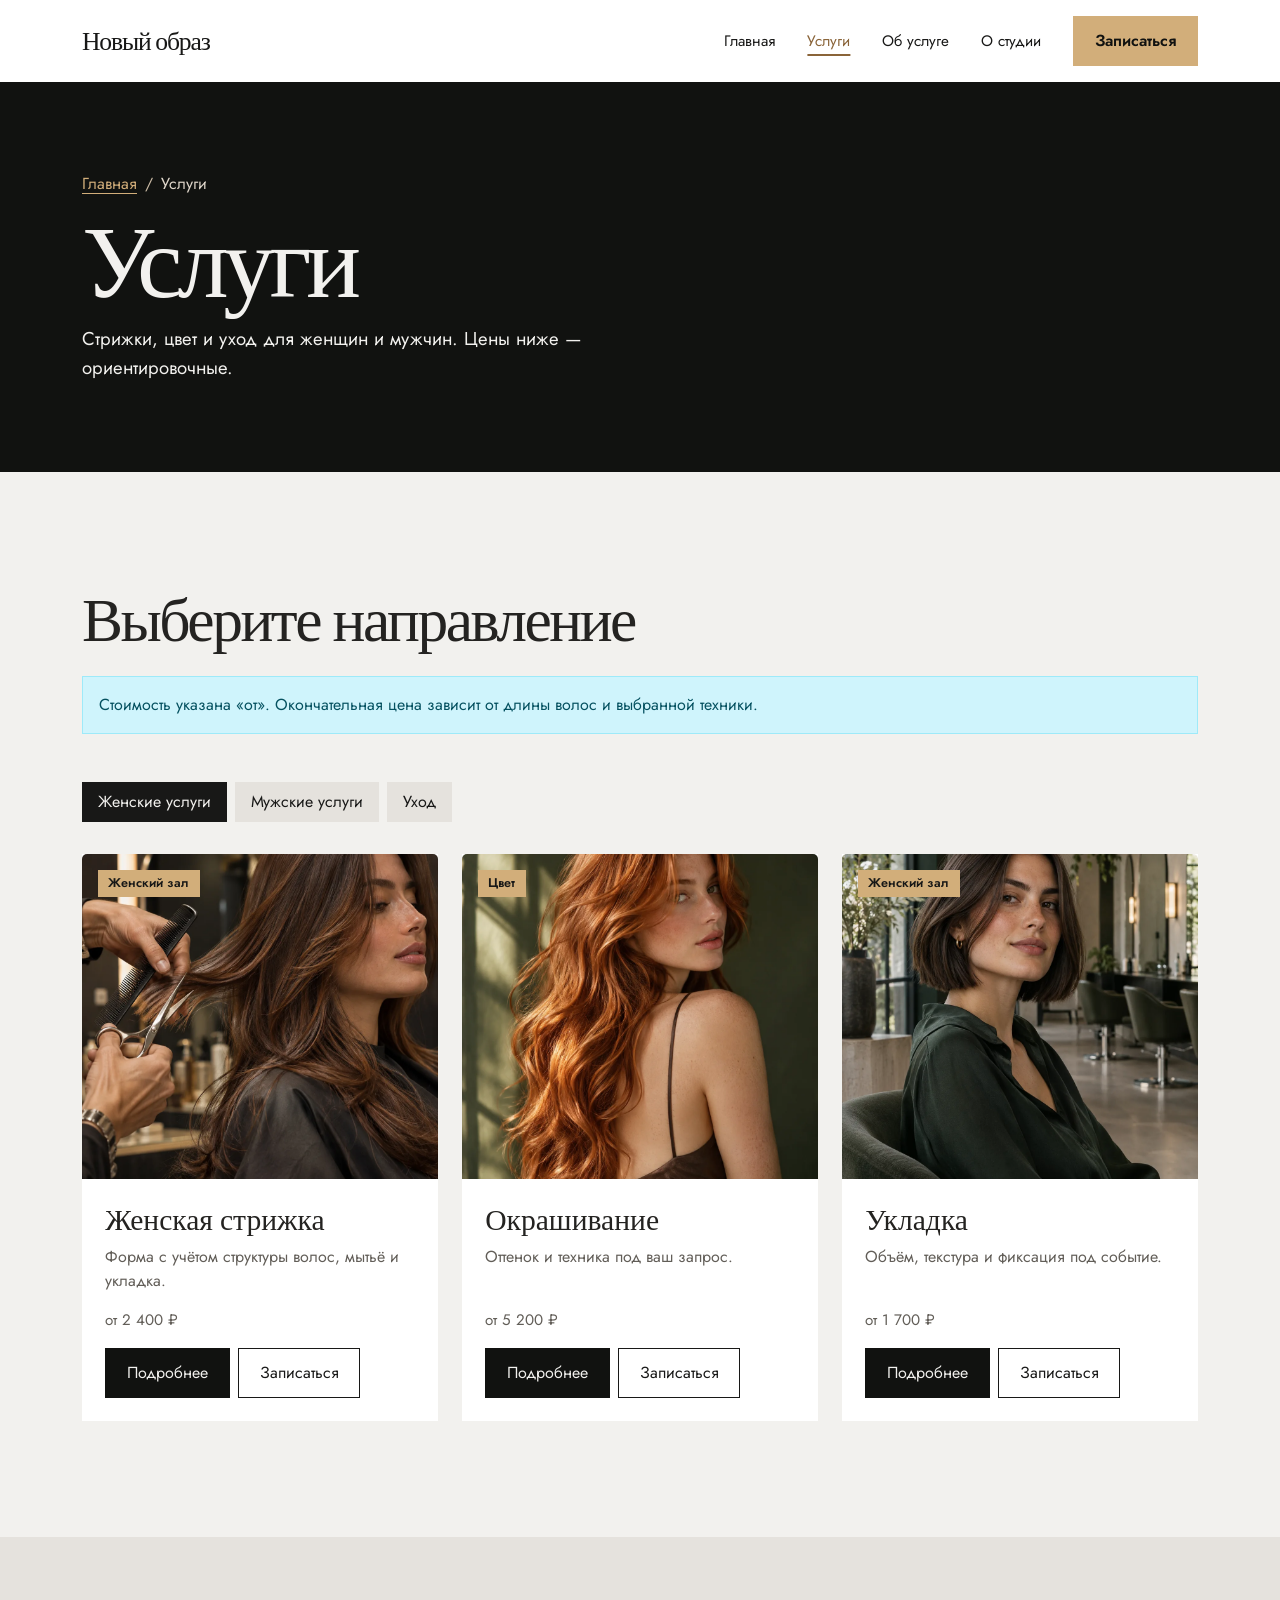
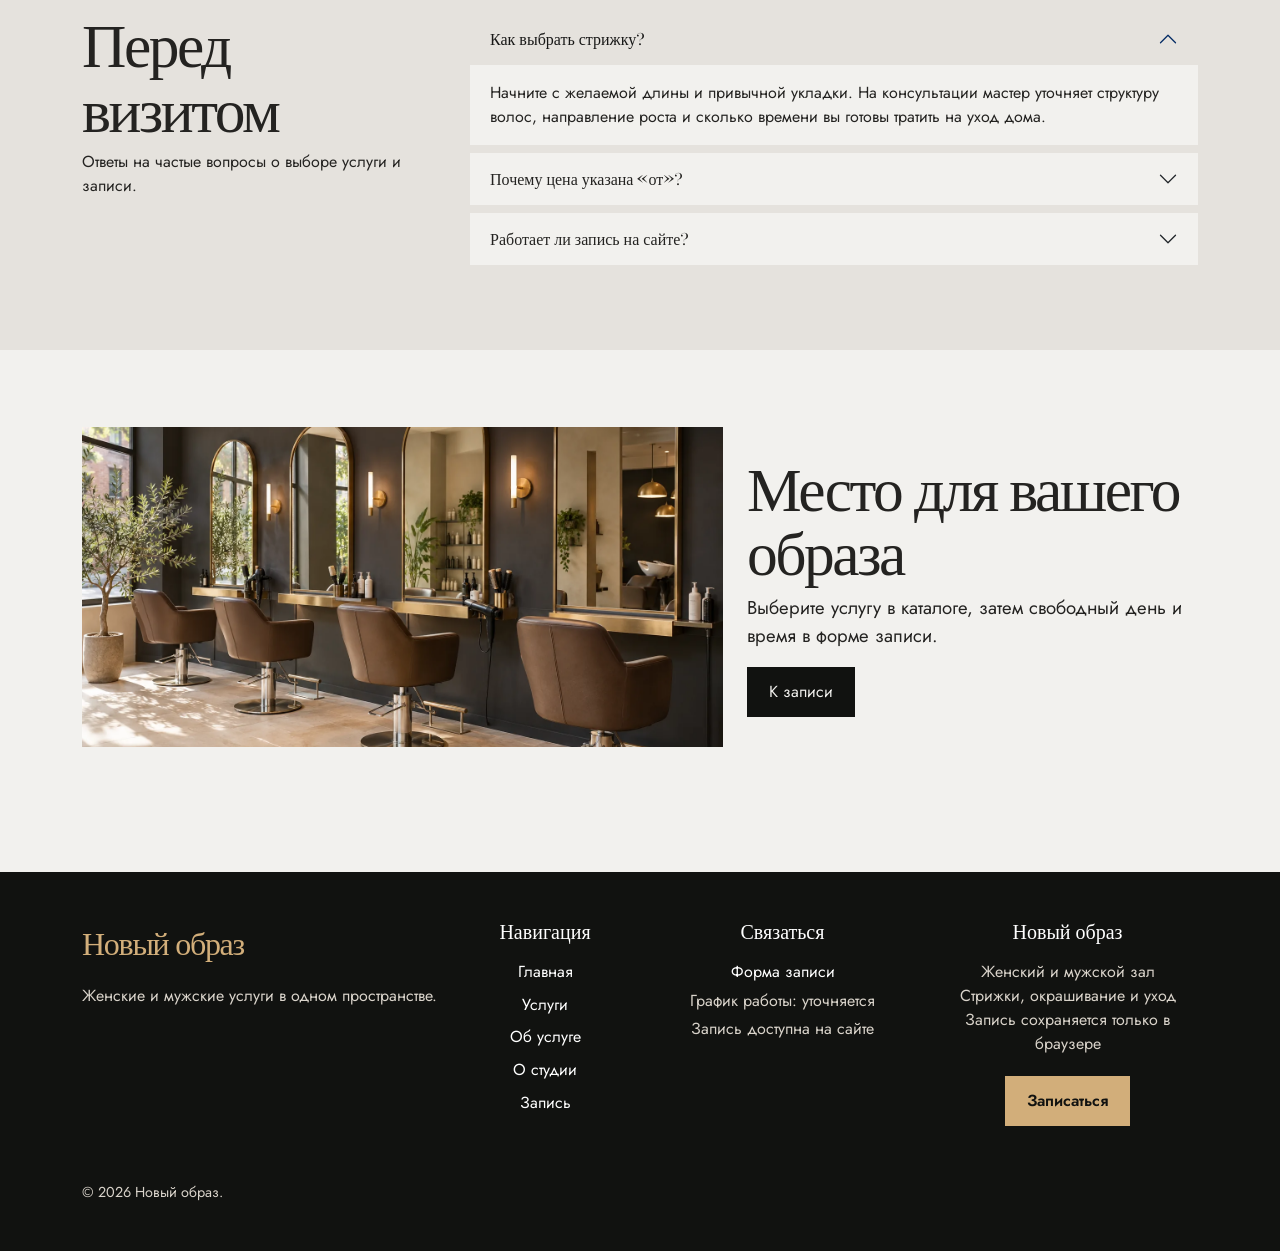
==== catalog.html @ cad23ffd "Move salon navigation into white header" ====
<!DOCTYPE html>
<html lang="ru">
<head>
  <meta charset="UTF-8">
  <meta name="viewport" content="width=device-width, initial-scale=1.0">
  <meta name="description" content="Каталог женских и мужских услуг парикмахерской «Новый образ»: стрижки, окрашивание, уход и укладка.">
  <title>Каталог услуг — Новый образ</title>
  <link rel="preconnect" href="https://fonts.googleapis.com">
  <link rel="preconnect" href="https://fonts.gstatic.com" crossorigin>
  <link href="https://fonts.googleapis.com/css2?family=Bodoni+Moda:wght@500;600&family=Jost:wght@400;500;600&display=swap" rel="stylesheet">
  <link href="https://cdn.jsdelivr.net/npm/bootstrap@5.3.3/dist/css/bootstrap.min.css" rel="stylesheet">
  <link rel="stylesheet" href="css/custom.css">
</head>
<body id="top">
  <a class="skip-link" href="#main">Перейти к содержимому</a>
  <header class="site-header sticky-top">
    <nav class="navbar navbar-expand-lg navbar-light site-navbar py-3" aria-label="Основная навигация">
      <div class="container">
        <a class="site-brand navbar-brand mb-0" href="index.html">Новый образ</a>
        <button class="navbar-toggler" type="button" data-bs-toggle="collapse" data-bs-target="#siteMenu" aria-controls="siteMenu" aria-expanded="false" aria-label="Открыть меню"><span class="navbar-toggler-icon"></span></button>
        <div class="collapse navbar-collapse" id="siteMenu">
          <ul class="navbar-nav ms-lg-auto me-lg-4 mb-3 mb-lg-0 gap-lg-3">
            <li class="nav-item"><a class="nav-link" href="index.html">Главная</a></li>
            <li class="nav-item"><a class="nav-link active" aria-current="page" href="catalog.html">Услуги</a></li>
            <li class="nav-item"><a class="nav-link" href="product.html">Об услуге</a></li>
            <li class="nav-item"><a class="nav-link" href="contacts.html">О студии</a></li>
          </ul>
          <a class="btn btn-salon" href="order.html">Записаться</a>
        </div>
      </div>
    </nav>
  </header>
  <main id="main">
    <section class="page-hero"><div class="container"><nav aria-label="Хлебные крошки"><ol class="breadcrumb"><li class="breadcrumb-item"><a href="index.html">Главная</a></li><li class="breadcrumb-item active" aria-current="page">Услуги</li></ol></nav><h1 class="mb-3">Услуги</h1><p class="section-lead mb-0">Стрижки, цвет и уход для женщин и мужчин. Цены ниже — ориентировочные.</p></div></section>
    <section class="container section-space" aria-labelledby="choose-title">
      <h2 class="section-title mb-4" id="choose-title">Выберите направление</h2>
      <div class="alert alert-info mb-5" role="note">Стоимость указана «от». Окончательная цена зависит от длины волос и выбранной техники.</div>
      <ul class="nav nav-pills catalog-filter mb-4" id="serviceTabs" role="tablist">
        <li class="nav-item" role="presentation"><button class="nav-link active" id="women-tab" data-bs-toggle="pill" data-bs-target="#women" type="button" role="tab" aria-controls="women" aria-selected="true">Женские услуги</button></li>
        <li class="nav-item" role="presentation"><button class="nav-link" id="men-tab" data-bs-toggle="pill" data-bs-target="#men" type="button" role="tab" aria-controls="men" aria-selected="false">Мужские услуги</button></li>
        <li class="nav-item" role="presentation"><button class="nav-link" id="care-tab" data-bs-toggle="pill" data-bs-target="#care" type="button" role="tab" aria-controls="care" aria-selected="false">Уход</button></li>
      </ul>
      <div class="tab-content" id="serviceTabsContent">
      <div class="tab-pane fade show active" id="women" role="tabpanel" aria-labelledby="women-tab" tabindex="0"><h2 class="visually-hidden">Женские услуги</h2><div class="row g-4">            <div class="col-12 col-md-6 col-lg-4"><article class="card service-card"><img src="images/women-cut.webp" class="card-img-top" alt="Иллюстрация услуги «Женская стрижка»" loading="lazy" width="1024" height="1280"><div class="card-body d-flex flex-column"><div class="mb-3"><span class="badge badge-salon">Женский зал</span></div><h3 class="card-title">Женская стрижка</h3><p class="card-text">Форма с учётом структуры волос, мытьё и укладка.</p><p class="service-meta mt-auto">от 2 400 ₽</p><div class="d-flex flex-wrap gap-2"><a class="btn btn-salon-dark" href="product.html?service=women-cut">Подробнее</a><button class="btn btn-salon-outline" type="button" data-bs-toggle="modal" data-bs-target="#bookingModal" data-service="women-cut">Записаться</button></div></div></article></div>
            <div class="col-12 col-md-6 col-lg-4"><article class="card service-card"><img src="images/color.webp" class="card-img-top" alt="Иллюстрация услуги «Окрашивание»" loading="lazy" width="1024" height="1280"><div class="card-body d-flex flex-column"><div class="mb-3"><span class="badge badge-salon">Цвет</span></div><h3 class="card-title">Окрашивание</h3><p class="card-text">Оттенок и техника под ваш запрос.</p><p class="service-meta mt-auto">от 5 200 ₽</p><div class="d-flex flex-wrap gap-2"><a class="btn btn-salon-dark" href="product.html?service=color">Подробнее</a><button class="btn btn-salon-outline" type="button" data-bs-toggle="modal" data-bs-target="#bookingModal" data-service="color">Записаться</button></div></div></article></div>
            <div class="col-12 col-md-6 col-lg-4"><article class="card service-card"><img src="images/bob.webp" class="card-img-top" alt="Иллюстрация услуги «Укладка»" loading="lazy" width="1024" height="1280"><div class="card-body d-flex flex-column"><div class="mb-3"><span class="badge badge-salon">Женский зал</span></div><h3 class="card-title">Укладка</h3><p class="card-text">Объём, текстура и фиксация под событие.</p><p class="service-meta mt-auto">от 1 700 ₽</p><div class="d-flex flex-wrap gap-2"><a class="btn btn-salon-dark" href="product.html?service=style">Подробнее</a><button class="btn btn-salon-outline" type="button" data-bs-toggle="modal" data-bs-target="#bookingModal" data-service="style">Записаться</button></div></div></article></div></div></div>
      <div class="tab-pane fade " id="men" role="tabpanel" aria-labelledby="men-tab" tabindex="0"><h2 class="visually-hidden">Мужские услуги</h2><div class="row g-4">            <div class="col-12 col-md-6 col-lg-4"><article class="card service-card"><img src="images/men-cut.webp" class="card-img-top" alt="Иллюстрация услуги «Мужская стрижка»" loading="lazy" width="1024" height="1280"><div class="card-body d-flex flex-column"><div class="mb-3"><span class="badge badge-salon">Мужской зал</span></div><h3 class="card-title">Мужская стрижка</h3><p class="card-text">Аккуратная форма от классики до текстуры.</p><p class="service-meta mt-auto">от 1 800 ₽</p><div class="d-flex flex-wrap gap-2"><a class="btn btn-salon-dark" href="product.html?service=men-cut">Подробнее</a><button class="btn btn-salon-outline" type="button" data-bs-toggle="modal" data-bs-target="#bookingModal" data-service="men-cut">Записаться</button></div></div></article></div>
            <div class="col-12 col-md-6 col-lg-4"><article class="card service-card"><img src="images/men-cut.webp" class="card-img-top" alt="Иллюстрация услуги «Оформление бороды»" loading="lazy" width="1024" height="1280"><div class="card-body d-flex flex-column"><div class="mb-3"><span class="badge badge-salon">Мужской зал</span></div><h3 class="card-title">Оформление бороды</h3><p class="card-text">Чистый контур и подходящая длина.</p><p class="service-meta mt-auto">от 1 200 ₽</p><div class="d-flex flex-wrap gap-2"><a class="btn btn-salon-dark" href="product.html?service=beard">Подробнее</a><button class="btn btn-salon-outline" type="button" data-bs-toggle="modal" data-bs-target="#bookingModal" data-service="beard">Записаться</button></div></div></article></div></div></div>
      <div class="tab-pane fade " id="care" role="tabpanel" aria-labelledby="care-tab" tabindex="0"><h2 class="visually-hidden">Уход</h2><div class="row g-4">            <div class="col-12 col-md-6 col-lg-4"><article class="card service-card"><img src="images/salon.webp" class="card-img-top" alt="Иллюстрация услуги «Уход для волос»" loading="lazy" width="1024" height="1280"><div class="card-body d-flex flex-column"><div class="mb-3"><span class="badge badge-salon">Уход</span></div><h3 class="card-title">Уход для волос</h3><p class="card-text">Процедура после консультации о состоянии волос.</p><p class="service-meta mt-auto">от 2 000 ₽</p><div class="d-flex flex-wrap gap-2"><a class="btn btn-salon-dark" href="product.html?service=care">Подробнее</a><button class="btn btn-salon-outline" type="button" data-bs-toggle="modal" data-bs-target="#bookingModal" data-service="care">Записаться</button></div></div></article></div></div></div>
      </div>
    </section>
    <section class="services-section section-space-sm" aria-labelledby="faq-title"><div class="container"><div class="row g-5"><div class="col-12 col-lg-4"><h2 class="section-title" id="faq-title">Перед визитом</h2><p>Ответы на частые вопросы о выборе услуги и записи.</p></div><div class="col-12 col-lg-8"><div class="accordion" id="serviceFaq">
      <div class="accordion-item"><h3 class="accordion-header"><button class="accordion-button" type="button" data-bs-toggle="collapse" data-bs-target="#faqOne" aria-expanded="true" aria-controls="faqOne">Как выбрать стрижку?</button></h3><div id="faqOne" class="accordion-collapse collapse show" data-bs-parent="#serviceFaq"><div class="accordion-body">Начните с желаемой длины и привычной укладки. На консультации мастер уточняет структуру волос, направление роста и сколько времени вы готовы тратить на уход дома.</div></div></div>
      <div class="accordion-item"><h3 class="accordion-header"><button class="accordion-button collapsed" type="button" data-bs-toggle="collapse" data-bs-target="#faqTwo" aria-expanded="false" aria-controls="faqTwo">Почему цена указана «от»?</button></h3><div id="faqTwo" class="accordion-collapse collapse" data-bs-parent="#serviceFaq"><div class="accordion-body">Для окрашивания и ухода стоимость зависит от длины, густоты, выбранной техники и количества материалов. На сайте указана ориентировочная стартовая цена.</div></div></div>
      <div class="accordion-item"><h3 class="accordion-header"><button class="accordion-button collapsed" type="button" data-bs-toggle="collapse" data-bs-target="#faqThree" aria-expanded="false" aria-controls="faqThree">Работает ли запись на сайте?</button></h3><div id="faqThree" class="accordion-collapse collapse" data-bs-parent="#serviceFaq"><div class="accordion-body">Форма работает в браузере: проверяет поля, показывает свободные интервалы и сохраняет запись в этом браузере. Реальному салону данные не передаются.</div></div></div>
    </div></div></div></div></section>
    <section class="container section-space-sm" aria-labelledby="space-title"><div class="row g-4 align-items-center"><div class="col-12 col-lg-7"><img class="w-100 gallery-photo" src="images/salon.webp" alt="Иллюстративное пространство парикмахерской" loading="lazy" width="1536" height="1024"></div><div class="col-12 col-lg-5"><h2 class="section-title" id="space-title">Место для вашего образа</h2><p class="section-lead">Выберите услугу в каталоге, затем свободный день и время в форме записи.</p><a class="btn btn-salon-dark" href="order.html">К записи</a></div></div></section>
  </main>
  <footer class="site-footer py-5 mt-5">
    <div class="container">
      <div class="row g-4">
        <div class="col-12 col-md-6 col-lg-4">
          <a class="footer-brand" href="index.html">Новый образ</a>
          <p class="footer-copy mb-0">Женские и мужские услуги в одном пространстве.</p>
        </div>
        <div class="col-12 col-sm-6 col-lg-2">
          <h2 class="h5 mb-3">Навигация</h2>
          <ul class="list-unstyled footer-links mb-0">
            <li><a href="index.html">Главная</a></li>
            <li><a href="catalog.html">Услуги</a></li>
            <li><a href="product.html">Об услуге</a></li>
            <li><a href="contacts.html">О студии</a></li>
            <li><a href="order.html">Запись</a></li>
          </ul>
        </div>
        <div class="col-12 col-sm-6 col-lg-3">
          <h2 class="h5 mb-3">Связаться</h2>
          <address class="footer-copy mb-0">
            <a href="order.html">Форма записи</a>
            <span>График работы: уточняется</span>
            <span>Запись доступна на сайте</span>
          </address>
        </div>
        <div class="col-12 col-lg-3">
          <h2 class="h5 mb-3">Новый образ</h2>
          <p class="footer-copy mb-0">Женский и мужской зал<br>Стрижки, окрашивание и уход<br>Запись сохраняется только в браузере</p>
          <a class="btn btn-salon footer-action" href="order.html">Записаться</a>
        </div>
      </div>
      <p class="footer-copy footer-note mb-0">© 2026 Новый образ.</p>
    </div>
  </footer>
  <div class="modal fade" id="bookingModal" tabindex="-1" aria-labelledby="bookingModalTitle" aria-hidden="true">
    <div class="modal-dialog modal-dialog-centered">
      <div class="modal-content">
        <div class="modal-header"><h2 class="modal-title fs-3" id="bookingModalTitle">Запись на услугу</h2><button type="button" class="btn-close" data-bs-dismiss="modal" aria-label="Закрыть"></button></div>
        <div class="modal-body">
          <p class="mb-2">Вы выбрали: <strong data-modal-service>Женская стрижка</strong></p>
          <p class="mb-3">Стоимость: <span data-modal-price>от 2 400 ₽</span></p>
          <div class="alert alert-info mb-0" role="note">Подтверждение сохраняется только в этом браузере. Заявка не отправляется в салон.</div>
        </div>
        <div class="modal-footer"><button class="btn btn-salon-outline" type="button" data-bs-dismiss="modal">Вернуться</button><a class="btn btn-salon" data-modal-link href="order.html?service=women-cut">Выбрать время</a></div>
      </div>
    </div>
  </div>
  <script src="https://cdn.jsdelivr.net/npm/bootstrap@5.3.3/dist/js/bootstrap.bundle.min.js"></script>
  <script src="js/main.js"></script>
</body>
</html>
---- css/custom.css ----
:root {
  --salon-ink: #181817;
  --salon-deep: #111210;
  --salon-paper: #f2f1ee;
  --salon-soft: #e5e2dd;
  --salon-gold: #d2ae7a;
  --salon-gold-dark: #8a6439;
  --salon-text: #242321;
  --salon-muted: #625e58;
  --bs-body-font-family: "Jost", sans-serif;
  --bs-body-color: var(--salon-text);
  --bs-body-bg: var(--salon-paper);
}

html { scroll-behavior: smooth; scroll-padding-top: 6rem; }
body { margin: 0; background: var(--salon-paper); }
img { max-width: 100%; }
a { text-underline-offset: .22em; }
:focus-visible { outline: 3px solid var(--salon-gold); outline-offset: 3px; }
.skip-link { position: absolute; top: -5rem; left: 1rem; z-index: 2000; padding: .6rem 1rem; background: var(--salon-gold); color: var(--salon-deep); }
.skip-link:focus { top: 1rem; }
.display-face, h1, h2, h3, .site-brand, .footer-brand { font-family: "Bodoni Moda", Georgia, serif; }
.section-title { font-size: clamp(2.3rem, 4.8vw, 5rem); line-height: 1.05; letter-spacing: -.04em; }
.section-lead { max-width: 36rem; font-size: 1.16rem; line-height: 1.55; }
.section-space { padding-block: clamp(4.5rem, 9vw, 9rem); }
.section-space-sm { padding-block: clamp(3.5rem, 6vw, 6rem); }
.text-muted-salon { color: var(--salon-muted); }

.site-header { background: #fff; color: var(--salon-ink); z-index: 1040; }
.site-brand { color: inherit; font-size: clamp(1.35rem, 2vw, 1.85rem); font-weight: 500; letter-spacing: -.045em; text-decoration: none; }
.site-brand:hover { color: var(--salon-gold-dark); }
.site-navbar { background: #fff; }
.site-navbar .nav-link { color: var(--salon-ink); font-size: .95rem; }
.site-navbar .nav-link:hover, .site-navbar .nav-link.active { color: var(--salon-gold-dark); text-decoration: underline; text-decoration-thickness: 2px; text-underline-offset: .55em; }
.site-navbar .navbar-brand { color: var(--salon-ink); font-family: "Bodoni Moda", Georgia, serif; }
.site-navbar .navbar-toggler { border-color: var(--salon-muted); }
.btn-salon { --bs-btn-color: var(--salon-deep); --bs-btn-bg: var(--salon-gold); --bs-btn-border-color: var(--salon-gold); --bs-btn-hover-color: var(--salon-deep); --bs-btn-hover-bg: #ebc893; --bs-btn-hover-border-color: #ebc893; --bs-btn-active-bg: #bd935e; --bs-btn-active-border-color: #bd935e; --bs-btn-focus-shadow-rgb: 210,174,122; font-weight: 600; border-radius: 0; padding: .75rem 1.3rem; }
.btn-salon-outline { --bs-btn-color: var(--salon-ink); --bs-btn-border-color: var(--salon-ink); --bs-btn-hover-color: var(--salon-paper); --bs-btn-hover-bg: var(--salon-ink); --bs-btn-hover-border-color: var(--salon-ink); border-radius: 0; padding: .75rem 1.3rem; }
.btn-salon-dark { --bs-btn-color: var(--salon-paper); --bs-btn-bg: var(--salon-deep); --bs-btn-border-color: var(--salon-deep); --bs-btn-hover-color: var(--salon-deep); --bs-btn-hover-bg: var(--salon-gold); --bs-btn-hover-border-color: var(--salon-gold); border-radius: 0; padding: .75rem 1.3rem; }
.btn, .service-card, .gallery-photo { transition: transform .2s ease, background-color .2s ease, color .2s ease; }
.btn:hover { transform: translateY(-2px); }
.btn:active { transform: translateY(0); }

.hero { min-height: min(820px, calc(100svh - 110px)); background: var(--salon-deep); color: var(--salon-paper); overflow: hidden; }
.hero .container { min-height: inherit; }
.hero-copy { position: relative; z-index: 1; padding-block: clamp(4.5rem, 7vw, 8rem); }
.hero-title { font-size: clamp(5rem, 11.4vw, 12rem); line-height: .78; letter-spacing: -.075em; margin: 0 0 2.5rem; animation: title-enter .9s ease both; }
.hero-title span { display: block; }
.hero-title span + span { margin-left: clamp(0rem, 8vw, 8rem); }
.hero-lead { max-width: 26rem; font-size: clamp(1.08rem, 1.5vw, 1.3rem); line-height: 1.5; }
.hero-photo { height: 100%; min-height: 500px; overflow: hidden; }
.hero-photo img { width: 100%; height: 100%; object-fit: cover; object-position: 58% center; animation: photo-enter 1.2s ease both; }
.hero-bottom { position: absolute; bottom: 2.2rem; left: 0; font-size: .94rem; color: #d9c6af; }

.intro-statement { font-family: "Bodoni Moda", Georgia, serif; font-size: clamp(1.5rem, 2.4vw, 2.25rem); line-height: 1.22; letter-spacing: -.04em; }
.benefit { padding-top: 1.35rem; border-top: 2px solid var(--salon-ink); }
.benefit h3 { font-size: 1.5rem; }
.benefit p { color: var(--salon-muted); margin-bottom: 0; }
.services-section { background: var(--salon-soft); }
.service-card { border: 0; border-radius: 0; background: #fff; height: 100%; overflow: hidden; }
.service-card:hover { transform: translateY(-5px); }
.service-card img { height: 325px; width: 100%; object-fit: cover; }
.service-card .card-body { padding: 1.45rem; }
.service-card .card-body > .mb-3 { position: absolute; top: 1rem; left: 1rem; z-index: 1; margin: 0 !important; }
.service-card .card-title { font-size: 1.85rem; }
.service-card .card-text { color: var(--salon-muted); }
.badge-salon { color: var(--salon-ink); background: var(--salon-gold); font-size: .79rem; font-weight: 600; border-radius: 0; padding: .45rem .65rem; }
.service-meta { color: var(--salon-muted); font-size: .95rem; }
.image-cover { width: 100%; height: 100%; object-fit: cover; }
.salon-story-photo { min-height: 460px; }
.story-copy { max-width: 32rem; }
.price-list { list-style: none; padding: 0; margin: 0; }
.price-list li { display: flex; align-items: baseline; justify-content: space-between; gap: 1.25rem; padding: 1.1rem 1rem; }
.price-list li:nth-child(odd) { background: var(--salon-soft); }
.price-list strong { font-weight: 500; white-space: nowrap; }
.gallery-photo { width: 100%; height: 320px; object-fit: cover; }
.gallery-photo:hover { transform: scale(1.015); }
.mini-gallery img { display: block; width: 100%; height: 280px; object-fit: cover; }
.mini-gallery figcaption { padding-top: .8rem; color: var(--salon-muted); }
.mini-gallery a { color: var(--salon-ink); text-decoration: none; }
.mini-gallery a:hover { color: var(--salon-gold-dark); }
.contact-section { background: var(--salon-deep); color: var(--salon-paper); }
.contact-section .text-muted-salon { color: #c4bcb0; }
.map-frame { height: 430px; background: #292b28; }
.map-frame iframe { display: block; width: 100%; height: 100%; border: 0; }
.demo-note { font-size: .91rem; color: var(--salon-muted); }
.contact-section .demo-note { color: #d4cabd; }
.contact-section .demo-note a { color: #f1d2a2; }
.contact-section + .site-footer { margin-top: 0 !important; }

.page-hero { background: var(--salon-deep); color: var(--salon-paper); padding-block: clamp(4rem, 7vw, 7rem); }
.page-hero h1 { font-size: clamp(3.5rem, 8vw, 8rem); line-height: .95; letter-spacing: -.05em; }
.breadcrumb { --bs-breadcrumb-divider-color: #ccbca6; }
.breadcrumb-item a { color: var(--salon-gold); }
.breadcrumb-item.active { color: #e0d7cb; }
.catalog-filter .nav-link { border-radius: 0; color: var(--salon-ink); background: var(--salon-soft); margin-right: .5rem; margin-bottom: .5rem; }
.catalog-filter .nav-link.active { background: var(--salon-ink); color: var(--salon-paper); border-color: var(--salon-ink); }
.service-detail-photo { max-height: 650px; width: 100%; object-fit: cover; }
.detail-facts { background: var(--salon-soft); padding: 1.5rem; }
.detail-facts dt { color: var(--salon-muted); font-weight: 400; }
.detail-facts dd { font-weight: 600; }
.table-salon { --bs-table-bg: transparent; --bs-table-color: var(--salon-text); }
.table-salon th { font-weight: 500; }
.form-control, .form-select, .input-group-text { border-radius: 0; border-color: #b5aca0; min-height: 48px; }
.form-control:focus, .form-select:focus { border-color: var(--salon-gold-dark); }
.input-group-text { background: var(--salon-soft); }
.form-check-input { border-color: #75695d; }
.form-check-input:checked { background-color: var(--salon-ink); border-color: var(--salon-ink); }
.alert { border-radius: 0; }
.accordion { --bs-accordion-btn-focus-box-shadow: none; --bs-accordion-border-width: 0; } /* taste-skill-ignore */
.accordion-item, .accordion-button { border-radius: 0 !important; background: var(--salon-paper); }
.accordion-item { border: 0; margin-bottom: .5rem; }
.accordion-button:not(.collapsed) { background: var(--salon-soft); color: var(--salon-ink); box-shadow: none; /* taste-skill-ignore */ }
.modal-content { border: 0; border-radius: 0; }
.modal-header, .modal-footer { border-color: #c4b9ab; }
.booking-summary { background: var(--salon-soft); padding: 1.3rem; }
.booking-list { padding-left: 1.2rem; }
.booking-list li { margin-bottom: .8rem; }

.site-footer { color: #fff; background: var(--salon-deep); }
.site-footer .row > .col-sm-6, .site-footer .row > .col-lg-3 { text-align: center; }
.footer-brand { display: inline-block; color: var(--salon-gold); margin-bottom: 1rem; text-decoration: none; font-size: clamp(1.6rem, 2.5vw, 2.25rem); letter-spacing: -.04em; }
.footer-copy { color: #d9d3ca; }
.site-footer address.footer-copy { display: flex; flex-direction: column; align-items: center; font-style: normal; }
.footer-copy a, .footer-links a { color: #fff; text-decoration: none; }
.footer-links li + li { margin-top: .55rem; }
.footer-links a:hover, .footer-copy a:hover { color: var(--salon-gold); }
.footer-copy span { display: block; margin-top: .3rem; }
.footer-note { margin-top: 3.5rem; font-size: .9rem; }
.footer-action { margin-top: 1.25rem; }

.scroll-top { position: fixed; right: 1.25rem; bottom: 1.25rem; z-index: 1030; display: grid; width: 48px; height: 56px; place-items: center; padding: 0; color: var(--salon-gold); background: transparent; border: 0; opacity: 0; pointer-events: none; transform: translateY(10px); transition: opacity 180ms ease, transform 180ms ease, color 180ms ease; }
.scroll-top.is-visible { opacity: 1; pointer-events: auto; transform: translateY(0); }
.scroll-top:hover { color: #f2cb92; transform: translateY(-2px); }
.scroll-top svg { width: 30px; height: 34px; stroke: currentColor; stroke-width: 2.5; fill: none; stroke-linecap: round; stroke-linejoin: round; }

.js-motion .reveal { opacity: 0; transform: translateY(22px); transition: opacity .65s ease, transform .65s ease; }
.js-motion .reveal[data-visible] { opacity: 1; transform: translateY(0); }
@keyframes title-enter { from { opacity: .3; transform: translateY(24px) scale(.96); } to { opacity: 1; transform: translateY(0) scale(1); } }
@keyframes photo-enter { from { opacity: .4; transform: scale(1.04); } to { opacity: 1; transform: scale(1); } }

@media (max-width: 991.98px) {
  .site-navbar .navbar-collapse { padding-top: 1rem; }
  .hero { min-height: auto; }
  .hero-copy { padding-bottom: 5rem; }
  .hero-photo { height: 460px; min-height: 0; }
  .hero-bottom { bottom: 1.4rem; }
}
@media (max-width: 575.98px) {
  .hero-title { font-size: clamp(4.2rem, 19vw, 7rem); }
  .hero-title span + span { margin-left: 1.25rem; }
  .hero-photo { height: 350px; }
  .hero-bottom { left: .75rem; }
  .service-card img { height: 260px; }
  .salon-story-photo { min-height: 310px; }
  .gallery-photo { height: 260px; }
  .map-frame { height: 330px; }
  .scroll-top { right: 1rem; bottom: 1rem; }
}
@media (prefers-reduced-motion: reduce) {
  html { scroll-behavior: auto; }
  .js-motion .reveal { opacity: 1; transform: none; }
  *, *::before, *::after { animation-duration: .01ms !important; transition-duration: .01ms !important; }
}
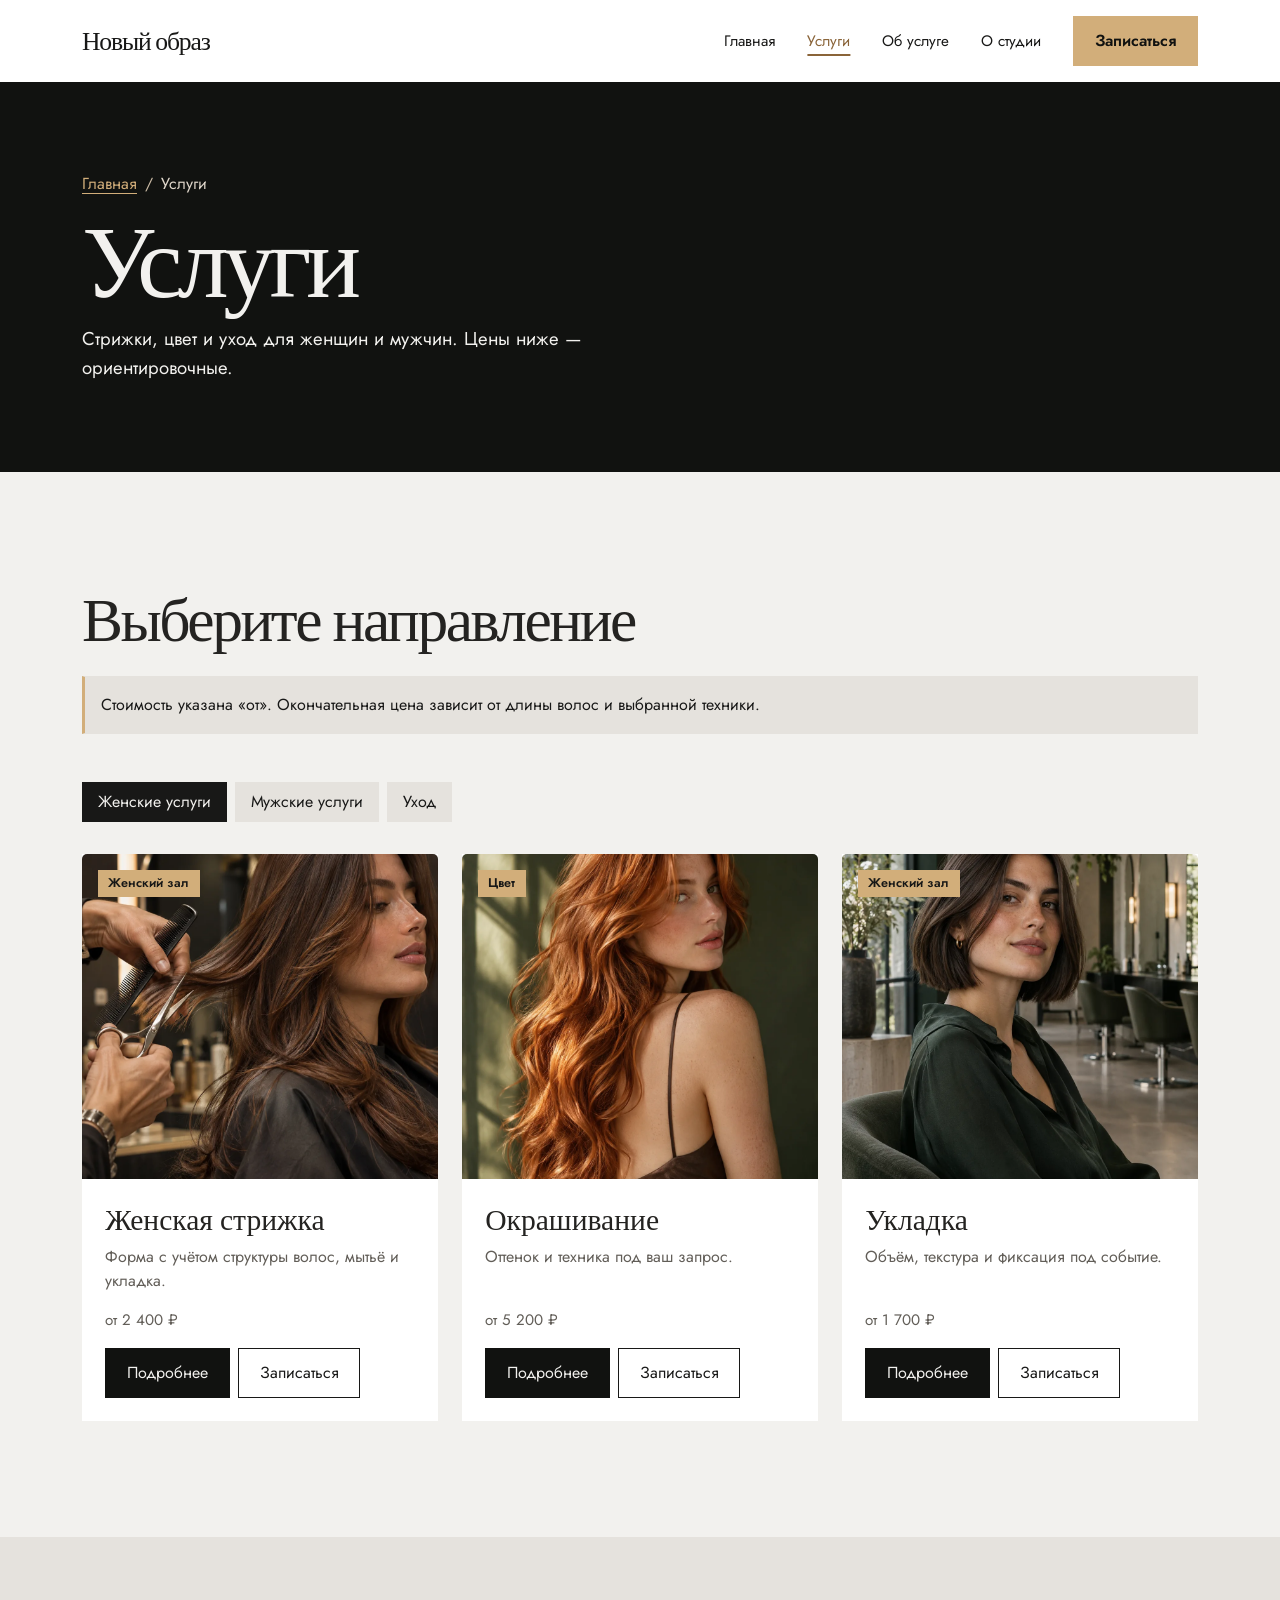
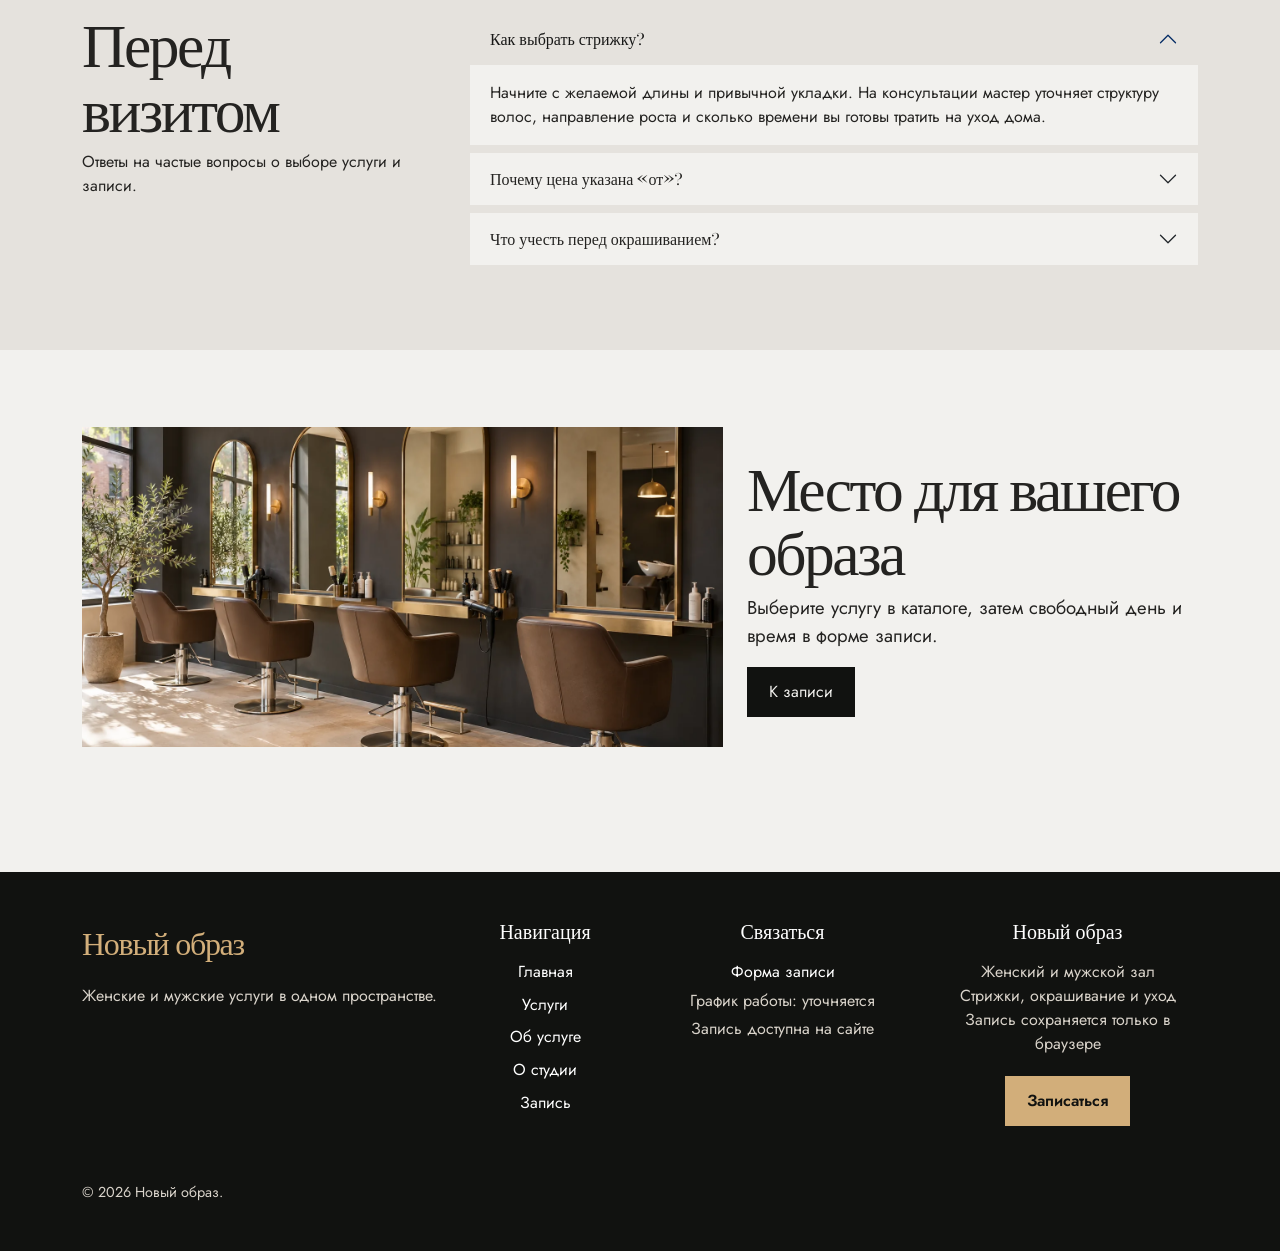
==== commit 9e2489b7: "Replace booking FAQ with coloring advice" ====
--- a/catalog.html
+++ b/catalog.html
@@ -52,7 +52,7 @@
     <section class="services-section section-space-sm" aria-labelledby="faq-title"><div class="container"><div class="row g-5"><div class="col-12 col-lg-4"><h2 class="section-title" id="faq-title">Перед визитом</h2><p>Ответы на частые вопросы о выборе услуги и записи.</p></div><div class="col-12 col-lg-8"><div class="accordion" id="serviceFaq">
       <div class="accordion-item"><h3 class="accordion-header"><button class="accordion-button" type="button" data-bs-toggle="collapse" data-bs-target="#faqOne" aria-expanded="true" aria-controls="faqOne">Как выбрать стрижку?</button></h3><div id="faqOne" class="accordion-collapse collapse show" data-bs-parent="#serviceFaq"><div class="accordion-body">Начните с желаемой длины и привычной укладки. На консультации мастер уточняет структуру волос, направление роста и сколько времени вы готовы тратить на уход дома.</div></div></div>
       <div class="accordion-item"><h3 class="accordion-header"><button class="accordion-button collapsed" type="button" data-bs-toggle="collapse" data-bs-target="#faqTwo" aria-expanded="false" aria-controls="faqTwo">Почему цена указана «от»?</button></h3><div id="faqTwo" class="accordion-collapse collapse" data-bs-parent="#serviceFaq"><div class="accordion-body">Для окрашивания и ухода стоимость зависит от длины, густоты, выбранной техники и количества материалов. На сайте указана ориентировочная стартовая цена.</div></div></div>
-      <div class="accordion-item"><h3 class="accordion-header"><button class="accordion-button collapsed" type="button" data-bs-toggle="collapse" data-bs-target="#faqThree" aria-expanded="false" aria-controls="faqThree">Работает ли запись на сайте?</button></h3><div id="faqThree" class="accordion-collapse collapse" data-bs-parent="#serviceFaq"><div class="accordion-body">Форма работает в браузере: проверяет поля, показывает свободные интервалы и сохраняет запись в этом браузере. Реальному салону данные не передаются.</div></div></div>
+      <div class="accordion-item"><h3 class="accordion-header"><button class="accordion-button collapsed" type="button" data-bs-toggle="collapse" data-bs-target="#faqThree" aria-expanded="false" aria-controls="faqThree">Что учесть перед окрашиванием?</button></h3><div id="faqThree" class="accordion-collapse collapse" data-bs-parent="#serviceFaq"><div class="accordion-body">Сохраните несколько примеров желаемого цвета и расскажите мастеру о прошлых окрашиваниях. Это поможет обсудить подходящую технику, время и ориентировочную стоимость.</div></div></div>
     </div></div></div></div></section>
     <section class="container section-space-sm" aria-labelledby="space-title"><div class="row g-4 align-items-center"><div class="col-12 col-lg-7"><img class="w-100 gallery-photo" src="images/salon.webp" alt="Иллюстративное пространство парикмахерской" loading="lazy" width="1536" height="1024"></div><div class="col-12 col-lg-5"><h2 class="section-title" id="space-title">Место для вашего образа</h2><p class="section-lead">Выберите услугу в каталоге, затем свободный день и время в форме записи.</p><a class="btn btn-salon-dark" href="order.html">К записи</a></div></div></section>
   </main>
--- a/css/custom.css
+++ b/css/custom.css
@@ -107,6 +107,7 @@
 .form-check-input { border-color: #75695d; }
 .form-check-input:checked { background-color: var(--salon-ink); border-color: var(--salon-ink); }
 .alert { border-radius: 0; }
+.alert-info { --bs-alert-color: var(--salon-ink); --bs-alert-bg: var(--salon-soft); --bs-alert-border-color: transparent; border-left: 3px solid var(--salon-gold); }
 .accordion { --bs-accordion-btn-focus-box-shadow: none; --bs-accordion-border-width: 0; } /* taste-skill-ignore */
 .accordion-item, .accordion-button { border-radius: 0 !important; background: var(--salon-paper); }
 .accordion-item { border: 0; margin-bottom: .5rem; }
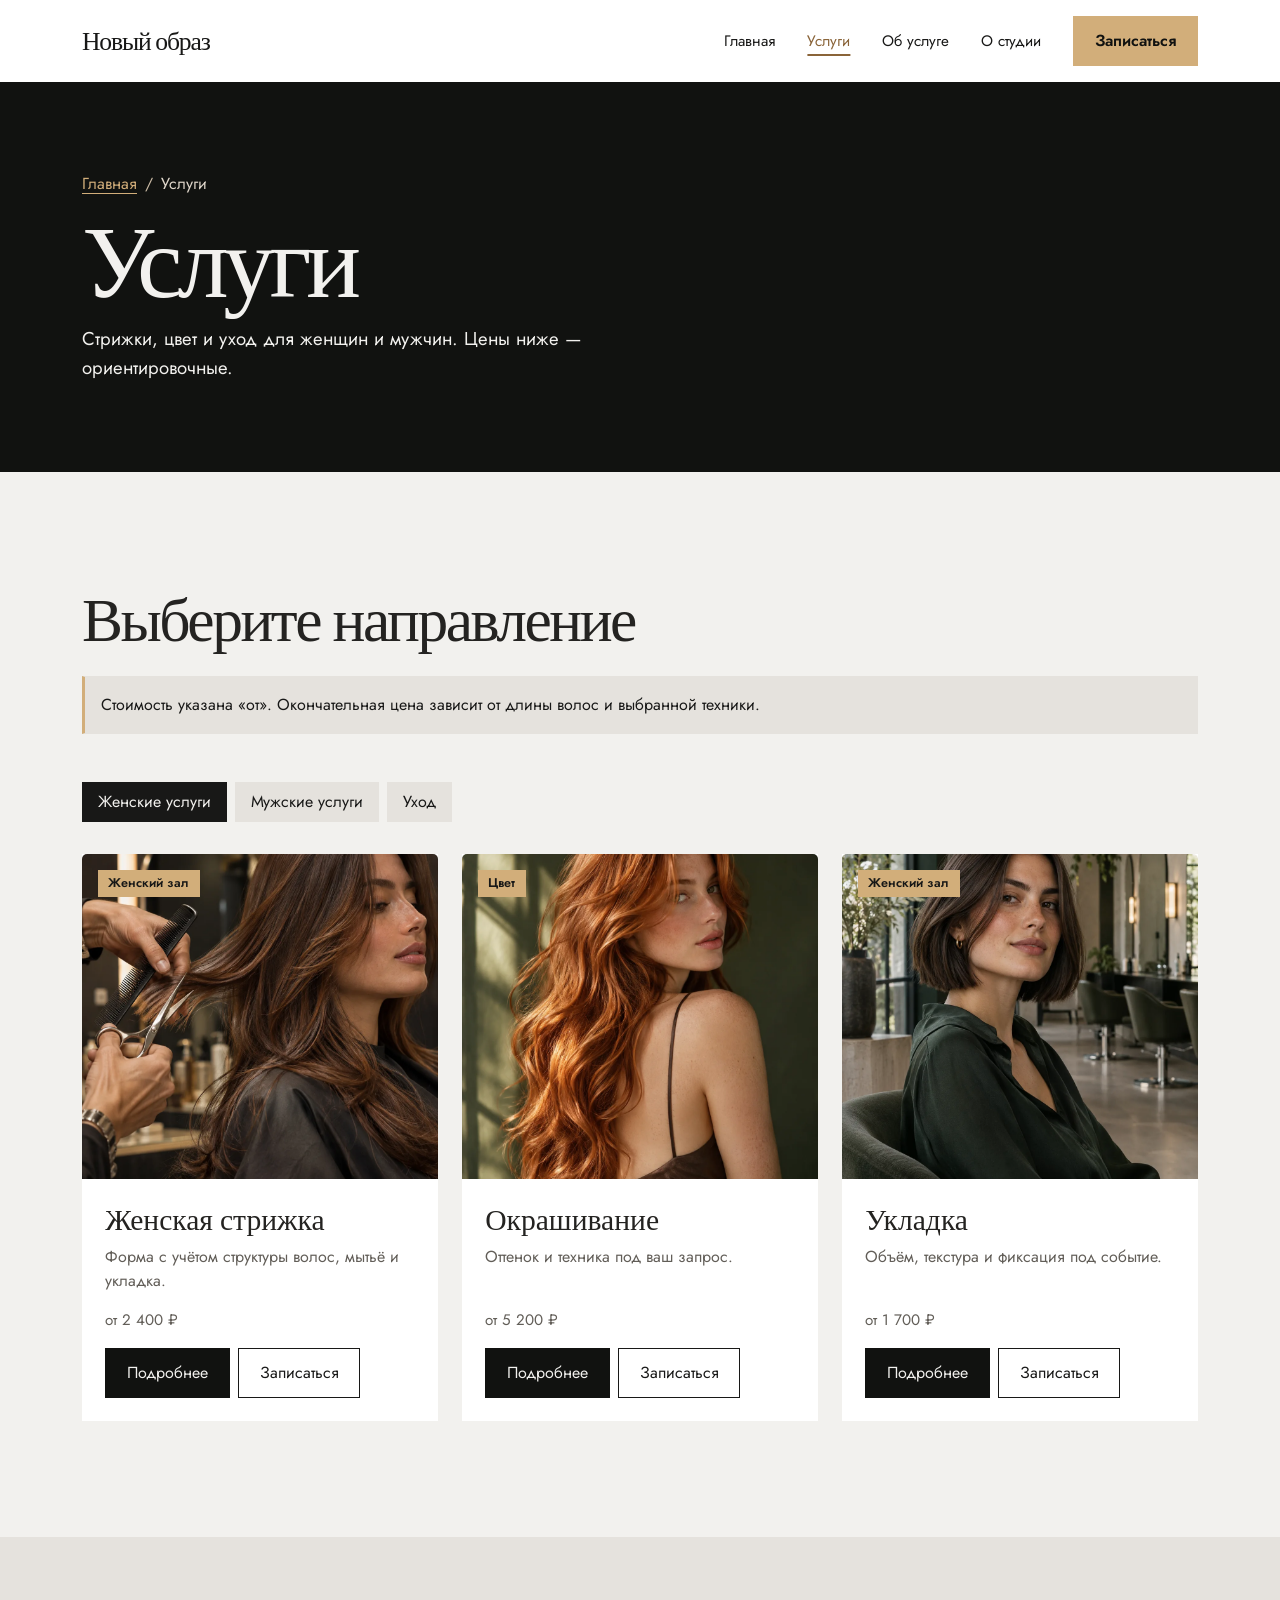
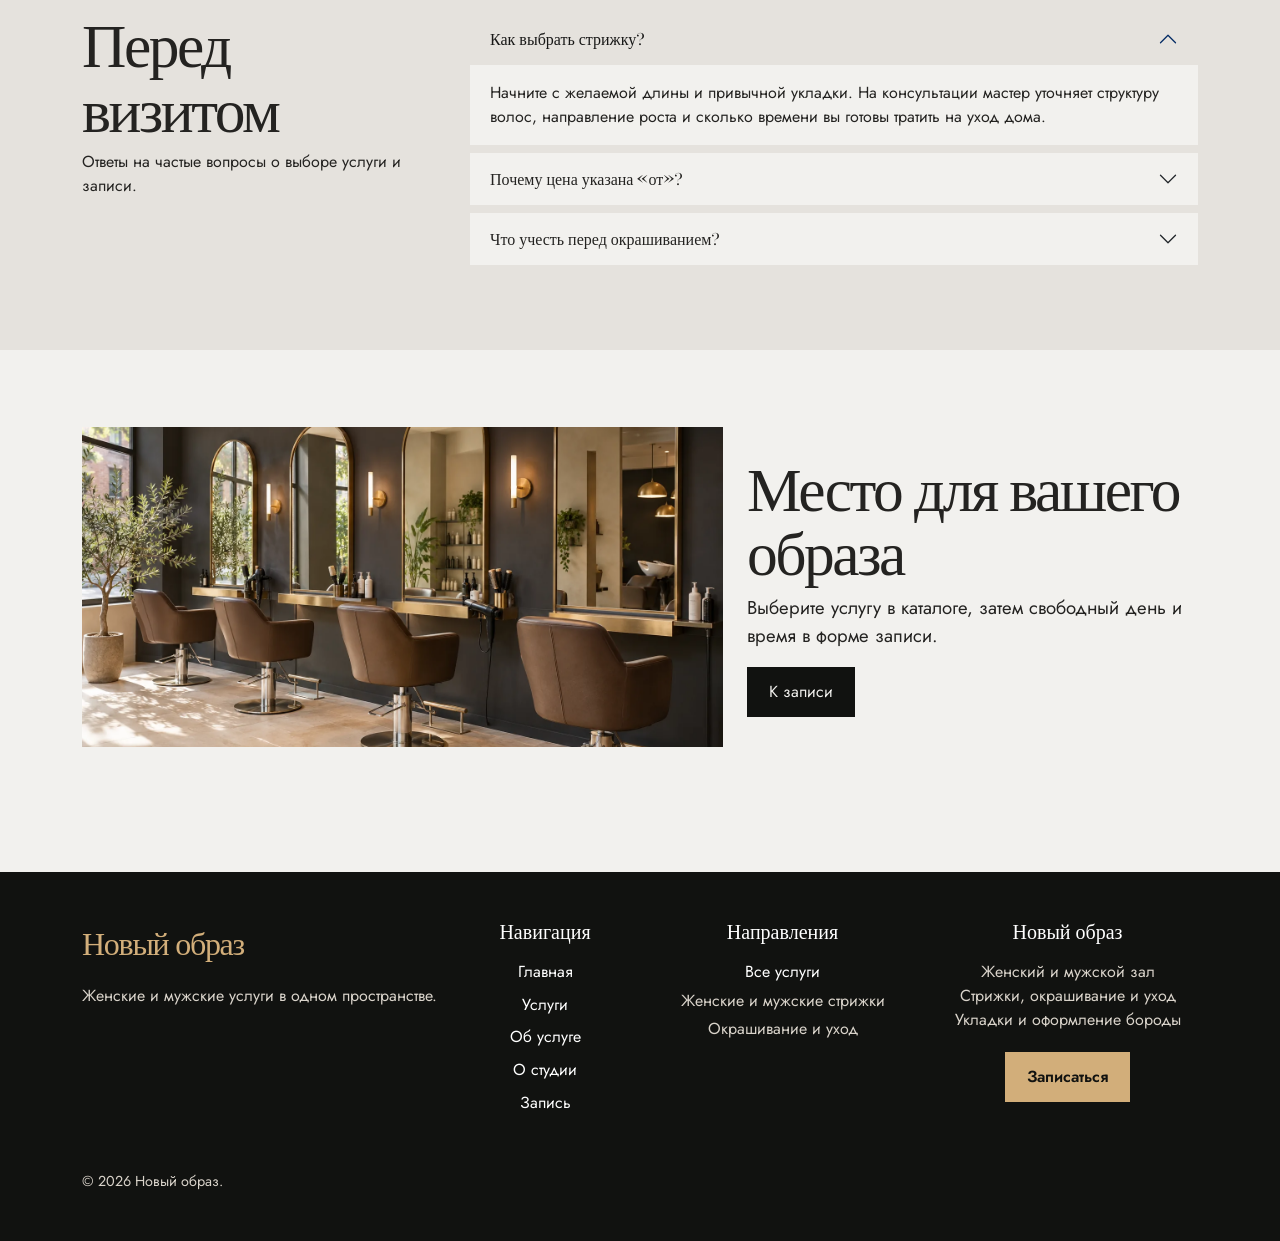
==== commit 5f7f3f90: "Remove demo labels from salon pages" ====
--- a/catalog.html
+++ b/catalog.html
@@ -41,12 +41,12 @@
         <li class="nav-item" role="presentation"><button class="nav-link" id="care-tab" data-bs-toggle="pill" data-bs-target="#care" type="button" role="tab" aria-controls="care" aria-selected="false">Уход</button></li>
       </ul>
       <div class="tab-content" id="serviceTabsContent">
-      <div class="tab-pane fade show active" id="women" role="tabpanel" aria-labelledby="women-tab" tabindex="0"><h2 class="visually-hidden">Женские услуги</h2><div class="row g-4">            <div class="col-12 col-md-6 col-lg-4"><article class="card service-card"><img src="images/women-cut.webp" class="card-img-top" alt="Иллюстрация услуги «Женская стрижка»" loading="lazy" width="1024" height="1280"><div class="card-body d-flex flex-column"><div class="mb-3"><span class="badge badge-salon">Женский зал</span></div><h3 class="card-title">Женская стрижка</h3><p class="card-text">Форма с учётом структуры волос, мытьё и укладка.</p><p class="service-meta mt-auto">от 2 400 ₽</p><div class="d-flex flex-wrap gap-2"><a class="btn btn-salon-dark" href="product.html?service=women-cut">Подробнее</a><button class="btn btn-salon-outline" type="button" data-bs-toggle="modal" data-bs-target="#bookingModal" data-service="women-cut">Записаться</button></div></div></article></div>
-            <div class="col-12 col-md-6 col-lg-4"><article class="card service-card"><img src="images/color.webp" class="card-img-top" alt="Иллюстрация услуги «Окрашивание»" loading="lazy" width="1024" height="1280"><div class="card-body d-flex flex-column"><div class="mb-3"><span class="badge badge-salon">Цвет</span></div><h3 class="card-title">Окрашивание</h3><p class="card-text">Оттенок и техника под ваш запрос.</p><p class="service-meta mt-auto">от 5 200 ₽</p><div class="d-flex flex-wrap gap-2"><a class="btn btn-salon-dark" href="product.html?service=color">Подробнее</a><button class="btn btn-salon-outline" type="button" data-bs-toggle="modal" data-bs-target="#bookingModal" data-service="color">Записаться</button></div></div></article></div>
-            <div class="col-12 col-md-6 col-lg-4"><article class="card service-card"><img src="images/bob.webp" class="card-img-top" alt="Иллюстрация услуги «Укладка»" loading="lazy" width="1024" height="1280"><div class="card-body d-flex flex-column"><div class="mb-3"><span class="badge badge-salon">Женский зал</span></div><h3 class="card-title">Укладка</h3><p class="card-text">Объём, текстура и фиксация под событие.</p><p class="service-meta mt-auto">от 1 700 ₽</p><div class="d-flex flex-wrap gap-2"><a class="btn btn-salon-dark" href="product.html?service=style">Подробнее</a><button class="btn btn-salon-outline" type="button" data-bs-toggle="modal" data-bs-target="#bookingModal" data-service="style">Записаться</button></div></div></article></div></div></div>
-      <div class="tab-pane fade " id="men" role="tabpanel" aria-labelledby="men-tab" tabindex="0"><h2 class="visually-hidden">Мужские услуги</h2><div class="row g-4">            <div class="col-12 col-md-6 col-lg-4"><article class="card service-card"><img src="images/men-cut.webp" class="card-img-top" alt="Иллюстрация услуги «Мужская стрижка»" loading="lazy" width="1024" height="1280"><div class="card-body d-flex flex-column"><div class="mb-3"><span class="badge badge-salon">Мужской зал</span></div><h3 class="card-title">Мужская стрижка</h3><p class="card-text">Аккуратная форма от классики до текстуры.</p><p class="service-meta mt-auto">от 1 800 ₽</p><div class="d-flex flex-wrap gap-2"><a class="btn btn-salon-dark" href="product.html?service=men-cut">Подробнее</a><button class="btn btn-salon-outline" type="button" data-bs-toggle="modal" data-bs-target="#bookingModal" data-service="men-cut">Записаться</button></div></div></article></div>
-            <div class="col-12 col-md-6 col-lg-4"><article class="card service-card"><img src="images/men-cut.webp" class="card-img-top" alt="Иллюстрация услуги «Оформление бороды»" loading="lazy" width="1024" height="1280"><div class="card-body d-flex flex-column"><div class="mb-3"><span class="badge badge-salon">Мужской зал</span></div><h3 class="card-title">Оформление бороды</h3><p class="card-text">Чистый контур и подходящая длина.</p><p class="service-meta mt-auto">от 1 200 ₽</p><div class="d-flex flex-wrap gap-2"><a class="btn btn-salon-dark" href="product.html?service=beard">Подробнее</a><button class="btn btn-salon-outline" type="button" data-bs-toggle="modal" data-bs-target="#bookingModal" data-service="beard">Записаться</button></div></div></article></div></div></div>
-      <div class="tab-pane fade " id="care" role="tabpanel" aria-labelledby="care-tab" tabindex="0"><h2 class="visually-hidden">Уход</h2><div class="row g-4">            <div class="col-12 col-md-6 col-lg-4"><article class="card service-card"><img src="images/salon.webp" class="card-img-top" alt="Иллюстрация услуги «Уход для волос»" loading="lazy" width="1024" height="1280"><div class="card-body d-flex flex-column"><div class="mb-3"><span class="badge badge-salon">Уход</span></div><h3 class="card-title">Уход для волос</h3><p class="card-text">Процедура после консультации о состоянии волос.</p><p class="service-meta mt-auto">от 2 000 ₽</p><div class="d-flex flex-wrap gap-2"><a class="btn btn-salon-dark" href="product.html?service=care">Подробнее</a><button class="btn btn-salon-outline" type="button" data-bs-toggle="modal" data-bs-target="#bookingModal" data-service="care">Записаться</button></div></div></article></div></div></div>
+      <div class="tab-pane fade show active" id="women" role="tabpanel" aria-labelledby="women-tab" tabindex="0"><h2 class="visually-hidden">Женские услуги</h2><div class="row g-4">            <div class="col-12 col-md-6 col-lg-4"><article class="card service-card"><img src="images/women-cut.webp" class="card-img-top" alt="услуги «Женская стрижка»" loading="lazy" width="1024" height="1280"><div class="card-body d-flex flex-column"><div class="mb-3"><span class="badge badge-salon">Женский зал</span></div><h3 class="card-title">Женская стрижка</h3><p class="card-text">Форма с учётом структуры волос, мытьё и укладка.</p><p class="service-meta mt-auto">от 2 400 ₽</p><div class="d-flex flex-wrap gap-2"><a class="btn btn-salon-dark" href="product.html?service=women-cut">Подробнее</a><button class="btn btn-salon-outline" type="button" data-bs-toggle="modal" data-bs-target="#bookingModal" data-service="women-cut">Записаться</button></div></div></article></div>
+            <div class="col-12 col-md-6 col-lg-4"><article class="card service-card"><img src="images/color.webp" class="card-img-top" alt="услуги «Окрашивание»" loading="lazy" width="1024" height="1280"><div class="card-body d-flex flex-column"><div class="mb-3"><span class="badge badge-salon">Цвет</span></div><h3 class="card-title">Окрашивание</h3><p class="card-text">Оттенок и техника под ваш запрос.</p><p class="service-meta mt-auto">от 5 200 ₽</p><div class="d-flex flex-wrap gap-2"><a class="btn btn-salon-dark" href="product.html?service=color">Подробнее</a><button class="btn btn-salon-outline" type="button" data-bs-toggle="modal" data-bs-target="#bookingModal" data-service="color">Записаться</button></div></div></article></div>
+            <div class="col-12 col-md-6 col-lg-4"><article class="card service-card"><img src="images/bob.webp" class="card-img-top" alt="услуги «Укладка»" loading="lazy" width="1024" height="1280"><div class="card-body d-flex flex-column"><div class="mb-3"><span class="badge badge-salon">Женский зал</span></div><h3 class="card-title">Укладка</h3><p class="card-text">Объём, текстура и фиксация под событие.</p><p class="service-meta mt-auto">от 1 700 ₽</p><div class="d-flex flex-wrap gap-2"><a class="btn btn-salon-dark" href="product.html?service=style">Подробнее</a><button class="btn btn-salon-outline" type="button" data-bs-toggle="modal" data-bs-target="#bookingModal" data-service="style">Записаться</button></div></div></article></div></div></div>
+      <div class="tab-pane fade " id="men" role="tabpanel" aria-labelledby="men-tab" tabindex="0"><h2 class="visually-hidden">Мужские услуги</h2><div class="row g-4">            <div class="col-12 col-md-6 col-lg-4"><article class="card service-card"><img src="images/men-cut.webp" class="card-img-top" alt="услуги «Мужская стрижка»" loading="lazy" width="1024" height="1280"><div class="card-body d-flex flex-column"><div class="mb-3"><span class="badge badge-salon">Мужской зал</span></div><h3 class="card-title">Мужская стрижка</h3><p class="card-text">Аккуратная форма от классики до текстуры.</p><p class="service-meta mt-auto">от 1 800 ₽</p><div class="d-flex flex-wrap gap-2"><a class="btn btn-salon-dark" href="product.html?service=men-cut">Подробнее</a><button class="btn btn-salon-outline" type="button" data-bs-toggle="modal" data-bs-target="#bookingModal" data-service="men-cut">Записаться</button></div></div></article></div>
+            <div class="col-12 col-md-6 col-lg-4"><article class="card service-card"><img src="images/men-cut.webp" class="card-img-top" alt="услуги «Оформление бороды»" loading="lazy" width="1024" height="1280"><div class="card-body d-flex flex-column"><div class="mb-3"><span class="badge badge-salon">Мужской зал</span></div><h3 class="card-title">Оформление бороды</h3><p class="card-text">Чистый контур и подходящая длина.</p><p class="service-meta mt-auto">от 1 200 ₽</p><div class="d-flex flex-wrap gap-2"><a class="btn btn-salon-dark" href="product.html?service=beard">Подробнее</a><button class="btn btn-salon-outline" type="button" data-bs-toggle="modal" data-bs-target="#bookingModal" data-service="beard">Записаться</button></div></div></article></div></div></div>
+      <div class="tab-pane fade " id="care" role="tabpanel" aria-labelledby="care-tab" tabindex="0"><h2 class="visually-hidden">Уход</h2><div class="row g-4">            <div class="col-12 col-md-6 col-lg-4"><article class="card service-card"><img src="images/salon.webp" class="card-img-top" alt="услуги «Уход для волос»" loading="lazy" width="1024" height="1280"><div class="card-body d-flex flex-column"><div class="mb-3"><span class="badge badge-salon">Уход</span></div><h3 class="card-title">Уход для волос</h3><p class="card-text">Процедура после консультации о состоянии волос.</p><p class="service-meta mt-auto">от 2 000 ₽</p><div class="d-flex flex-wrap gap-2"><a class="btn btn-salon-dark" href="product.html?service=care">Подробнее</a><button class="btn btn-salon-outline" type="button" data-bs-toggle="modal" data-bs-target="#bookingModal" data-service="care">Записаться</button></div></div></article></div></div></div>
       </div>
     </section>
     <section class="services-section section-space-sm" aria-labelledby="faq-title"><div class="container"><div class="row g-5"><div class="col-12 col-lg-4"><h2 class="section-title" id="faq-title">Перед визитом</h2><p>Ответы на частые вопросы о выборе услуги и записи.</p></div><div class="col-12 col-lg-8"><div class="accordion" id="serviceFaq">
@@ -54,7 +54,7 @@
       <div class="accordion-item"><h3 class="accordion-header"><button class="accordion-button collapsed" type="button" data-bs-toggle="collapse" data-bs-target="#faqTwo" aria-expanded="false" aria-controls="faqTwo">Почему цена указана «от»?</button></h3><div id="faqTwo" class="accordion-collapse collapse" data-bs-parent="#serviceFaq"><div class="accordion-body">Для окрашивания и ухода стоимость зависит от длины, густоты, выбранной техники и количества материалов. На сайте указана ориентировочная стартовая цена.</div></div></div>
       <div class="accordion-item"><h3 class="accordion-header"><button class="accordion-button collapsed" type="button" data-bs-toggle="collapse" data-bs-target="#faqThree" aria-expanded="false" aria-controls="faqThree">Что учесть перед окрашиванием?</button></h3><div id="faqThree" class="accordion-collapse collapse" data-bs-parent="#serviceFaq"><div class="accordion-body">Сохраните несколько примеров желаемого цвета и расскажите мастеру о прошлых окрашиваниях. Это поможет обсудить подходящую технику, время и ориентировочную стоимость.</div></div></div>
     </div></div></div></div></section>
-    <section class="container section-space-sm" aria-labelledby="space-title"><div class="row g-4 align-items-center"><div class="col-12 col-lg-7"><img class="w-100 gallery-photo" src="images/salon.webp" alt="Иллюстративное пространство парикмахерской" loading="lazy" width="1536" height="1024"></div><div class="col-12 col-lg-5"><h2 class="section-title" id="space-title">Место для вашего образа</h2><p class="section-lead">Выберите услугу в каталоге, затем свободный день и время в форме записи.</p><a class="btn btn-salon-dark" href="order.html">К записи</a></div></div></section>
+    <section class="container section-space-sm" aria-labelledby="space-title"><div class="row g-4 align-items-center"><div class="col-12 col-lg-7"><img class="w-100 gallery-photo" src="images/salon.webp" alt="Пространство парикмахерской" loading="lazy" width="1536" height="1024"></div><div class="col-12 col-lg-5"><h2 class="section-title" id="space-title">Место для вашего образа</h2><p class="section-lead">Выберите услугу в каталоге, затем свободный день и время в форме записи.</p><a class="btn btn-salon-dark" href="order.html">К записи</a></div></div></section>
   </main>
   <footer class="site-footer py-5 mt-5">
     <div class="container">
@@ -74,16 +74,16 @@
           </ul>
         </div>
         <div class="col-12 col-sm-6 col-lg-3">
-          <h2 class="h5 mb-3">Связаться</h2>
-          <address class="footer-copy mb-0">
-            <a href="order.html">Форма записи</a>
-            <span>График работы: уточняется</span>
-            <span>Запись доступна на сайте</span>
-          </address>
+          <h2 class="h5 mb-3">Направления</h2>
+          <div class="footer-copy mb-0">
+            <a href="catalog.html">Все услуги</a>
+            <span>Женские и мужские стрижки</span>
+            <span>Окрашивание и уход</span>
+          </div>
         </div>
         <div class="col-12 col-lg-3">
           <h2 class="h5 mb-3">Новый образ</h2>
-          <p class="footer-copy mb-0">Женский и мужской зал<br>Стрижки, окрашивание и уход<br>Запись сохраняется только в браузере</p>
+          <p class="footer-copy mb-0">Женский и мужской зал<br>Стрижки, окрашивание и уход<br>Укладки и оформление бороды</p>
           <a class="btn btn-salon footer-action" href="order.html">Записаться</a>
         </div>
       </div>
@@ -97,7 +97,7 @@
         <div class="modal-body">
           <p class="mb-2">Вы выбрали: <strong data-modal-service>Женская стрижка</strong></p>
           <p class="mb-3">Стоимость: <span data-modal-price>от 2 400 ₽</span></p>
-          <div class="alert alert-info mb-0" role="note">Подтверждение сохраняется только в этом браузере. Заявка не отправляется в салон.</div>
+
         </div>
         <div class="modal-footer"><button class="btn btn-salon-outline" type="button" data-bs-dismiss="modal">Вернуться</button><a class="btn btn-salon" data-modal-link href="order.html?service=women-cut">Выбрать время</a></div>
       </div>
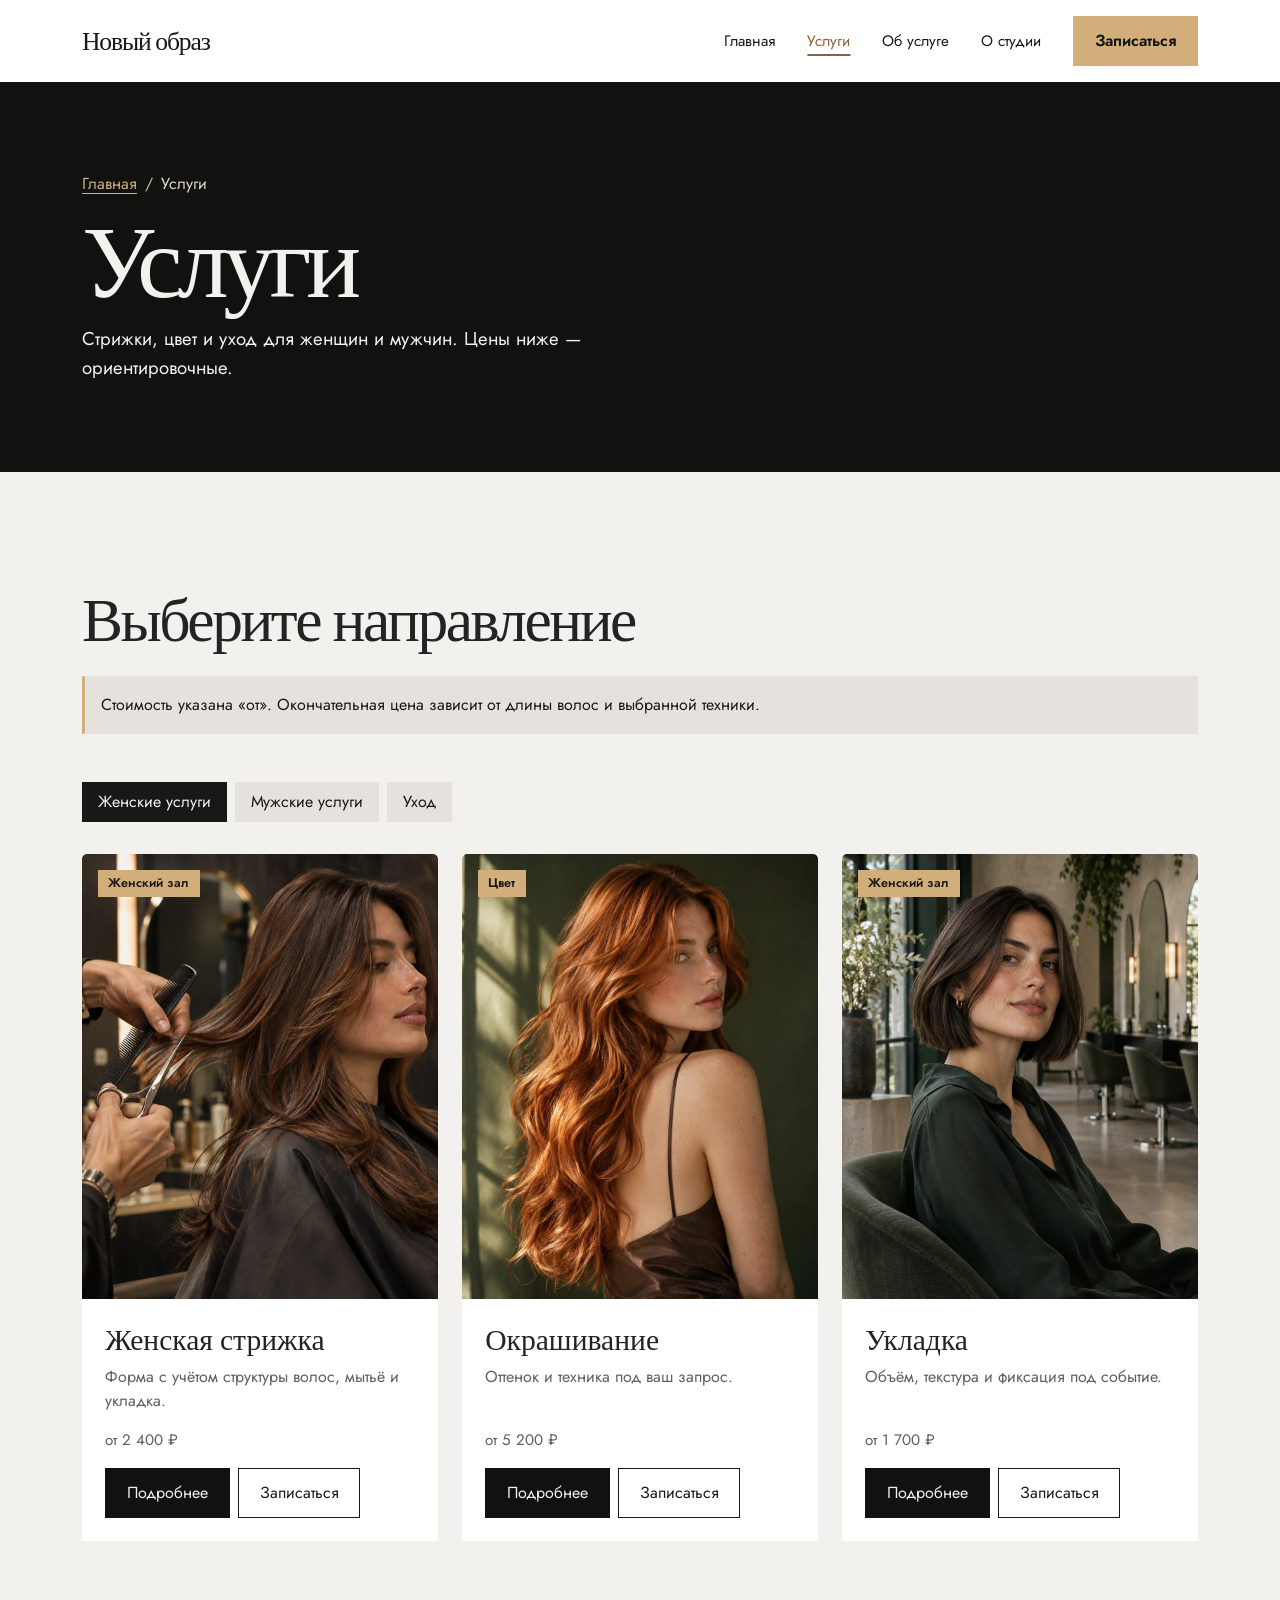
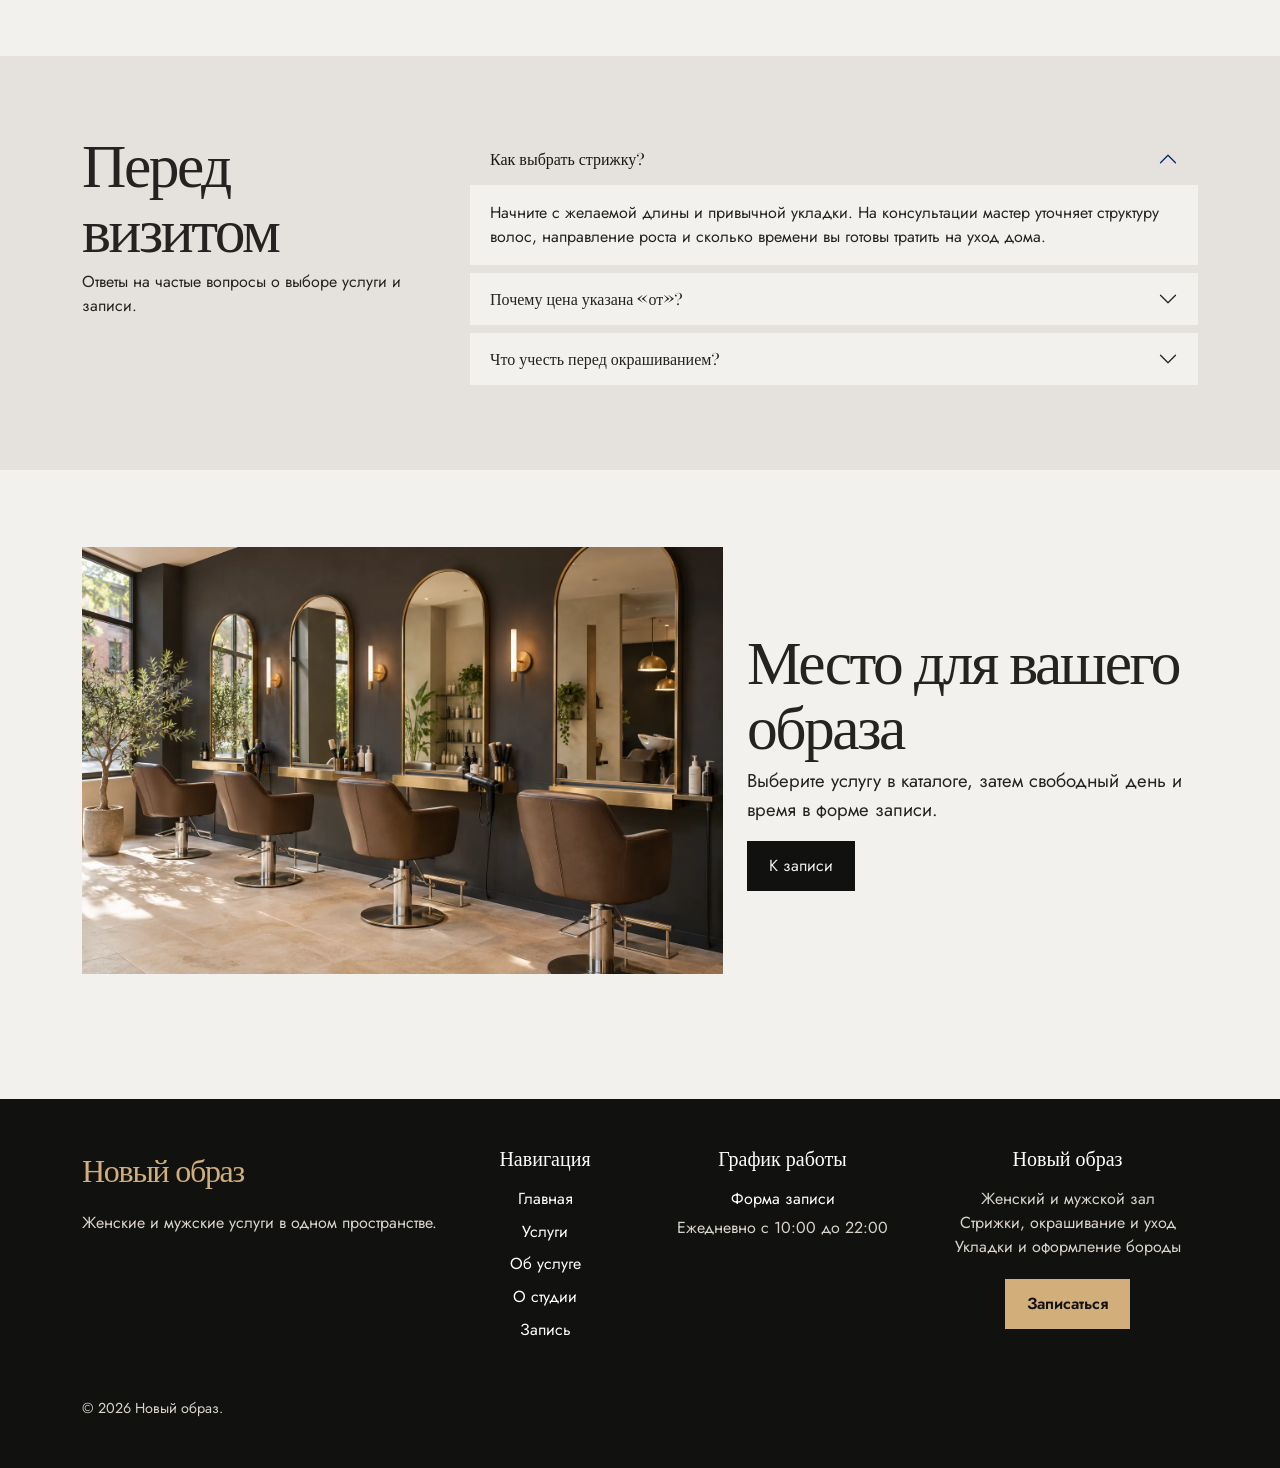
==== commit 80a2106d: "Set salon hours to 10:00–22:00 daily" ====
--- a/catalog.html
+++ b/catalog.html
@@ -45,7 +45,7 @@
             <div class="col-12 col-md-6 col-lg-4"><article class="card service-card"><img src="images/color.webp" class="card-img-top" alt="услуги «Окрашивание»" loading="lazy" width="1024" height="1280"><div class="card-body d-flex flex-column"><div class="mb-3"><span class="badge badge-salon">Цвет</span></div><h3 class="card-title">Окрашивание</h3><p class="card-text">Оттенок и техника под ваш запрос.</p><p class="service-meta mt-auto">от 5 200 ₽</p><div class="d-flex flex-wrap gap-2"><a class="btn btn-salon-dark" href="product.html?service=color">Подробнее</a><button class="btn btn-salon-outline" type="button" data-bs-toggle="modal" data-bs-target="#bookingModal" data-service="color">Записаться</button></div></div></article></div>
             <div class="col-12 col-md-6 col-lg-4"><article class="card service-card"><img src="images/bob.webp" class="card-img-top" alt="услуги «Укладка»" loading="lazy" width="1024" height="1280"><div class="card-body d-flex flex-column"><div class="mb-3"><span class="badge badge-salon">Женский зал</span></div><h3 class="card-title">Укладка</h3><p class="card-text">Объём, текстура и фиксация под событие.</p><p class="service-meta mt-auto">от 1 700 ₽</p><div class="d-flex flex-wrap gap-2"><a class="btn btn-salon-dark" href="product.html?service=style">Подробнее</a><button class="btn btn-salon-outline" type="button" data-bs-toggle="modal" data-bs-target="#bookingModal" data-service="style">Записаться</button></div></div></article></div></div></div>
       <div class="tab-pane fade " id="men" role="tabpanel" aria-labelledby="men-tab" tabindex="0"><h2 class="visually-hidden">Мужские услуги</h2><div class="row g-4">            <div class="col-12 col-md-6 col-lg-4"><article class="card service-card"><img src="images/men-cut.webp" class="card-img-top" alt="услуги «Мужская стрижка»" loading="lazy" width="1024" height="1280"><div class="card-body d-flex flex-column"><div class="mb-3"><span class="badge badge-salon">Мужской зал</span></div><h3 class="card-title">Мужская стрижка</h3><p class="card-text">Аккуратная форма от классики до текстуры.</p><p class="service-meta mt-auto">от 1 800 ₽</p><div class="d-flex flex-wrap gap-2"><a class="btn btn-salon-dark" href="product.html?service=men-cut">Подробнее</a><button class="btn btn-salon-outline" type="button" data-bs-toggle="modal" data-bs-target="#bookingModal" data-service="men-cut">Записаться</button></div></div></article></div>
-            <div class="col-12 col-md-6 col-lg-4"><article class="card service-card"><img src="images/men-cut.webp" class="card-img-top" alt="услуги «Оформление бороды»" loading="lazy" width="1024" height="1280"><div class="card-body d-flex flex-column"><div class="mb-3"><span class="badge badge-salon">Мужской зал</span></div><h3 class="card-title">Оформление бороды</h3><p class="card-text">Чистый контур и подходящая длина.</p><p class="service-meta mt-auto">от 1 200 ₽</p><div class="d-flex flex-wrap gap-2"><a class="btn btn-salon-dark" href="product.html?service=beard">Подробнее</a><button class="btn btn-salon-outline" type="button" data-bs-toggle="modal" data-bs-target="#bookingModal" data-service="beard">Записаться</button></div></div></article></div></div></div>
+            <div class="col-12 col-md-6 col-lg-4"><article class="card service-card"><img src="images/beard.webp" class="card-img-top" alt="Оформление бороды триммером" loading="lazy" width="1024" height="1280"><div class="card-body d-flex flex-column"><div class="mb-3"><span class="badge badge-salon">Мужской зал</span></div><h3 class="card-title">Оформление бороды</h3><p class="card-text">Чистый контур и подходящая длина.</p><p class="service-meta mt-auto">от 1 200 ₽</p><div class="d-flex flex-wrap gap-2"><a class="btn btn-salon-dark" href="product.html?service=beard">Подробнее</a><button class="btn btn-salon-outline" type="button" data-bs-toggle="modal" data-bs-target="#bookingModal" data-service="beard">Записаться</button></div></div></article></div></div></div>
       <div class="tab-pane fade " id="care" role="tabpanel" aria-labelledby="care-tab" tabindex="0"><h2 class="visually-hidden">Уход</h2><div class="row g-4">            <div class="col-12 col-md-6 col-lg-4"><article class="card service-card"><img src="images/salon.webp" class="card-img-top" alt="услуги «Уход для волос»" loading="lazy" width="1024" height="1280"><div class="card-body d-flex flex-column"><div class="mb-3"><span class="badge badge-salon">Уход</span></div><h3 class="card-title">Уход для волос</h3><p class="card-text">Процедура после консультации о состоянии волос.</p><p class="service-meta mt-auto">от 2 000 ₽</p><div class="d-flex flex-wrap gap-2"><a class="btn btn-salon-dark" href="product.html?service=care">Подробнее</a><button class="btn btn-salon-outline" type="button" data-bs-toggle="modal" data-bs-target="#bookingModal" data-service="care">Записаться</button></div></div></article></div></div></div>
       </div>
     </section>
@@ -74,11 +74,10 @@
           </ul>
         </div>
         <div class="col-12 col-sm-6 col-lg-3">
-          <h2 class="h5 mb-3">Направления</h2>
+          <h2 class="h5 mb-3">График работы</h2>
           <div class="footer-copy mb-0">
-            <a href="catalog.html">Все услуги</a>
-            <span>Женские и мужские стрижки</span>
-            <span>Окрашивание и уход</span>
+            <a href="order.html">Форма записи</a>
+            <span>Ежедневно с 10:00 до 22:00</span>
           </div>
         </div>
         <div class="col-12 col-lg-3">
--- a/css/custom.css
+++ b/css/custom.css
@@ -49,7 +49,7 @@
 .hero-title span + span { margin-left: clamp(0rem, 8vw, 8rem); }
 .hero-lead { max-width: 26rem; font-size: clamp(1.08rem, 1.5vw, 1.3rem); line-height: 1.5; }
 .hero-photo { height: 100%; min-height: 500px; overflow: hidden; }
-.hero-photo img { width: 100%; height: 100%; object-fit: cover; object-position: 58% center; animation: photo-enter 1.2s ease both; }
+.hero-photo img { width: 100%; height: 100%; object-fit: cover; object-position: right center; animation: photo-enter 1.2s ease both; }
 .hero-bottom { position: absolute; bottom: 2.2rem; left: 0; font-size: .94rem; color: #d9c6af; }
 
 .intro-statement { font-family: "Bodoni Moda", Georgia, serif; font-size: clamp(1.5rem, 2.4vw, 2.25rem); line-height: 1.22; letter-spacing: -.04em; }
@@ -59,7 +59,7 @@
 .services-section { background: var(--salon-soft); }
 .service-card { border: 0; border-radius: 0; background: #fff; height: 100%; overflow: hidden; }
 .service-card:hover { transform: translateY(-5px); }
-.service-card img { height: 325px; width: 100%; object-fit: cover; }
+.service-card img { display: block; width: 100%; height: auto; }
 .service-card .card-body { padding: 1.45rem; }
 .service-card .card-body > .mb-3 { position: absolute; top: 1rem; left: 1rem; z-index: 1; margin: 0 !important; }
 .service-card .card-title { font-size: 1.85rem; }
@@ -73,9 +73,9 @@
 .price-list li { display: flex; align-items: baseline; justify-content: space-between; gap: 1.25rem; padding: 1.1rem 1rem; }
 .price-list li:nth-child(odd) { background: var(--salon-soft); }
 .price-list strong { font-weight: 500; white-space: nowrap; }
-.gallery-photo { width: 100%; height: 320px; object-fit: cover; }
+.gallery-photo { display: block; width: 100%; height: auto; }
 .gallery-photo:hover { transform: scale(1.015); }
-.mini-gallery img { display: block; width: 100%; height: 280px; object-fit: cover; }
+.mini-gallery img { display: block; width: 100%; height: auto; }
 .mini-gallery figcaption { padding-top: .8rem; color: var(--salon-muted); }
 .mini-gallery a { color: var(--salon-ink); text-decoration: none; }
 .mini-gallery a:hover { color: var(--salon-gold-dark); }
@@ -95,7 +95,7 @@
 .breadcrumb-item.active { color: #e0d7cb; }
 .catalog-filter .nav-link { border-radius: 0; color: var(--salon-ink); background: var(--salon-soft); margin-right: .5rem; margin-bottom: .5rem; }
 .catalog-filter .nav-link.active { background: var(--salon-ink); color: var(--salon-paper); border-color: var(--salon-ink); }
-.service-detail-photo { max-height: 650px; width: 100%; object-fit: cover; }
+.service-detail-photo { display: block; width: 100%; height: auto; }
 .detail-facts { background: var(--salon-soft); padding: 1.5rem; }
 .detail-facts dt { color: var(--salon-muted); font-weight: 400; }
 .detail-facts dd { font-weight: 600; }
@@ -152,9 +152,7 @@
   .hero-title span + span { margin-left: 1.25rem; }
   .hero-photo { height: 350px; }
   .hero-bottom { left: .75rem; }
-  .service-card img { height: 260px; }
   .salon-story-photo { min-height: 310px; }
-  .gallery-photo { height: 260px; }
   .map-frame { height: 330px; }
   .scroll-top { right: 1rem; bottom: 1rem; }
 }
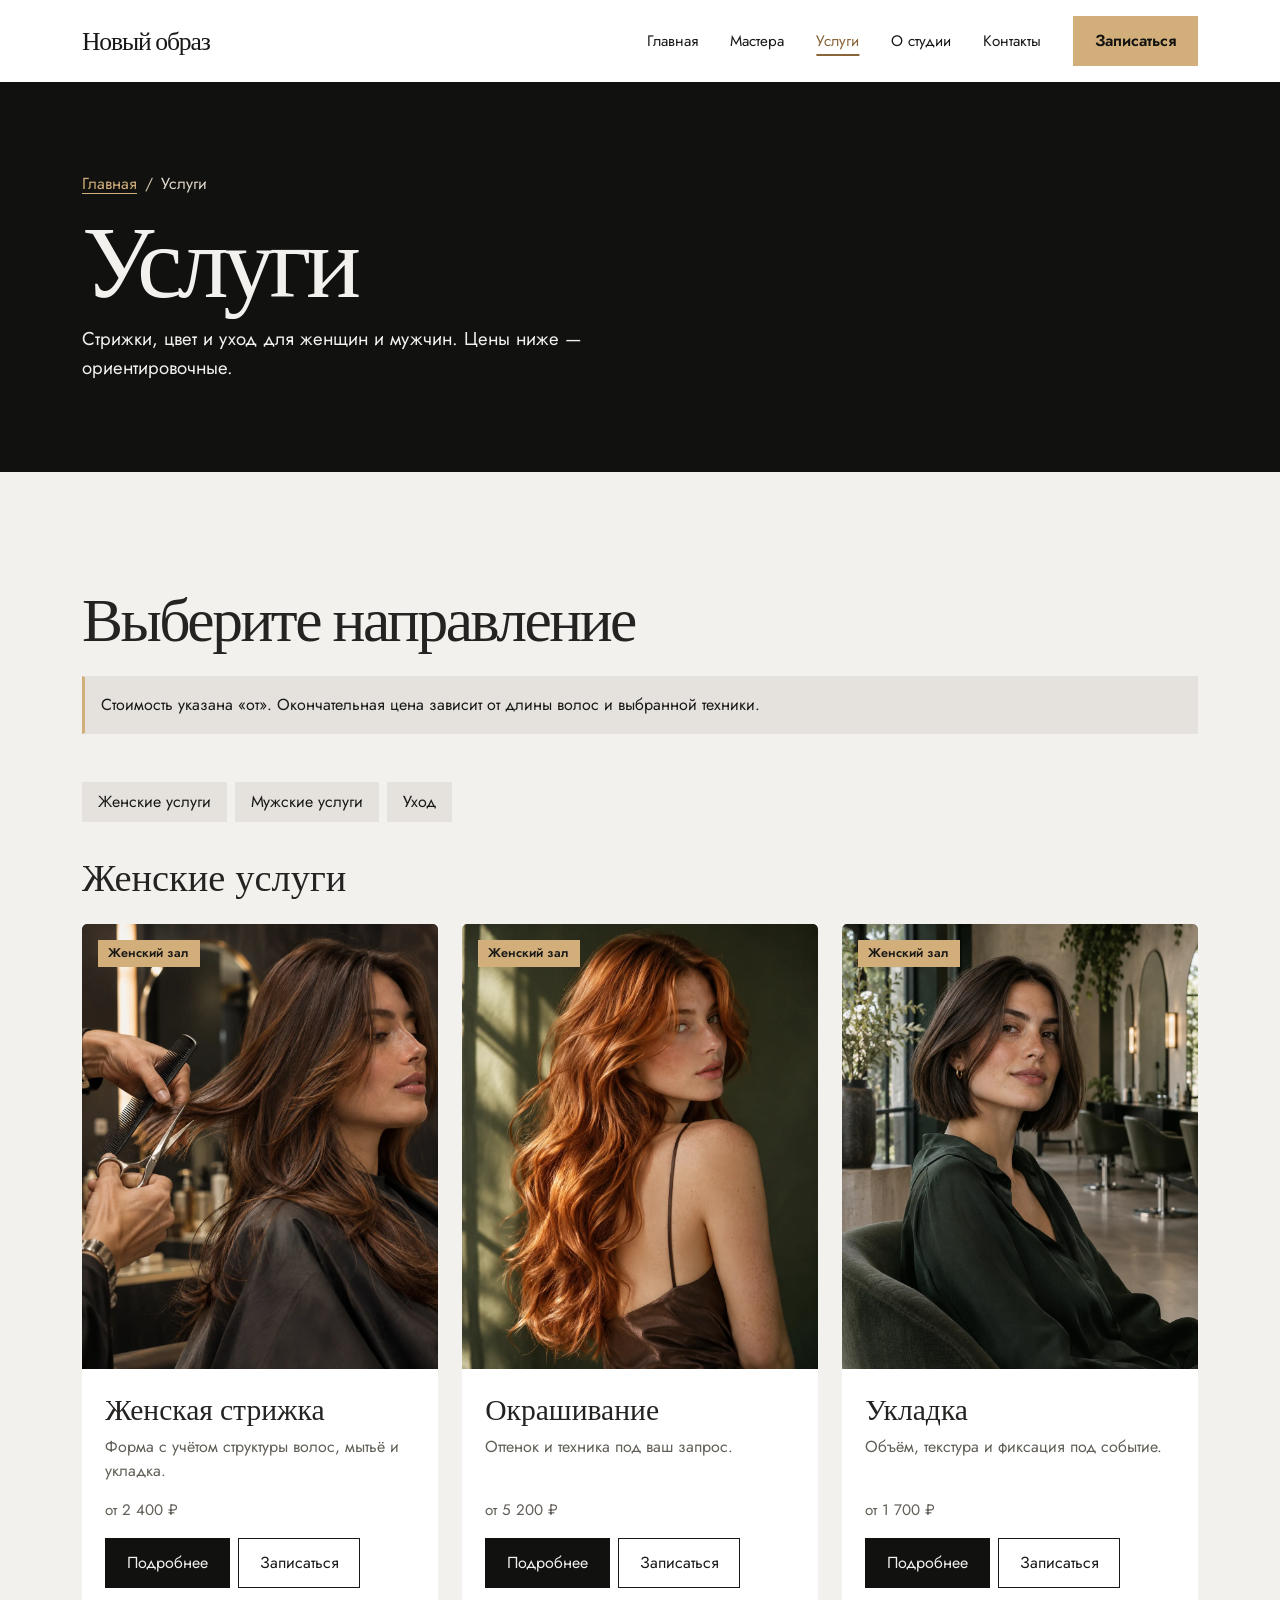
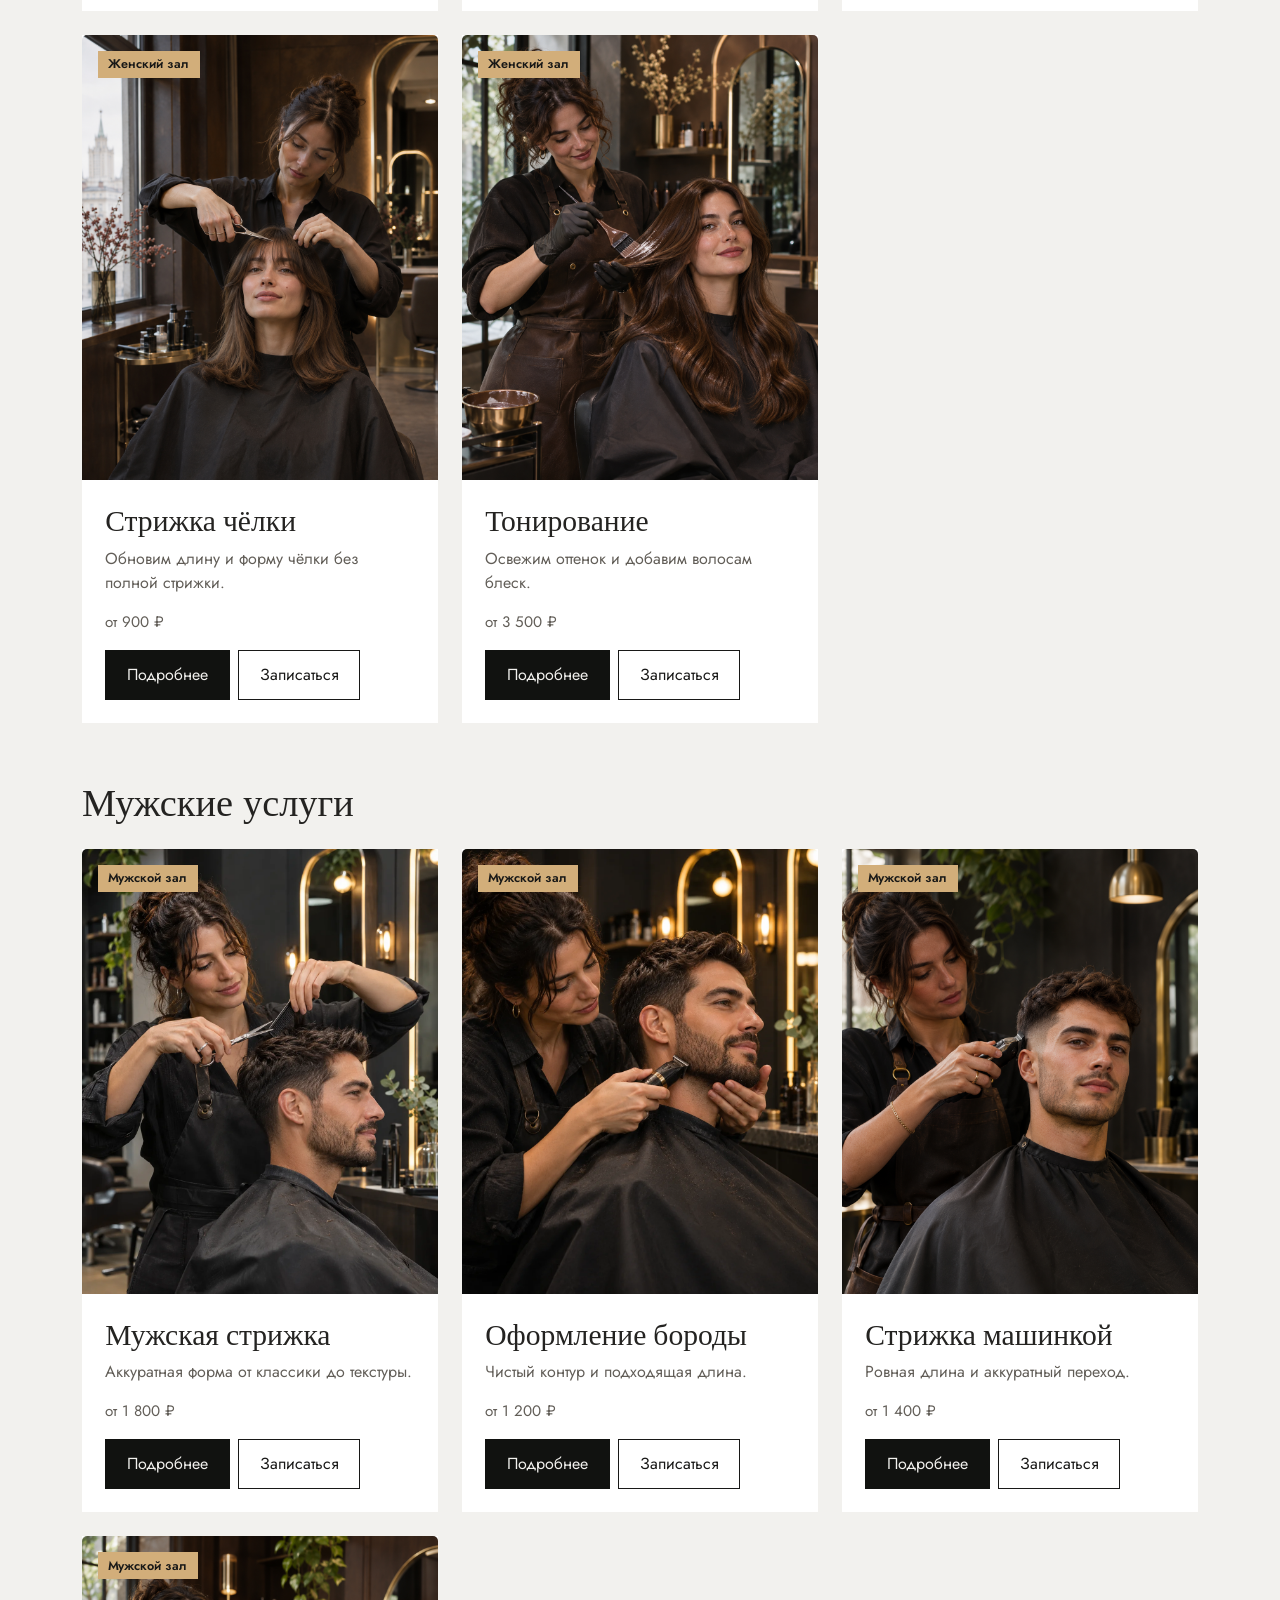
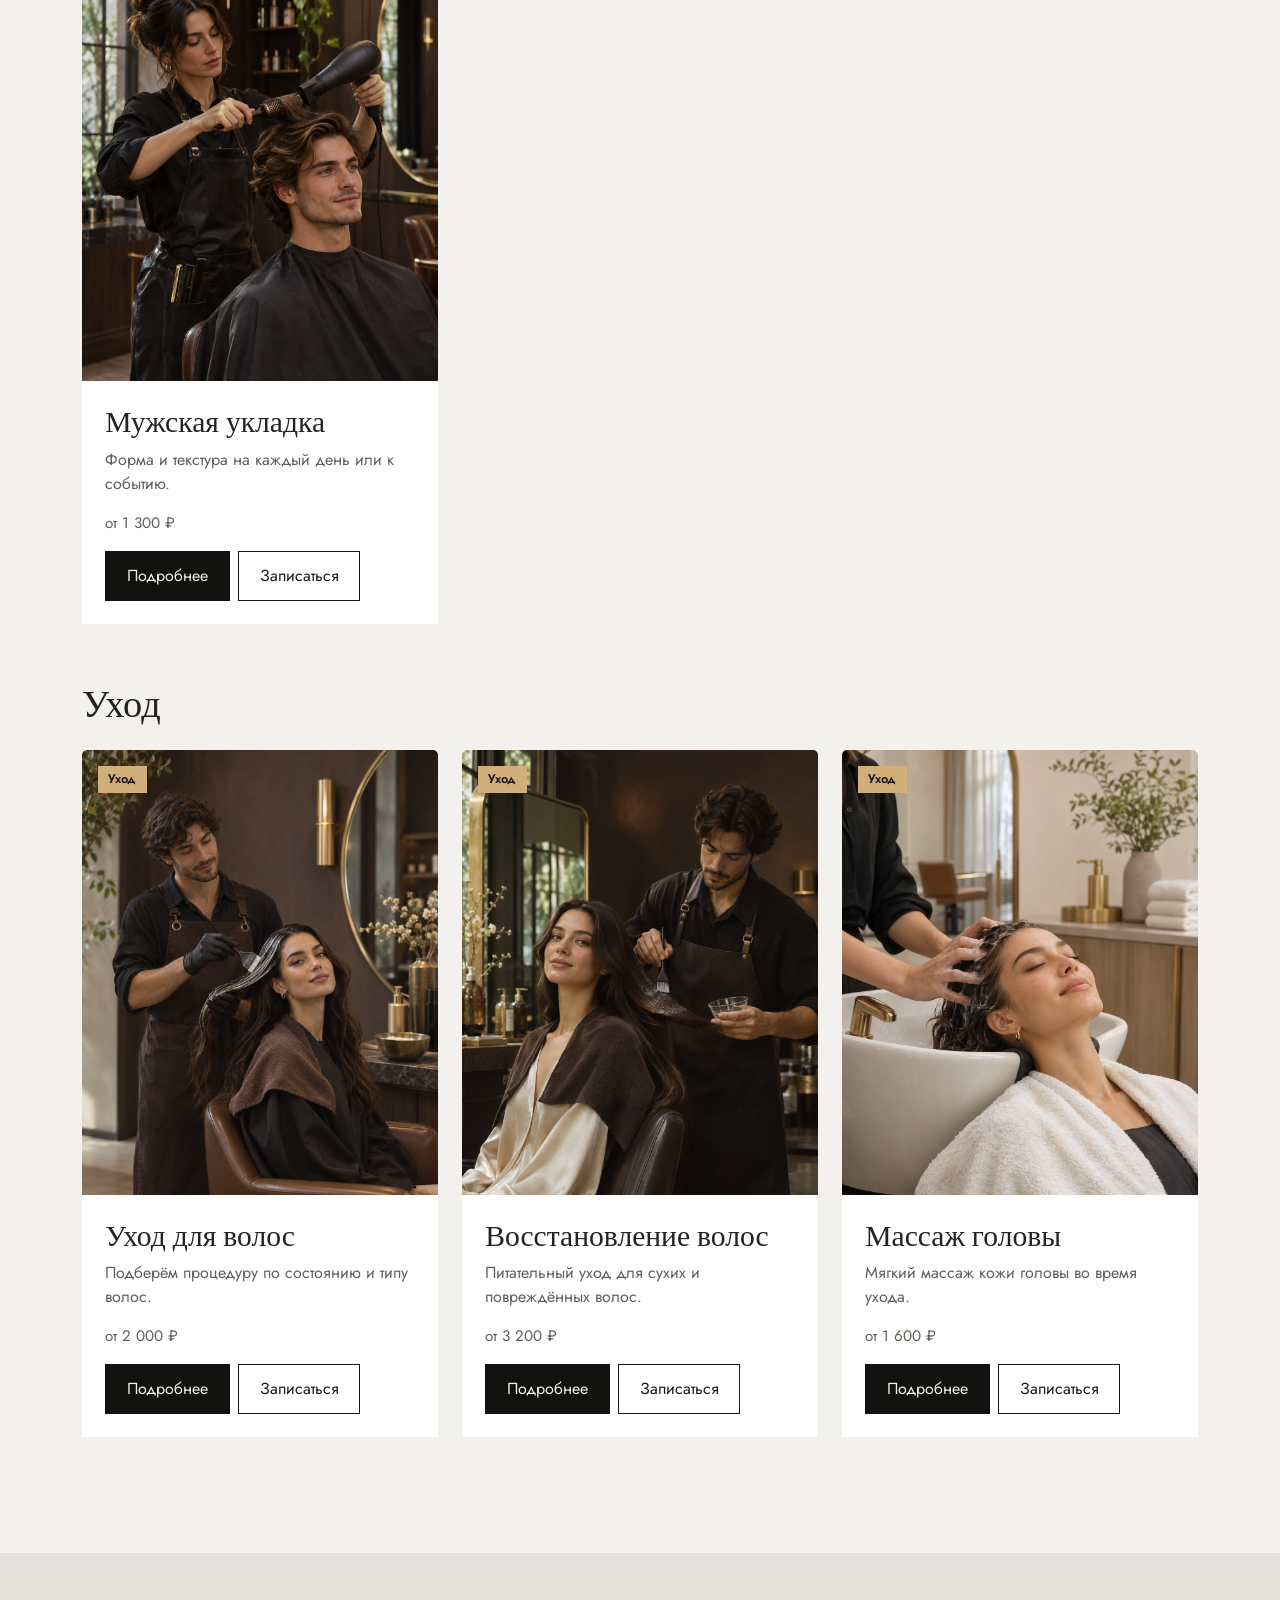
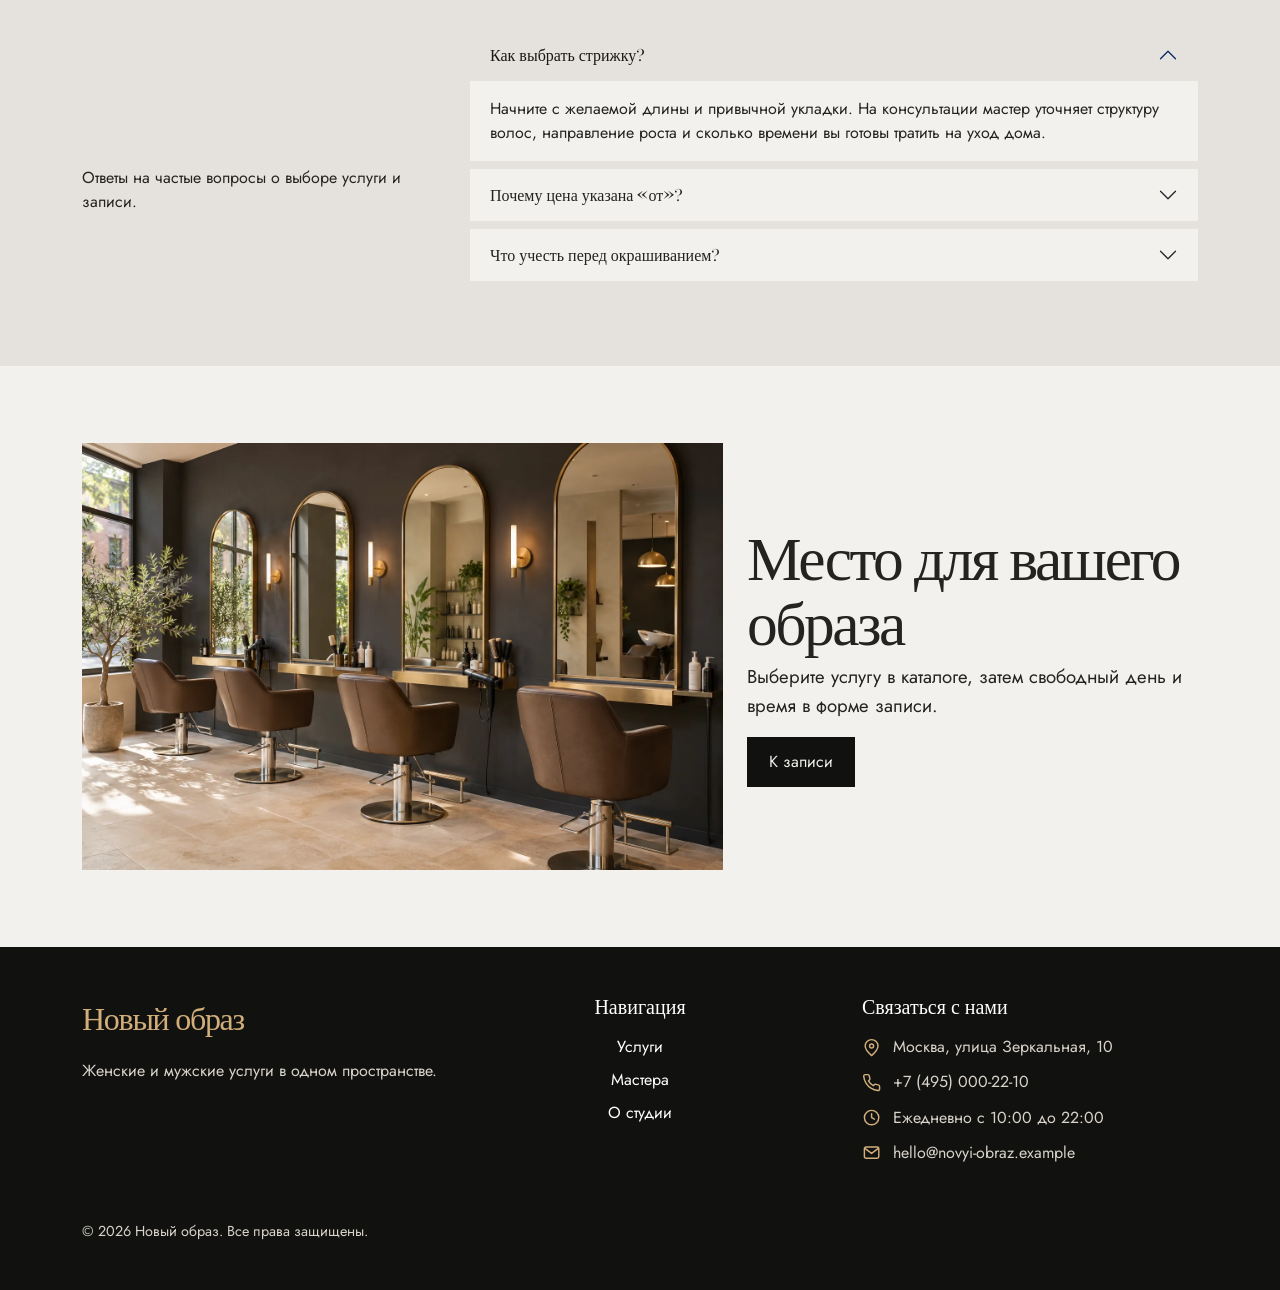
==== commit 1b94ae6f: "feat: update salon pages and footer layout" ====
--- a/catalog.html
+++ b/catalog.html
@@ -9,7 +9,7 @@
   <link rel="preconnect" href="https://fonts.gstatic.com" crossorigin>
   <link href="https://fonts.googleapis.com/css2?family=Bodoni+Moda:wght@500;600&family=Jost:wght@400;500;600&display=swap" rel="stylesheet">
   <link href="https://cdn.jsdelivr.net/npm/bootstrap@5.3.3/dist/css/bootstrap.min.css" rel="stylesheet">
-  <link rel="stylesheet" href="css/custom.css">
+  <link rel="stylesheet" href="css/custom.css?v=footer-layout-4">
 </head>
 <body id="top">
   <a class="skip-link" href="#main">Перейти к содержимому</a>
@@ -21,9 +21,10 @@
         <div class="collapse navbar-collapse" id="siteMenu">
           <ul class="navbar-nav ms-lg-auto me-lg-4 mb-3 mb-lg-0 gap-lg-3">
             <li class="nav-item"><a class="nav-link" href="index.html">Главная</a></li>
+            <li class="nav-item"><a class="nav-link" href="masters.html">Мастера</a></li>
             <li class="nav-item"><a class="nav-link active" aria-current="page" href="catalog.html">Услуги</a></li>
-            <li class="nav-item"><a class="nav-link" href="product.html">Об услуге</a></li>
             <li class="nav-item"><a class="nav-link" href="contacts.html">О студии</a></li>
+            <li class="nav-item"><a class="nav-link" href="contacts.html#location-title">Контакты</a></li>
           </ul>
           <a class="btn btn-salon" href="order.html">Записаться</a>
         </div>
@@ -35,58 +36,201 @@
     <section class="container section-space" aria-labelledby="choose-title">
       <h2 class="section-title mb-4" id="choose-title">Выберите направление</h2>
       <div class="alert alert-info mb-5" role="note">Стоимость указана «от». Окончательная цена зависит от длины волос и выбранной техники.</div>
-      <ul class="nav nav-pills catalog-filter mb-4" id="serviceTabs" role="tablist">
-        <li class="nav-item" role="presentation"><button class="nav-link active" id="women-tab" data-bs-toggle="pill" data-bs-target="#women" type="button" role="tab" aria-controls="women" aria-selected="true">Женские услуги</button></li>
-        <li class="nav-item" role="presentation"><button class="nav-link" id="men-tab" data-bs-toggle="pill" data-bs-target="#men" type="button" role="tab" aria-controls="men" aria-selected="false">Мужские услуги</button></li>
-        <li class="nav-item" role="presentation"><button class="nav-link" id="care-tab" data-bs-toggle="pill" data-bs-target="#care" type="button" role="tab" aria-controls="care" aria-selected="false">Уход</button></li>
+      <ul class="nav nav-pills catalog-filter mb-4" id="serviceFilters" aria-label="Фильтр услуг">
+        <li class="nav-item"><button class="nav-link" type="button" data-category="women" aria-pressed="false" aria-controls="women">Женские услуги</button></li>
+        <li class="nav-item"><button class="nav-link" type="button" data-category="men" aria-pressed="false" aria-controls="men">Мужские услуги</button></li>
+        <li class="nav-item"><button class="nav-link" type="button" data-category="care" aria-pressed="false" aria-controls="care">Уход</button></li>
       </ul>
-      <div class="tab-content" id="serviceTabsContent">
-      <div class="tab-pane fade show active" id="women" role="tabpanel" aria-labelledby="women-tab" tabindex="0"><h2 class="visually-hidden">Женские услуги</h2><div class="row g-4">            <div class="col-12 col-md-6 col-lg-4"><article class="card service-card"><img src="images/women-cut.webp" class="card-img-top" alt="услуги «Женская стрижка»" loading="lazy" width="1024" height="1280"><div class="card-body d-flex flex-column"><div class="mb-3"><span class="badge badge-salon">Женский зал</span></div><h3 class="card-title">Женская стрижка</h3><p class="card-text">Форма с учётом структуры волос, мытьё и укладка.</p><p class="service-meta mt-auto">от 2 400 ₽</p><div class="d-flex flex-wrap gap-2"><a class="btn btn-salon-dark" href="product.html?service=women-cut">Подробнее</a><button class="btn btn-salon-outline" type="button" data-bs-toggle="modal" data-bs-target="#bookingModal" data-service="women-cut">Записаться</button></div></div></article></div>
-            <div class="col-12 col-md-6 col-lg-4"><article class="card service-card"><img src="images/color.webp" class="card-img-top" alt="услуги «Окрашивание»" loading="lazy" width="1024" height="1280"><div class="card-body d-flex flex-column"><div class="mb-3"><span class="badge badge-salon">Цвет</span></div><h3 class="card-title">Окрашивание</h3><p class="card-text">Оттенок и техника под ваш запрос.</p><p class="service-meta mt-auto">от 5 200 ₽</p><div class="d-flex flex-wrap gap-2"><a class="btn btn-salon-dark" href="product.html?service=color">Подробнее</a><button class="btn btn-salon-outline" type="button" data-bs-toggle="modal" data-bs-target="#bookingModal" data-service="color">Записаться</button></div></div></article></div>
-            <div class="col-12 col-md-6 col-lg-4"><article class="card service-card"><img src="images/bob.webp" class="card-img-top" alt="услуги «Укладка»" loading="lazy" width="1024" height="1280"><div class="card-body d-flex flex-column"><div class="mb-3"><span class="badge badge-salon">Женский зал</span></div><h3 class="card-title">Укладка</h3><p class="card-text">Объём, текстура и фиксация под событие.</p><p class="service-meta mt-auto">от 1 700 ₽</p><div class="d-flex flex-wrap gap-2"><a class="btn btn-salon-dark" href="product.html?service=style">Подробнее</a><button class="btn btn-salon-outline" type="button" data-bs-toggle="modal" data-bs-target="#bookingModal" data-service="style">Записаться</button></div></div></article></div></div></div>
-      <div class="tab-pane fade " id="men" role="tabpanel" aria-labelledby="men-tab" tabindex="0"><h2 class="visually-hidden">Мужские услуги</h2><div class="row g-4">            <div class="col-12 col-md-6 col-lg-4"><article class="card service-card"><img src="images/men-cut.webp" class="card-img-top" alt="услуги «Мужская стрижка»" loading="lazy" width="1024" height="1280"><div class="card-body d-flex flex-column"><div class="mb-3"><span class="badge badge-salon">Мужской зал</span></div><h3 class="card-title">Мужская стрижка</h3><p class="card-text">Аккуратная форма от классики до текстуры.</p><p class="service-meta mt-auto">от 1 800 ₽</p><div class="d-flex flex-wrap gap-2"><a class="btn btn-salon-dark" href="product.html?service=men-cut">Подробнее</a><button class="btn btn-salon-outline" type="button" data-bs-toggle="modal" data-bs-target="#bookingModal" data-service="men-cut">Записаться</button></div></div></article></div>
-            <div class="col-12 col-md-6 col-lg-4"><article class="card service-card"><img src="images/beard.webp" class="card-img-top" alt="Оформление бороды триммером" loading="lazy" width="1024" height="1280"><div class="card-body d-flex flex-column"><div class="mb-3"><span class="badge badge-salon">Мужской зал</span></div><h3 class="card-title">Оформление бороды</h3><p class="card-text">Чистый контур и подходящая длина.</p><p class="service-meta mt-auto">от 1 200 ₽</p><div class="d-flex flex-wrap gap-2"><a class="btn btn-salon-dark" href="product.html?service=beard">Подробнее</a><button class="btn btn-salon-outline" type="button" data-bs-toggle="modal" data-bs-target="#bookingModal" data-service="beard">Записаться</button></div></div></article></div></div></div>
-      <div class="tab-pane fade " id="care" role="tabpanel" aria-labelledby="care-tab" tabindex="0"><h2 class="visually-hidden">Уход</h2><div class="row g-4">            <div class="col-12 col-md-6 col-lg-4"><article class="card service-card"><img src="images/salon.webp" class="card-img-top" alt="услуги «Уход для волос»" loading="lazy" width="1024" height="1280"><div class="card-body d-flex flex-column"><div class="mb-3"><span class="badge badge-salon">Уход</span></div><h3 class="card-title">Уход для волос</h3><p class="card-text">Процедура после консультации о состоянии волос.</p><p class="service-meta mt-auto">от 2 000 ₽</p><div class="d-flex flex-wrap gap-2"><a class="btn btn-salon-dark" href="product.html?service=care">Подробнее</a><button class="btn btn-salon-outline" type="button" data-bs-toggle="modal" data-bs-target="#bookingModal" data-service="care">Записаться</button></div></div></article></div></div></div>
+      <div class="catalog-groups">
+        <section class="catalog-group" id="women" aria-labelledby="women-title">
+          <h2 class="catalog-group-title" id="women-title">Женские услуги</h2>
+          <div class="row g-4">
+          <div class="col-12 col-md-6 col-lg-4">
+            <article class="card service-card">
+              <img src="images/women-cut.webp" class="card-img-top" alt="Мастер стрижёт волосы клиентке" loading="lazy" width="1024" height="1280">
+              <div class="card-body d-flex flex-column">
+                <div class="mb-3"><span class="badge badge-salon">Женский зал</span></div>
+                <h3 class="card-title">Женская стрижка</h3>
+                <p class="card-text">Форма с учётом структуры волос, мытьё и укладка.</p>
+                <p class="service-meta mt-auto">от 2 400 ₽</p>
+                <div class="d-flex flex-wrap gap-2"><a class="btn btn-salon-dark" href="product.html?service=women-cut">Подробнее</a><button class="btn btn-salon-outline" type="button" data-bs-toggle="modal" data-bs-target="#bookingModal" data-service="women-cut">Записаться</button></div>
+              </div>
+            </article>
+          </div>
+          <div class="col-12 col-md-6 col-lg-4">
+            <article class="card service-card">
+              <img src="images/color.webp" class="card-img-top" alt="Женщина с окрашенными волосами" loading="lazy" width="1024" height="1280">
+              <div class="card-body d-flex flex-column">
+                <div class="mb-3"><span class="badge badge-salon">Женский зал</span></div>
+                <h3 class="card-title">Окрашивание</h3>
+                <p class="card-text">Оттенок и техника под ваш запрос.</p>
+                <p class="service-meta mt-auto">от 5 200 ₽</p>
+                <div class="d-flex flex-wrap gap-2"><a class="btn btn-salon-dark" href="product.html?service=color">Подробнее</a><button class="btn btn-salon-outline" type="button" data-bs-toggle="modal" data-bs-target="#bookingModal" data-service="color">Записаться</button></div>
+              </div>
+            </article>
+          </div>
+          <div class="col-12 col-md-6 col-lg-4">
+            <article class="card service-card">
+              <img src="images/bob.webp" class="card-img-top" alt="Укладка волос в парикмахерской" loading="lazy" width="1024" height="1280">
+              <div class="card-body d-flex flex-column">
+                <div class="mb-3"><span class="badge badge-salon">Женский зал</span></div>
+                <h3 class="card-title">Укладка</h3>
+                <p class="card-text">Объём, текстура и фиксация под событие.</p>
+                <p class="service-meta mt-auto">от 1 700 ₽</p>
+                <div class="d-flex flex-wrap gap-2"><a class="btn btn-salon-dark" href="product.html?service=style">Подробнее</a><button class="btn btn-salon-outline" type="button" data-bs-toggle="modal" data-bs-target="#bookingModal" data-service="style">Записаться</button></div>
+              </div>
+            </article>
+          </div>
+          <div class="col-12 col-md-6 col-lg-4">
+            <article class="card service-card">
+              <img src="images/fringe.png" class="card-img-top" alt="Мастер подстригает чёлку клиентке" loading="lazy" width="1122" height="1402">
+              <div class="card-body d-flex flex-column">
+                <div class="mb-3"><span class="badge badge-salon">Женский зал</span></div>
+                <h3 class="card-title">Стрижка чёлки</h3>
+                <p class="card-text">Обновим длину и форму чёлки без полной стрижки.</p>
+                <p class="service-meta mt-auto">от 900 ₽</p>
+                <div class="d-flex flex-wrap gap-2"><a class="btn btn-salon-dark" href="product.html?service=fringe">Подробнее</a><button class="btn btn-salon-outline" type="button" data-bs-toggle="modal" data-bs-target="#bookingModal" data-service="fringe">Записаться</button></div>
+              </div>
+            </article>
+          </div>
+          <div class="col-12 col-md-6 col-lg-4">
+            <article class="card service-card">
+              <img src="images/toning.png" class="card-img-top" alt="Мастер наносит оттеночный состав на волосы" loading="lazy" width="1122" height="1402">
+              <div class="card-body d-flex flex-column">
+                <div class="mb-3"><span class="badge badge-salon">Женский зал</span></div>
+                <h3 class="card-title">Тонирование</h3>
+                <p class="card-text">Освежим оттенок и добавим волосам блеск.</p>
+                <p class="service-meta mt-auto">от 3 500 ₽</p>
+                <div class="d-flex flex-wrap gap-2"><a class="btn btn-salon-dark" href="product.html?service=toning">Подробнее</a><button class="btn btn-salon-outline" type="button" data-bs-toggle="modal" data-bs-target="#bookingModal" data-service="toning">Записаться</button></div>
+              </div>
+            </article>
+          </div>
+          </div>
+        </section>
+        <section class="catalog-group" id="men" aria-labelledby="men-title">
+          <h2 class="catalog-group-title" id="men-title">Мужские услуги</h2>
+          <div class="row g-4">
+          <div class="col-12 col-md-6 col-lg-4">
+            <article class="card service-card">
+              <img src="images/men-cut.webp" class="card-img-top" alt="Мастер стрижёт мужчину" loading="lazy" width="1024" height="1280">
+              <div class="card-body d-flex flex-column">
+                <div class="mb-3"><span class="badge badge-salon">Мужской зал</span></div>
+                <h3 class="card-title">Мужская стрижка</h3>
+                <p class="card-text">Аккуратная форма от классики до текстуры.</p>
+                <p class="service-meta mt-auto">от 1 800 ₽</p>
+                <div class="d-flex flex-wrap gap-2"><a class="btn btn-salon-dark" href="product.html?service=men-cut">Подробнее</a><button class="btn btn-salon-outline" type="button" data-bs-toggle="modal" data-bs-target="#bookingModal" data-service="men-cut">Записаться</button></div>
+              </div>
+            </article>
+          </div>
+          <div class="col-12 col-md-6 col-lg-4">
+            <article class="card service-card">
+              <img src="images/beard.webp" class="card-img-top" alt="Мастер оформляет бороду триммером" loading="lazy" width="1024" height="1280">
+              <div class="card-body d-flex flex-column">
+                <div class="mb-3"><span class="badge badge-salon">Мужской зал</span></div>
+                <h3 class="card-title">Оформление бороды</h3>
+                <p class="card-text">Чистый контур и подходящая длина.</p>
+                <p class="service-meta mt-auto">от 1 200 ₽</p>
+                <div class="d-flex flex-wrap gap-2"><a class="btn btn-salon-dark" href="product.html?service=beard">Подробнее</a><button class="btn btn-salon-outline" type="button" data-bs-toggle="modal" data-bs-target="#bookingModal" data-service="beard">Записаться</button></div>
+              </div>
+            </article>
+          </div>
+          <div class="col-12 col-md-6 col-lg-4">
+            <article class="card service-card">
+              <img src="images/clipper-cut.png" class="card-img-top" alt="Мастер стрижёт мужчину машинкой" loading="lazy" width="1122" height="1402">
+              <div class="card-body d-flex flex-column">
+                <div class="mb-3"><span class="badge badge-salon">Мужской зал</span></div>
+                <h3 class="card-title">Стрижка машинкой</h3>
+                <p class="card-text">Ровная длина и аккуратный переход.</p>
+                <p class="service-meta mt-auto">от 1 400 ₽</p>
+                <div class="d-flex flex-wrap gap-2"><a class="btn btn-salon-dark" href="product.html?service=clipper">Подробнее</a><button class="btn btn-salon-outline" type="button" data-bs-toggle="modal" data-bs-target="#bookingModal" data-service="clipper">Записаться</button></div>
+              </div>
+            </article>
+          </div>
+          <div class="col-12 col-md-6 col-lg-4">
+            <article class="card service-card">
+              <img src="images/men-styling.png" class="card-img-top" alt="Мастер укладывает волосы мужчины феном" loading="lazy" width="1122" height="1402">
+              <div class="card-body d-flex flex-column">
+                <div class="mb-3"><span class="badge badge-salon">Мужской зал</span></div>
+                <h3 class="card-title">Мужская укладка</h3>
+                <p class="card-text">Форма и текстура на каждый день или к событию.</p>
+                <p class="service-meta mt-auto">от 1 300 ₽</p>
+                <div class="d-flex flex-wrap gap-2"><a class="btn btn-salon-dark" href="product.html?service=men-style">Подробнее</a><button class="btn btn-salon-outline" type="button" data-bs-toggle="modal" data-bs-target="#bookingModal" data-service="men-style">Записаться</button></div>
+              </div>
+            </article>
+          </div>
+          </div>
+        </section>
+        <section class="catalog-group" id="care" aria-labelledby="care-title">
+          <h2 class="catalog-group-title" id="care-title">Уход</h2>
+          <div class="row g-4">
+          <div class="col-12 col-md-6 col-lg-4">
+            <article class="card service-card">
+              <img src="images/hair-care.png" class="card-img-top" alt="Мастер наносит уход на волосы клиентки" loading="lazy" width="1122" height="1402">
+              <div class="card-body d-flex flex-column">
+                <div class="mb-3"><span class="badge badge-salon">Уход</span></div>
+                <h3 class="card-title">Уход для волос</h3>
+                <p class="card-text">Подберём процедуру по состоянию и типу волос.</p>
+                <p class="service-meta mt-auto">от 2 000 ₽</p>
+                <div class="d-flex flex-wrap gap-2"><a class="btn btn-salon-dark" href="product.html?service=care">Подробнее</a><button class="btn btn-salon-outline" type="button" data-bs-toggle="modal" data-bs-target="#bookingModal" data-service="care">Записаться</button></div>
+              </div>
+            </article>
+          </div>
+          <div class="col-12 col-md-6 col-lg-4">
+            <article class="card service-card">
+              <img src="images/hair-repair.png" class="card-img-top" alt="Мастер наносит восстанавливающий состав на волосы" loading="lazy" width="1122" height="1402">
+              <div class="card-body d-flex flex-column">
+                <div class="mb-3"><span class="badge badge-salon">Уход</span></div>
+                <h3 class="card-title">Восстановление волос</h3>
+                <p class="card-text">Питательный уход для сухих и повреждённых волос.</p>
+                <p class="service-meta mt-auto">от 3 200 ₽</p>
+                <div class="d-flex flex-wrap gap-2"><a class="btn btn-salon-dark" href="product.html?service=repair">Подробнее</a><button class="btn btn-salon-outline" type="button" data-bs-toggle="modal" data-bs-target="#bookingModal" data-service="repair">Записаться</button></div>
+              </div>
+            </article>
+          </div>
+          <div class="col-12 col-md-6 col-lg-4">
+            <article class="card service-card">
+              <img src="images/scalp-massage.png" class="card-img-top" alt="Мастер делает массаж головы у мойки" loading="lazy" width="1122" height="1402">
+              <div class="card-body d-flex flex-column">
+                <div class="mb-3"><span class="badge badge-salon">Уход</span></div>
+                <h3 class="card-title">Массаж головы</h3>
+                <p class="card-text">Мягкий массаж кожи головы во время ухода.</p>
+                <p class="service-meta mt-auto">от 1 600 ₽</p>
+                <div class="d-flex flex-wrap gap-2"><a class="btn btn-salon-dark" href="product.html?service=scalp">Подробнее</a><button class="btn btn-salon-outline" type="button" data-bs-toggle="modal" data-bs-target="#bookingModal" data-service="scalp">Записаться</button></div>
+              </div>
+            </article>
+          </div>
+          </div>
+        </section>
       </div>
     </section>
     <section class="services-section section-space-sm" aria-labelledby="faq-title"><div class="container"><div class="row g-5"><div class="col-12 col-lg-4"><h2 class="section-title" id="faq-title">Перед визитом</h2><p>Ответы на частые вопросы о выборе услуги и записи.</p></div><div class="col-12 col-lg-8"><div class="accordion" id="serviceFaq">
       <div class="accordion-item"><h3 class="accordion-header"><button class="accordion-button" type="button" data-bs-toggle="collapse" data-bs-target="#faqOne" aria-expanded="true" aria-controls="faqOne">Как выбрать стрижку?</button></h3><div id="faqOne" class="accordion-collapse collapse show" data-bs-parent="#serviceFaq"><div class="accordion-body">Начните с желаемой длины и привычной укладки. На консультации мастер уточняет структуру волос, направление роста и сколько времени вы готовы тратить на уход дома.</div></div></div>
       <div class="accordion-item"><h3 class="accordion-header"><button class="accordion-button collapsed" type="button" data-bs-toggle="collapse" data-bs-target="#faqTwo" aria-expanded="false" aria-controls="faqTwo">Почему цена указана «от»?</button></h3><div id="faqTwo" class="accordion-collapse collapse" data-bs-parent="#serviceFaq"><div class="accordion-body">Для окрашивания и ухода стоимость зависит от длины, густоты, выбранной техники и количества материалов. На сайте указана ориентировочная стартовая цена.</div></div></div>
-      <div class="accordion-item"><h3 class="accordion-header"><button class="accordion-button collapsed" type="button" data-bs-toggle="collapse" data-bs-target="#faqThree" aria-expanded="false" aria-controls="faqThree">Что учесть перед окрашиванием?</button></h3><div id="faqThree" class="accordion-collapse collapse" data-bs-parent="#serviceFaq"><div class="accordion-body">Сохраните несколько примеров желаемого цвета и расскажите мастеру о прошлых окрашиваниях. Это поможет обсудить подходящую технику, время и ориентировочную стоимость.</div></div></div>
+      <div class="accordion-item"><h3 class="accordion-header"><button class="accordion-button collapsed" type="button" data-bs-toggle="collapse" data-bs-target="#faqThree" aria-expanded="false" aria-controls="faqThree">Что учесть перед окрашиванием?</button></h3><div id="faqThree" class="accordion-collapse collapse" data-bs-parent="#serviceFaq"><div class="accordion-body">Сохраните фотографии желаемого цвета и расскажите мастеру о прошлых окрашиваниях. Это поможет обсудить подходящую технику, время и ориентировочную стоимость.</div></div></div>
     </div></div></div></div></section>
     <section class="container section-space-sm" aria-labelledby="space-title"><div class="row g-4 align-items-center"><div class="col-12 col-lg-7"><img class="w-100 gallery-photo" src="images/salon.webp" alt="Пространство парикмахерской" loading="lazy" width="1536" height="1024"></div><div class="col-12 col-lg-5"><h2 class="section-title" id="space-title">Место для вашего образа</h2><p class="section-lead">Выберите услугу в каталоге, затем свободный день и время в форме записи.</p><a class="btn btn-salon-dark" href="order.html">К записи</a></div></div></section>
   </main>
-  <footer class="site-footer py-5 mt-5">
+  <footer class="site-footer py-5">
     <div class="container">
       <div class="row g-4">
-        <div class="col-12 col-md-6 col-lg-4">
+        <div class="col-12 col-md-4 footer-intro">
           <a class="footer-brand" href="index.html">Новый образ</a>
           <p class="footer-copy mb-0">Женские и мужские услуги в одном пространстве.</p>
         </div>
-        <div class="col-12 col-sm-6 col-lg-2">
+        <div class="col-12 col-md-4 footer-navigation">
           <h2 class="h5 mb-3">Навигация</h2>
           <ul class="list-unstyled footer-links mb-0">
-            <li><a href="index.html">Главная</a></li>
             <li><a href="catalog.html">Услуги</a></li>
-            <li><a href="product.html">Об услуге</a></li>
+            <li><a href="masters.html">Мастера</a></li>
             <li><a href="contacts.html">О студии</a></li>
-            <li><a href="order.html">Запись</a></li>
           </ul>
         </div>
-        <div class="col-12 col-sm-6 col-lg-3">
-          <h2 class="h5 mb-3">График работы</h2>
-          <div class="footer-copy mb-0">
-            <a href="order.html">Форма записи</a>
-            <span>Ежедневно с 10:00 до 22:00</span>
-          </div>
-        </div>
-        <div class="col-12 col-lg-3">
-          <h2 class="h5 mb-3">Новый образ</h2>
-          <p class="footer-copy mb-0">Женский и мужской зал<br>Стрижки, окрашивание и уход<br>Укладки и оформление бороды</p>
-          <a class="btn btn-salon footer-action" href="order.html">Записаться</a>
-        </div>
-      </div>
-      <p class="footer-copy footer-note mb-0">© 2026 Новый образ.</p>
+        <div class="col-12 col-md-4 footer-contact">
+          <h2 class="h5 mb-3">Связаться с нами</h2>
+          <address class="footer-contact-list"><div class="footer-contact-row"><svg aria-hidden="true"><use href="images/footer-icons.svg#location"></use></svg><span>Москва, улица Зеркальная, 10</span></div><a class="footer-contact-row" href="tel:+74950002210"><svg aria-hidden="true"><use href="images/footer-icons.svg#phone"></use></svg><span>+7 (495) 000-22-10</span></a><div class="footer-contact-row"><svg aria-hidden="true"><use href="images/footer-icons.svg#clock"></use></svg><span>Ежедневно с 10:00 до 22:00</span></div><a class="footer-contact-row" href="mailto:hello@novyi-obraz.example"><svg aria-hidden="true"><use href="images/footer-icons.svg#mail"></use></svg><span>hello@novyi-obraz.example</span></a></address>
+        </div>
+      </div>
+      <p class="footer-copy footer-note mb-0">© 2026 Новый образ. Все права защищены.</p>
     </div>
   </footer>
   <div class="modal fade" id="bookingModal" tabindex="-1" aria-labelledby="bookingModalTitle" aria-hidden="true">
@@ -103,6 +247,6 @@
     </div>
   </div>
   <script src="https://cdn.jsdelivr.net/npm/bootstrap@5.3.3/dist/js/bootstrap.bundle.min.js"></script>
-  <script src="js/main.js"></script>
+  <script src="js/main.js?v=nav-order-2"></script>
 </body>
 </html>
--- a/css/custom.css
+++ b/css/custom.css
@@ -14,7 +14,7 @@
 
 html { scroll-behavior: smooth; scroll-padding-top: 6rem; }
 body { margin: 0; background: var(--salon-paper); }
-img { max-width: 100%; }
+img { max-width: 100%; height: auto; }
 a { text-underline-offset: .22em; }
 :focus-visible { outline: 3px solid var(--salon-gold); outline-offset: 3px; }
 .skip-link { position: absolute; top: -5rem; left: 1rem; z-index: 2000; padding: .6rem 1rem; background: var(--salon-gold); color: var(--salon-deep); }
@@ -56,6 +56,32 @@
 .benefit { padding-top: 1.35rem; border-top: 2px solid var(--salon-ink); }
 .benefit h3 { font-size: 1.5rem; }
 .benefit p { color: var(--salon-muted); margin-bottom: 0; }
+.about-intro p:not(.section-lead) { max-width: 36rem; color: var(--salon-muted); }
+.about-direction { display: flex; flex-direction: column; background: #fff; }
+.about-direction img, .team-card img { display: block; width: 100%; height: auto; }
+.about-direction__body { display: flex; flex: 1; flex-direction: column; align-items: flex-start; padding: clamp(1.4rem, 3vw, 2.3rem); }
+.about-direction__body h3 { font-size: clamp(1.8rem, 2.5vw, 2.5rem); }
+.about-direction__body p { max-width: 42ch; color: var(--salon-muted); }
+.about-direction__body a { margin-top: auto; color: var(--salon-ink); font-weight: 600; }
+.about-direction__body a:hover { color: var(--salon-gold-dark); }
+.team-card { height: 100%; border-top: 2px solid var(--salon-ink); }
+.team-card__body { padding-top: 1.4rem; }
+.team-card__role { margin: 0 0 .75rem; color: var(--salon-muted); font-size: .9rem; }
+.team-card h3 { font-size: 2.3rem; }
+.team-card__body > p:last-child { max-width: 38ch; color: var(--salon-muted); }
+.team-card__link { display: block; color: inherit; text-decoration: none; }
+.team-card__link:hover h3, .team-card__link:focus-visible h3 { color: var(--salon-gold-dark); }
+.master-profile { display: flex; flex-direction: column; background: #fff; scroll-margin-top: 7rem; }
+.master-profile img { display: block; width: 100%; height: auto; }
+.master-profile__body { display: flex; flex: 1; flex-direction: column; align-items: flex-start; padding: clamp(1.4rem, 2.5vw, 2rem); }
+.master-profile h3 { margin-bottom: .15rem; font-size: clamp(2rem, 3vw, 2.65rem); }
+.master-profile__role { margin-bottom: 1.2rem; color: var(--salon-gold-dark); font-weight: 600; }
+.master-profile__focus { margin-top: auto; padding-top: .5rem; }
+.master-profile__body > a { color: var(--salon-ink); font-weight: 600; }
+.master-profile__body > a:hover { color: var(--salon-gold-dark); }
+.visit-step { height: 100%; padding-top: 1rem; border-top: 2px solid var(--salon-ink); }
+.visit-step h3 { font-size: 1.7rem; }
+.visit-step p { max-width: 36ch; margin-bottom: 0; color: var(--salon-muted); }
 .services-section { background: var(--salon-soft); }
 .service-card { border: 0; border-radius: 0; background: #fff; height: 100%; overflow: hidden; }
 .service-card:hover { transform: translateY(-5px); }
@@ -83,10 +109,12 @@
 .contact-section .text-muted-salon { color: #c4bcb0; }
 .map-frame { height: 430px; background: #292b28; }
 .map-frame iframe { display: block; width: 100%; height: 100%; border: 0; }
+.studio-contacts p { display: flex; flex-direction: column; gap: .15rem; margin-bottom: 1rem; }
+.studio-contacts span { color: var(--salon-muted); font-size: .9rem; }
+.studio-contacts strong { color: var(--salon-ink); font-size: 1.1rem; font-weight: 500; overflow-wrap: anywhere; }
 .demo-note { font-size: .91rem; color: var(--salon-muted); }
 .contact-section .demo-note { color: #d4cabd; }
 .contact-section .demo-note a { color: #f1d2a2; }
-.contact-section + .site-footer { margin-top: 0 !important; }
 
 .page-hero { background: var(--salon-deep); color: var(--salon-paper); padding-block: clamp(4rem, 7vw, 7rem); }
 .page-hero h1 { font-size: clamp(3.5rem, 8vw, 8rem); line-height: .95; letter-spacing: -.05em; }
@@ -94,7 +122,10 @@
 .breadcrumb-item a { color: var(--salon-gold); }
 .breadcrumb-item.active { color: #e0d7cb; }
 .catalog-filter .nav-link { border-radius: 0; color: var(--salon-ink); background: var(--salon-soft); margin-right: .5rem; margin-bottom: .5rem; }
-.catalog-filter .nav-link.active { background: var(--salon-ink); color: var(--salon-paper); border-color: var(--salon-ink); }
+.catalog-filter .nav-link[aria-pressed="true"] { background: var(--salon-ink); color: var(--salon-paper); border-color: var(--salon-ink); }
+.catalog-group + .catalog-group { margin-top: 3.5rem; }
+.catalog-group[hidden] { display: none; }
+.catalog-group-title { font-size: clamp(2rem, 3vw, 3rem); margin-bottom: 1.5rem; }
 .service-detail-photo { display: block; width: 100%; height: auto; }
 .detail-facts { background: var(--salon-soft); padding: 1.5rem; }
 .detail-facts dt { color: var(--salon-muted); font-weight: 400; }
@@ -118,6 +149,18 @@
 .booking-list { padding-left: 1.2rem; }
 .booking-list li { margin-bottom: .8rem; }
 
+.reviews-shell { padding: clamp(1.75rem, 4vw, 3.5rem); color: var(--salon-paper); background: var(--salon-deep); }
+.review-slide { display: flex; min-height: 290px; flex-direction: column; align-items: flex-start; }
+.review-score { display: inline-flex; align-items: baseline; gap: .3rem; padding: .45rem .7rem; color: var(--salon-deep); background: var(--salon-gold); font-weight: 600; white-space: nowrap; }
+.review-score small { font-size: .72rem; font-weight: 400; }
+.review-quote { max-width: 40ch; margin: 0 0 1.5rem; font-family: "Bodoni Moda", Georgia, serif; font-size: clamp(1.35rem, 2.4vw, 2.1rem); line-height: 1.3; overflow-wrap: anywhere; }
+.review-author { margin-top: auto; line-height: 1.5; }
+.review-author span { color: #d9d3ca; }
+.review-controls { display: flex; gap: .6rem; margin-top: 1.5rem; }
+.review-control { position: static; width: 48px; height: 48px; flex: none; color: var(--salon-deep); background: var(--salon-gold); opacity: 1; }
+.review-control:hover, .review-control:focus-visible { color: var(--salon-deep); background: #ebc893; opacity: 1; }
+.review-control svg { width: 22px; height: 22px; stroke: currentColor; stroke-width: 2; fill: none; stroke-linecap: round; stroke-linejoin: round; }
+
 .site-footer { color: #fff; background: var(--salon-deep); }
 .site-footer .row > .col-sm-6, .site-footer .row > .col-lg-3 { text-align: center; }
 .footer-brand { display: inline-block; color: var(--salon-gold); margin-bottom: 1rem; text-decoration: none; font-size: clamp(1.6rem, 2.5vw, 2.25rem); letter-spacing: -.04em; }
@@ -127,8 +170,20 @@
 .footer-links li + li { margin-top: .55rem; }
 .footer-links a:hover, .footer-copy a:hover { color: var(--salon-gold); }
 .footer-copy span { display: block; margin-top: .3rem; }
+.footer-intro { text-align: left; }
+.footer-navigation { text-align: center; }
+.footer-contact { text-align: left; }
+.footer-contact-list { display: grid; gap: .7rem; margin: 0; color: #d9d3ca; font-style: normal; }
+.footer-contact-row { display: grid; grid-template-columns: 1.25rem minmax(0, 1fr); gap: .7rem; align-items: start; width: fit-content; max-width: 100%; color: #d9d3ca; text-decoration: none; }
+.footer-contact-row svg { width: 1.2rem; height: 1.2rem; margin-top: .15rem; fill: none; stroke: var(--salon-gold); stroke-width: 1.8; stroke-linecap: round; stroke-linejoin: round; }
+.footer-contact-row:hover { color: #fff; }
 .footer-note { margin-top: 3.5rem; font-size: .9rem; }
 .footer-action { margin-top: 1.25rem; }
+
+@media (min-width: 768px) {
+  .footer-contact { display: flex; flex-direction: column; align-items: flex-end; }
+  .footer-contact > h2, .footer-contact-list { width: min(100%, 21rem); }
+}
 
 .scroll-top { position: fixed; right: 1.25rem; bottom: 1.25rem; z-index: 1030; display: grid; width: 48px; height: 56px; place-items: center; padding: 0; color: var(--salon-gold); background: transparent; border: 0; opacity: 0; pointer-events: none; transform: translateY(10px); transition: opacity 180ms ease, transform 180ms ease, color 180ms ease; }
 .scroll-top.is-visible { opacity: 1; pointer-events: auto; transform: translateY(0); }
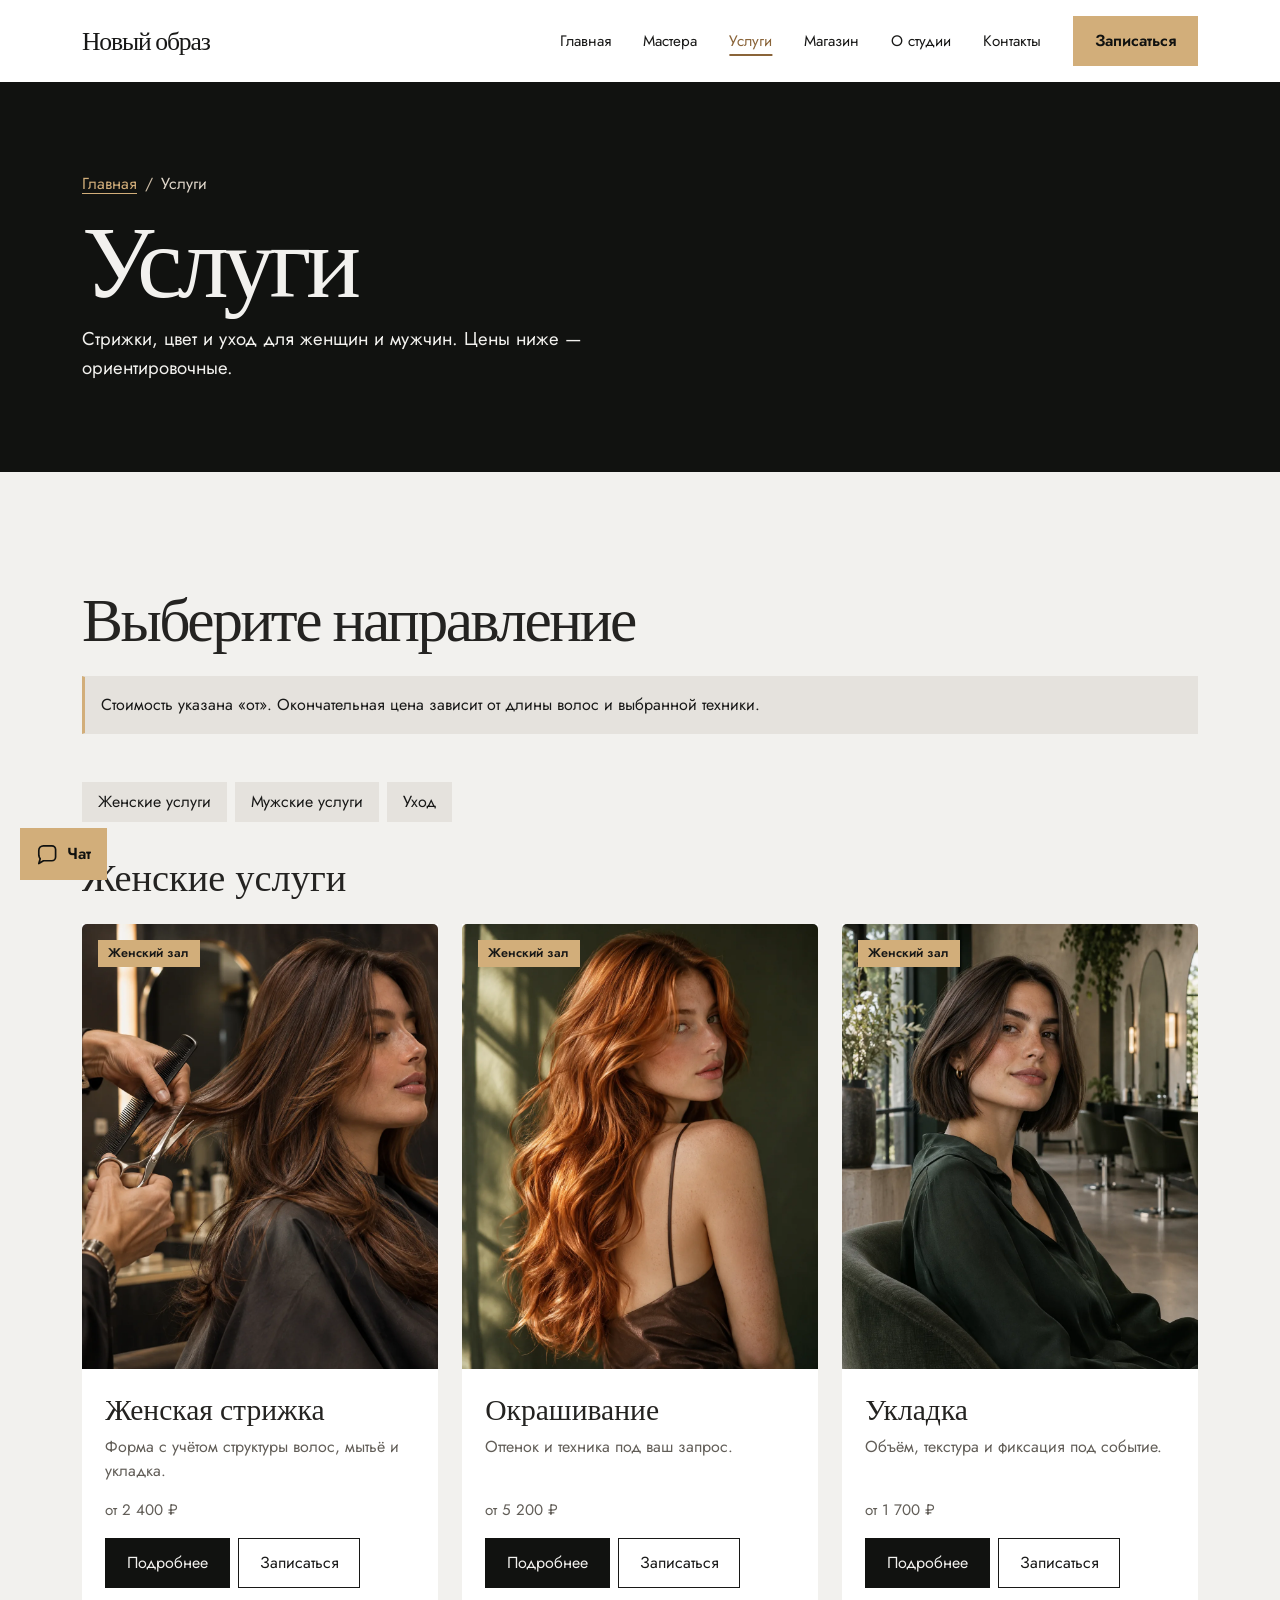
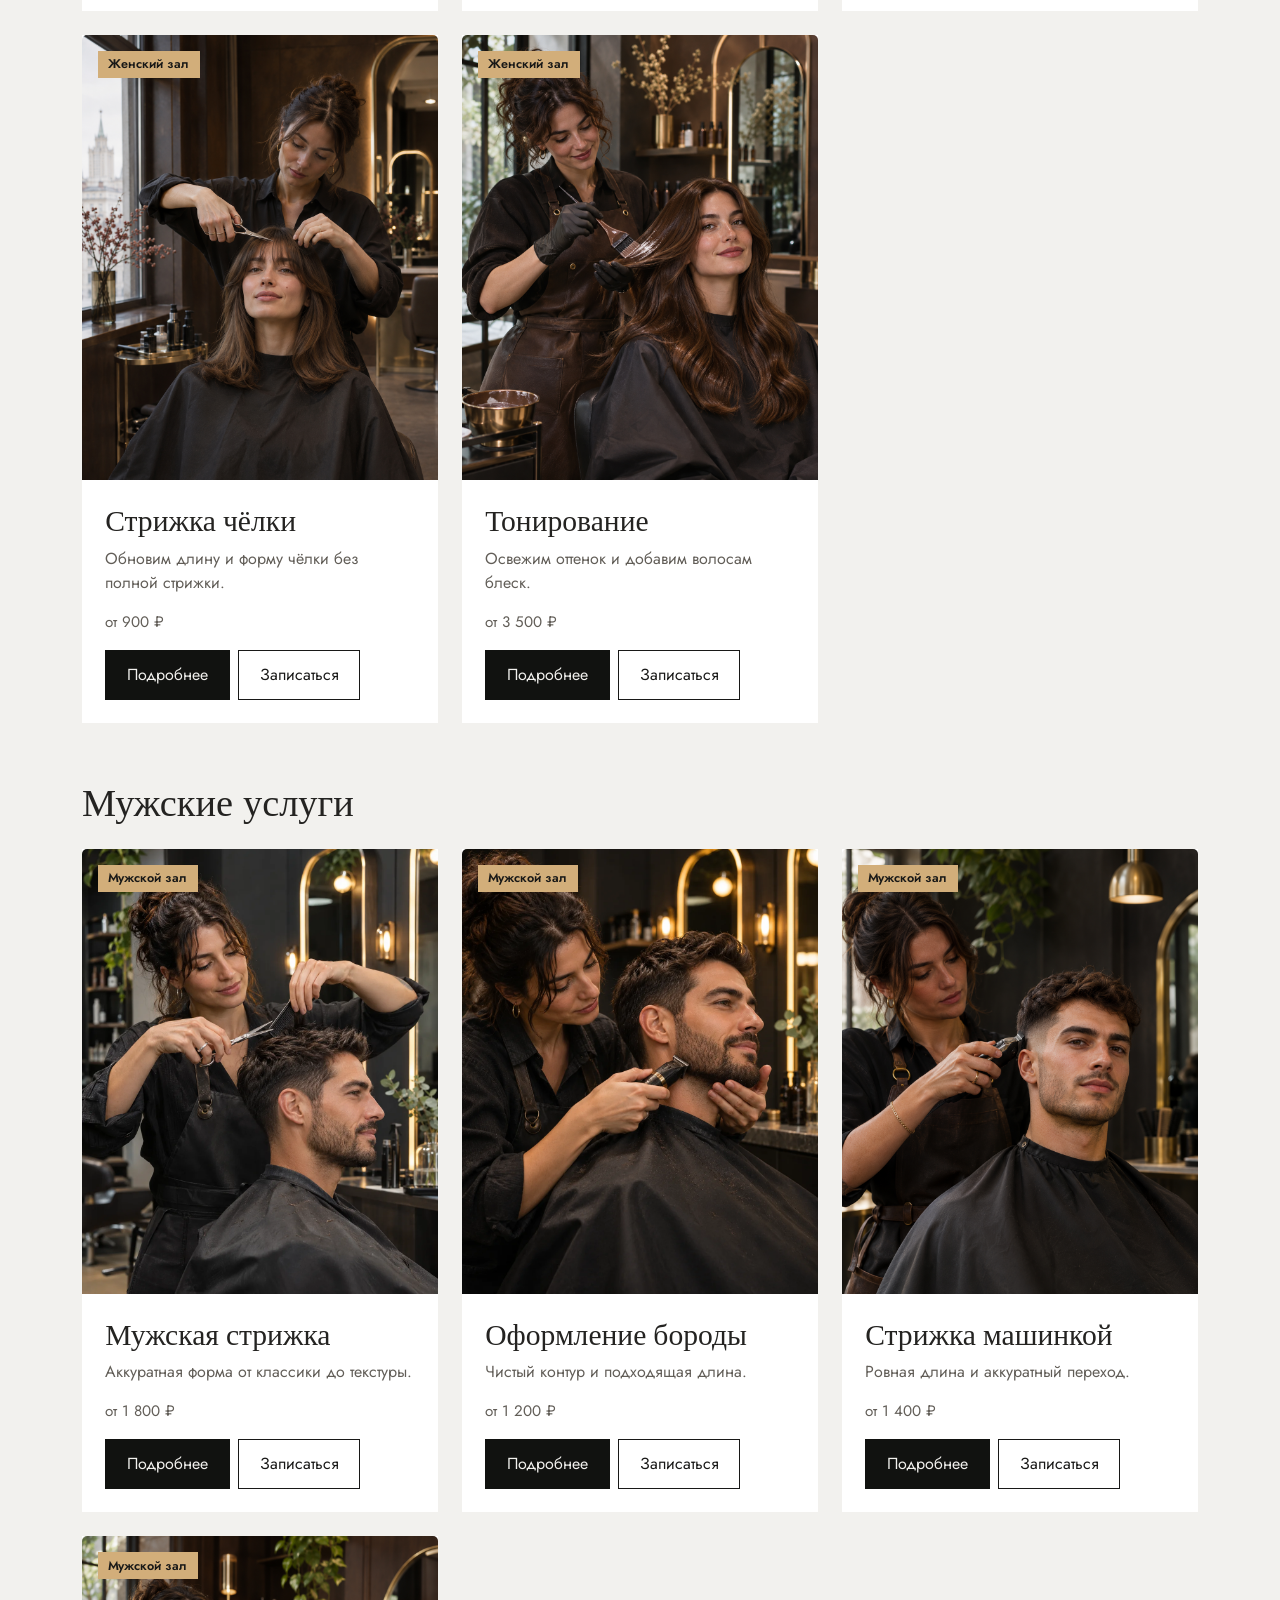
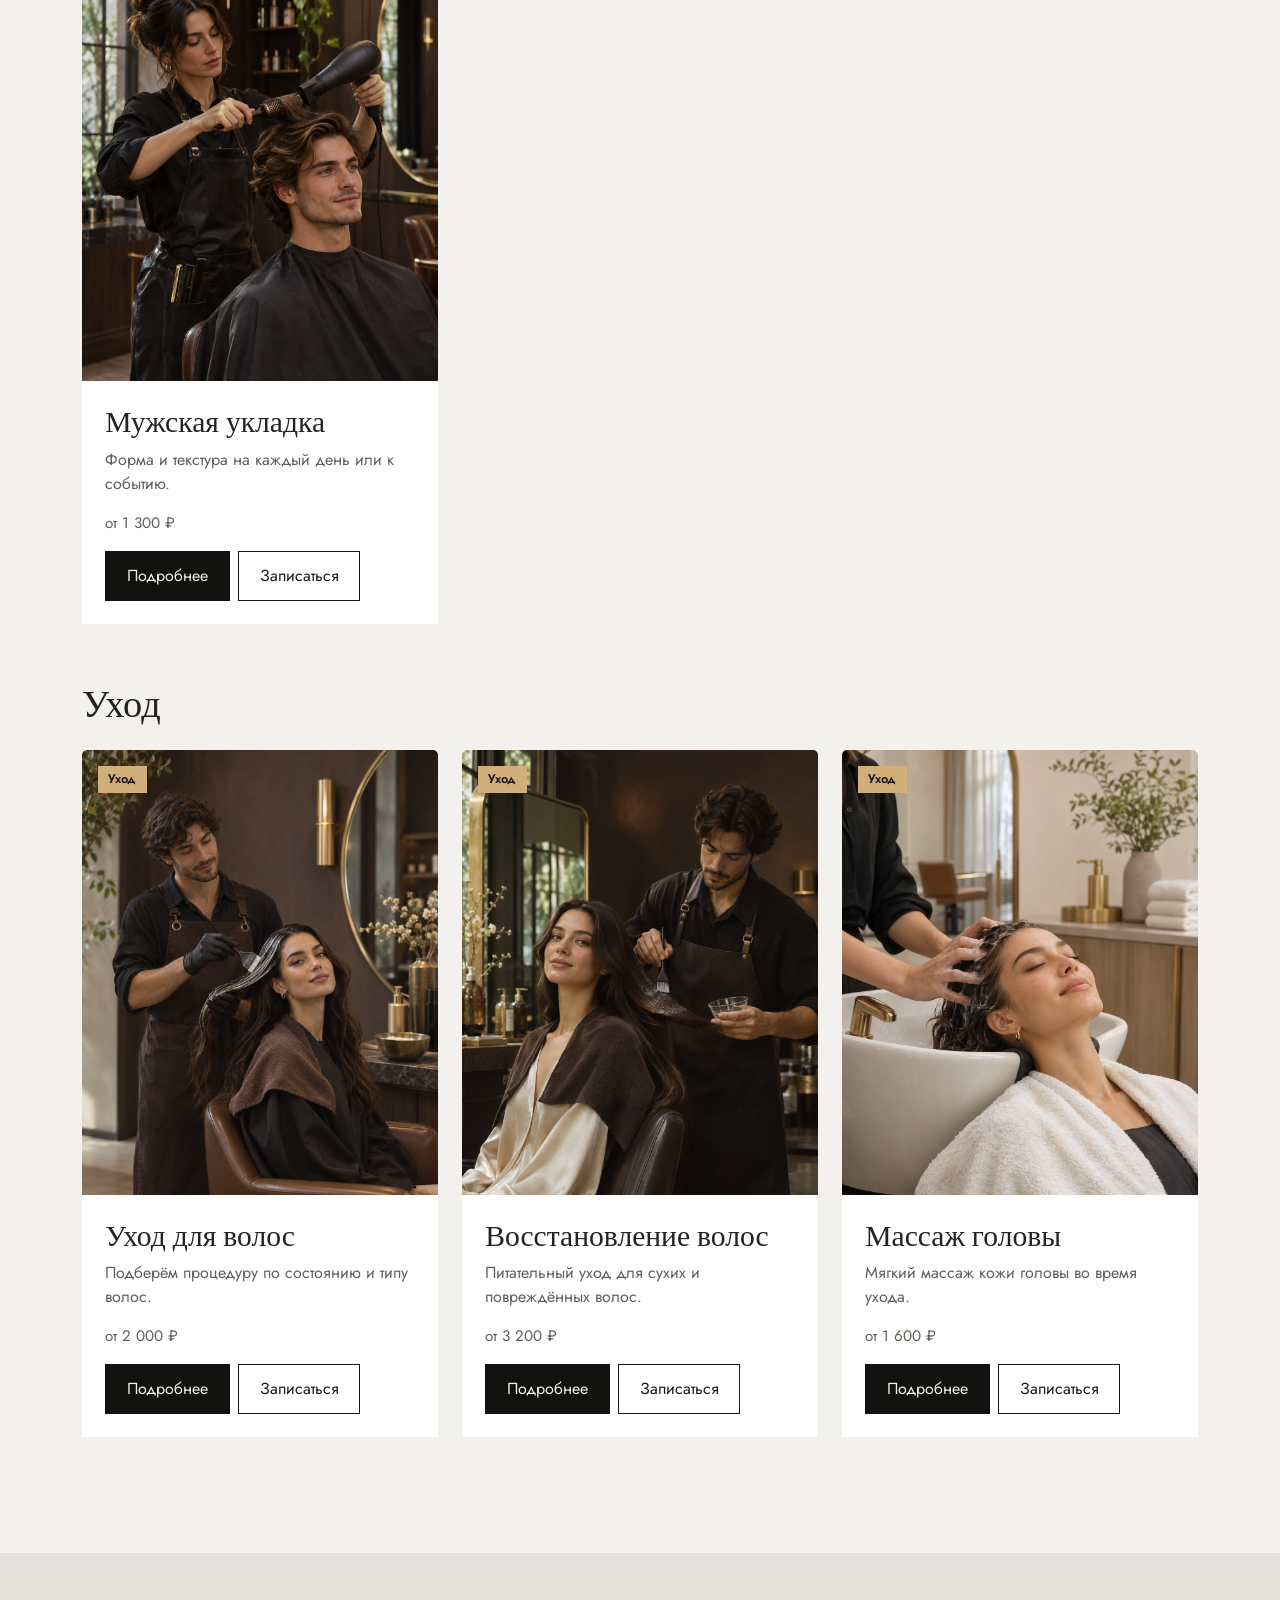
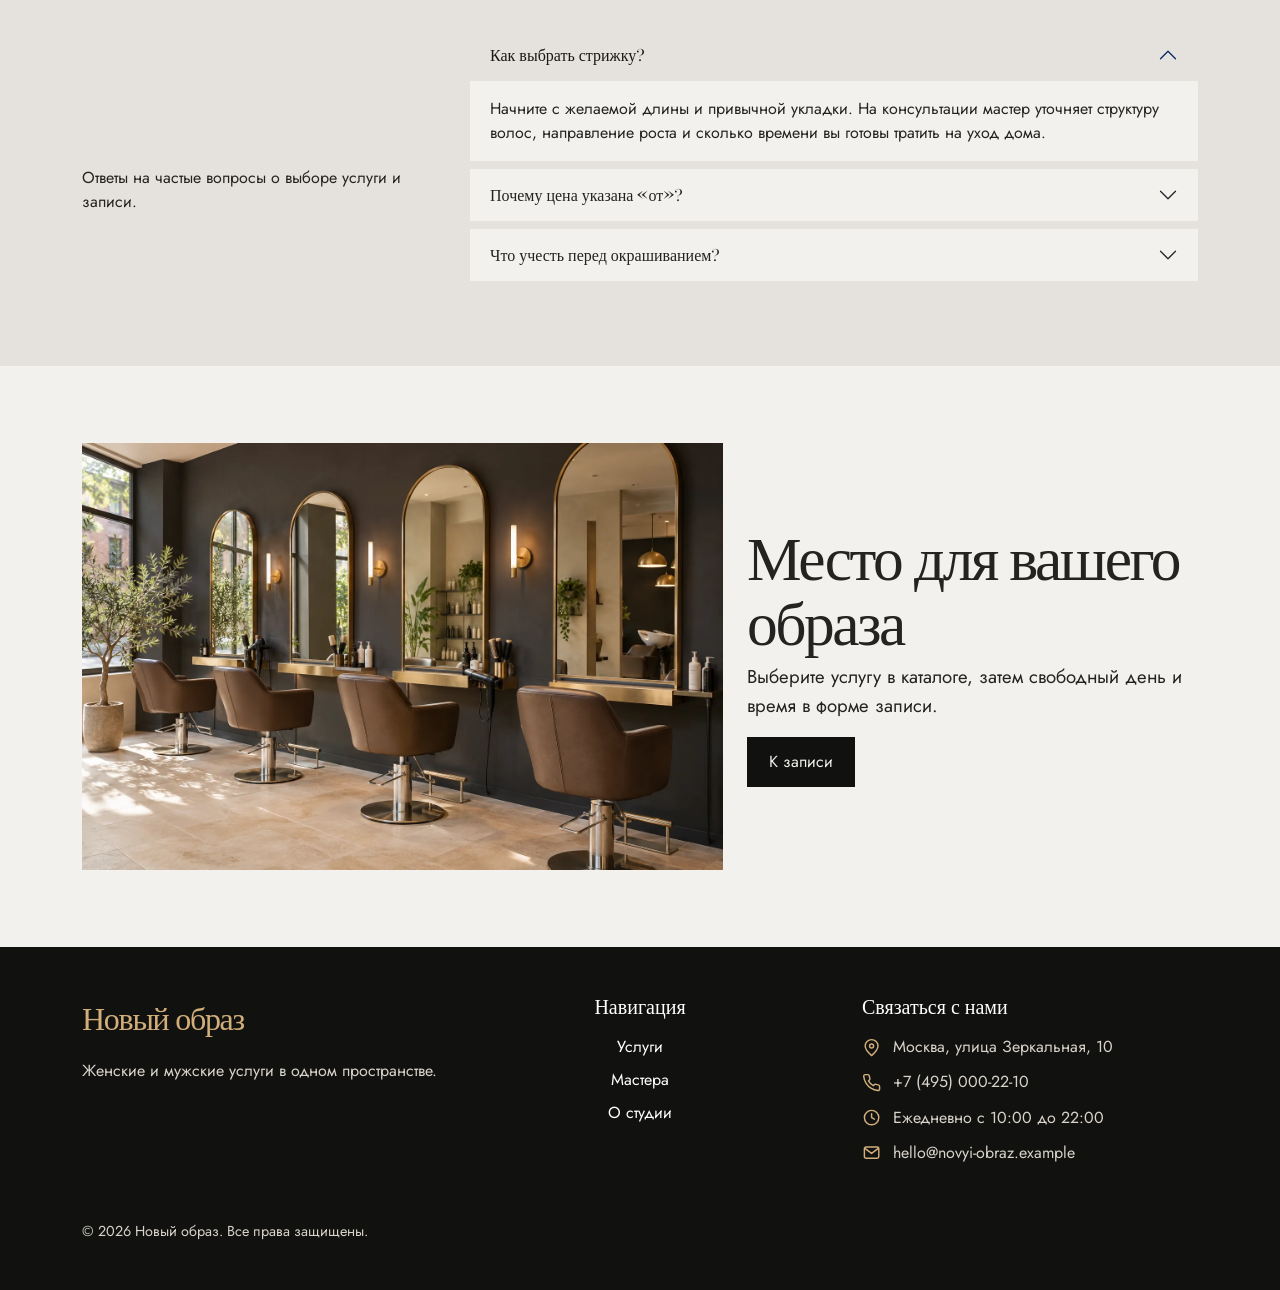
==== commit 4c36b4a5: "feat: add shop and improve salon experience" ====
--- a/catalog.html
+++ b/catalog.html
@@ -9,7 +9,7 @@
   <link rel="preconnect" href="https://fonts.gstatic.com" crossorigin>
   <link href="https://fonts.googleapis.com/css2?family=Bodoni+Moda:wght@500;600&family=Jost:wght@400;500;600&display=swap" rel="stylesheet">
   <link href="https://cdn.jsdelivr.net/npm/bootstrap@5.3.3/dist/css/bootstrap.min.css" rel="stylesheet">
-  <link rel="stylesheet" href="css/custom.css?v=footer-layout-4">
+  <link rel="stylesheet" href="css/custom.css?v=toast-bottom-10">
 </head>
 <body id="top">
   <a class="skip-link" href="#main">Перейти к содержимому</a>
@@ -23,6 +23,7 @@
             <li class="nav-item"><a class="nav-link" href="index.html">Главная</a></li>
             <li class="nav-item"><a class="nav-link" href="masters.html">Мастера</a></li>
             <li class="nav-item"><a class="nav-link active" aria-current="page" href="catalog.html">Услуги</a></li>
+            <li class="nav-item"><a class="nav-link" href="shop.html">Магазин</a></li>
             <li class="nav-item"><a class="nav-link" href="contacts.html">О студии</a></li>
             <li class="nav-item"><a class="nav-link" href="contacts.html#location-title">Контакты</a></li>
           </ul>
@@ -247,6 +248,6 @@
     </div>
   </div>
   <script src="https://cdn.jsdelivr.net/npm/bootstrap@5.3.3/dist/js/bootstrap.bundle.min.js"></script>
-  <script src="js/main.js?v=nav-order-2"></script>
+  <script src="js/main.js?v=toast-bottom-10"></script>
 </body>
 </html>
--- a/css/custom.css
+++ b/css/custom.css
@@ -101,6 +101,16 @@
 .price-list strong { font-weight: 500; white-space: nowrap; }
 .gallery-photo { display: block; width: 100%; height: auto; }
 .gallery-photo:hover { transform: scale(1.015); }
+.gallery-button { display: block; width: 100%; padding: 0; overflow: hidden; background: transparent; border: 0; cursor: zoom-in; }
+.gallery-button:focus-visible { outline-offset: 5px; }
+.salon-gallery .gallery-photo { aspect-ratio: 4 / 3; object-fit: cover; }
+.studio-interior-gallery { display: grid; grid-template-columns: minmax(0, 7fr) minmax(0, 5fr); grid-template-rows: repeat(2, minmax(0, 1fr)); gap: 1rem; }
+.studio-interior-gallery__main { grid-row: 1 / 3; }
+.studio-interior-gallery .gallery-button { min-height: 0; }
+.studio-interior-gallery .gallery-photo { height: 100%; aspect-ratio: auto; object-fit: cover; }
+.gallery-modal .modal-body { padding: 0; color: var(--salon-paper); background: var(--salon-deep); }
+.gallery-modal [data-gallery-image] { display: block; width: 100%; max-height: 68vh; object-fit: contain; }
+.gallery-caption { padding: 1rem 1.25rem; color: #d9d3ca; }
 .mini-gallery img { display: block; width: 100%; height: auto; }
 .mini-gallery figcaption { padding-top: .8rem; color: var(--salon-muted); }
 .mini-gallery a { color: var(--salon-ink); text-decoration: none; }
@@ -138,6 +148,7 @@
 .form-check-input { border-color: #75695d; }
 .form-check-input:checked { background-color: var(--salon-ink); border-color: var(--salon-ink); }
 .alert { border-radius: 0; }
+.alert-success { --bs-alert-color: var(--salon-deep); --bs-alert-bg: #efe3d2; --bs-alert-border-color: var(--salon-gold); }
 .alert-info { --bs-alert-color: var(--salon-ink); --bs-alert-bg: var(--salon-soft); --bs-alert-border-color: transparent; border-left: 3px solid var(--salon-gold); }
 .accordion { --bs-accordion-btn-focus-box-shadow: none; --bs-accordion-border-width: 0; } /* taste-skill-ignore */
 .accordion-item, .accordion-button { border-radius: 0 !important; background: var(--salon-paper); }
@@ -160,6 +171,31 @@
 .review-control { position: static; width: 48px; height: 48px; flex: none; color: var(--salon-deep); background: var(--salon-gold); opacity: 1; }
 .review-control:hover, .review-control:focus-visible { color: var(--salon-deep); background: #ebc893; opacity: 1; }
 .review-control svg { width: 22px; height: 22px; stroke: currentColor; stroke-width: 2; fill: none; stroke-linecap: round; stroke-linejoin: round; }
+
+.shop-section { background: var(--salon-soft); }
+.shop-cart { display: inline-block; padding: .7rem 1rem; color: var(--salon-paper); background: var(--salon-deep); }
+.product-card { display: flex; height: 100%; flex-direction: column; background: #fff; }
+.product-card > img { display: block; width: 100%; aspect-ratio: 4 / 5; object-fit: cover; }
+.product-card__body { display: flex; flex: 1; flex-direction: column; padding: 1.5rem; }
+.product-card__type { margin-bottom: .5rem; color: var(--salon-gold-dark); font-size: .82rem; font-weight: 600; text-transform: uppercase; letter-spacing: .08em; }
+.product-card h3 { font-size: 1.8rem; }
+.product-card__body > p:not(.product-card__type) { color: var(--salon-muted); }
+.product-card__footer { display: flex; flex-wrap: wrap; align-items: center; justify-content: space-between; gap: 1rem; margin-top: auto; padding-top: 1rem; }
+.product-card__footer strong { font-size: 1.15rem; white-space: nowrap; }
+.shop-product-visual { width: 100%; aspect-ratio: 3 / 5; overflow: hidden; background: #d8c2a7; }
+.shop-product-visual img { display: block; width: auto; max-width: none; height: 100%; }
+.shop-product-visual--1 img { transform: translateX(0); }
+.shop-product-visual--2 img { transform: translateX(-20%); }
+.shop-product-visual--3 img { transform: translateX(-40%); }
+.shop-product-visual--4 img { transform: translateX(-60%); }
+.shop-product-visual--5 img { transform: translateX(-80%); }
+.shop-page-grid .product-card__body { min-height: 285px; }
+
+#site-toast-region { z-index: 1090; width: min(680px, calc(100vw - 1rem)); }
+.site-toast { width: 100%; max-width: none; color: var(--salon-paper); background: var(--salon-deep); border: 0; border-radius: 0; box-shadow: 0 18px 50px rgba(17, 18, 16, .3); opacity: 0; transform: translateY(2rem); transition: opacity 220ms ease, transform 320ms cubic-bezier(.22, 1, .36, 1); }
+.site-toast.showing, .site-toast.show { opacity: 1; transform: translateY(0); }
+.site-toast .toast-header { min-height: 64px; padding: 1rem 1.4rem; color: var(--salon-deep); background: var(--salon-gold); border: 0; border-radius: 0; font-size: 1.1rem; }
+.site-toast .toast-body { padding: 1.4rem; font-size: clamp(1.05rem, 2vw, 1.25rem); line-height: 1.5; }
 
 .site-footer { color: #fff; background: var(--salon-deep); }
 .site-footer .row > .col-sm-6, .site-footer .row > .col-lg-3 { text-align: center; }
@@ -190,6 +226,22 @@
 .scroll-top:hover { color: #f2cb92; transform: translateY(-2px); }
 .scroll-top svg { width: 30px; height: 34px; stroke: currentColor; stroke-width: 2.5; fill: none; stroke-linecap: round; stroke-linejoin: round; }
 
+.chat-launcher { position: fixed; left: 1.25rem; bottom: 1.25rem; z-index: 1045; display: inline-flex; min-height: 52px; align-items: center; gap: .55rem; padding: .75rem 1rem; color: var(--salon-deep); background: var(--salon-gold); border: 0; font-weight: 600; }
+.chat-launcher:hover { background: #ebc893; }
+.chat-launcher svg { width: 1.4rem; height: 1.4rem; fill: none; stroke: currentColor; stroke-width: 1.8; stroke-linecap: round; stroke-linejoin: round; }
+.chat-panel { position: fixed; left: 1.25rem; bottom: 5.75rem; z-index: 1044; width: min(380px, calc(100vw - 2rem)); overflow: hidden; background: #fff; box-shadow: 0 20px 60px rgba(17, 18, 16, .3); }
+.chat-panel__header { display: flex; align-items: center; justify-content: space-between; gap: 1rem; padding: 1rem 1.1rem; color: var(--salon-paper); background: var(--salon-deep); }
+.chat-panel__header div { display: flex; flex-direction: column; }
+.chat-panel__header span { color: #d9d3ca; font-size: .82rem; }
+.chat-close { display: grid; width: 40px; height: 40px; place-items: center; padding: 0; color: var(--salon-paper); background: transparent; border: 1px solid #6f6d67; }
+.chat-close svg { width: 1.15rem; height: 1.15rem; fill: none; stroke: currentColor; stroke-width: 2; stroke-linecap: round; }
+.chat-log { display: flex; max-height: 320px; min-height: 220px; flex-direction: column; gap: .7rem; overflow-y: auto; padding: 1rem; background: var(--salon-soft); }
+.chat-message { max-width: 86%; margin: 0; padding: .75rem .9rem; line-height: 1.45; }
+.chat-message--bot { align-self: flex-start; background: #fff; }
+.chat-message--user { align-self: flex-end; color: var(--salon-paper); background: var(--salon-deep); }
+.chat-form { display: grid; grid-template-columns: 1fr auto; gap: .6rem; padding: .8rem; background: #fff; }
+.chat-form .btn { padding-inline: 1rem; }
+
 .js-motion .reveal { opacity: 0; transform: translateY(22px); transition: opacity .65s ease, transform .65s ease; }
 .js-motion .reveal[data-visible] { opacity: 1; transform: translateY(0); }
 @keyframes title-enter { from { opacity: .3; transform: translateY(24px) scale(.96); } to { opacity: 1; transform: translateY(0) scale(1); } }
@@ -201,6 +253,9 @@
   .hero-copy { padding-bottom: 5rem; }
   .hero-photo { height: 460px; min-height: 0; }
   .hero-bottom { bottom: 1.4rem; }
+  .studio-interior-gallery { grid-template-columns: 1fr 1fr; grid-template-rows: auto auto; }
+  .studio-interior-gallery__main { grid-column: 1 / 3; grid-row: auto; }
+  .studio-interior-gallery .gallery-photo { aspect-ratio: 4 / 3; }
 }
 @media (max-width: 575.98px) {
   .hero-title { font-size: clamp(4.2rem, 19vw, 7rem); }
@@ -210,6 +265,11 @@
   .salon-story-photo { min-height: 310px; }
   .map-frame { height: 330px; }
   .scroll-top { right: 1rem; bottom: 1rem; }
+  .chat-launcher { left: 1rem; bottom: 1rem; }
+  .chat-panel { left: 1rem; bottom: 5.25rem; }
+  .chat-form { grid-template-columns: 1fr; }
+  .studio-interior-gallery { display: block; }
+  .studio-interior-gallery .gallery-button + .gallery-button { margin-top: .75rem; }
 }
 @media (prefers-reduced-motion: reduce) {
   html { scroll-behavior: auto; }
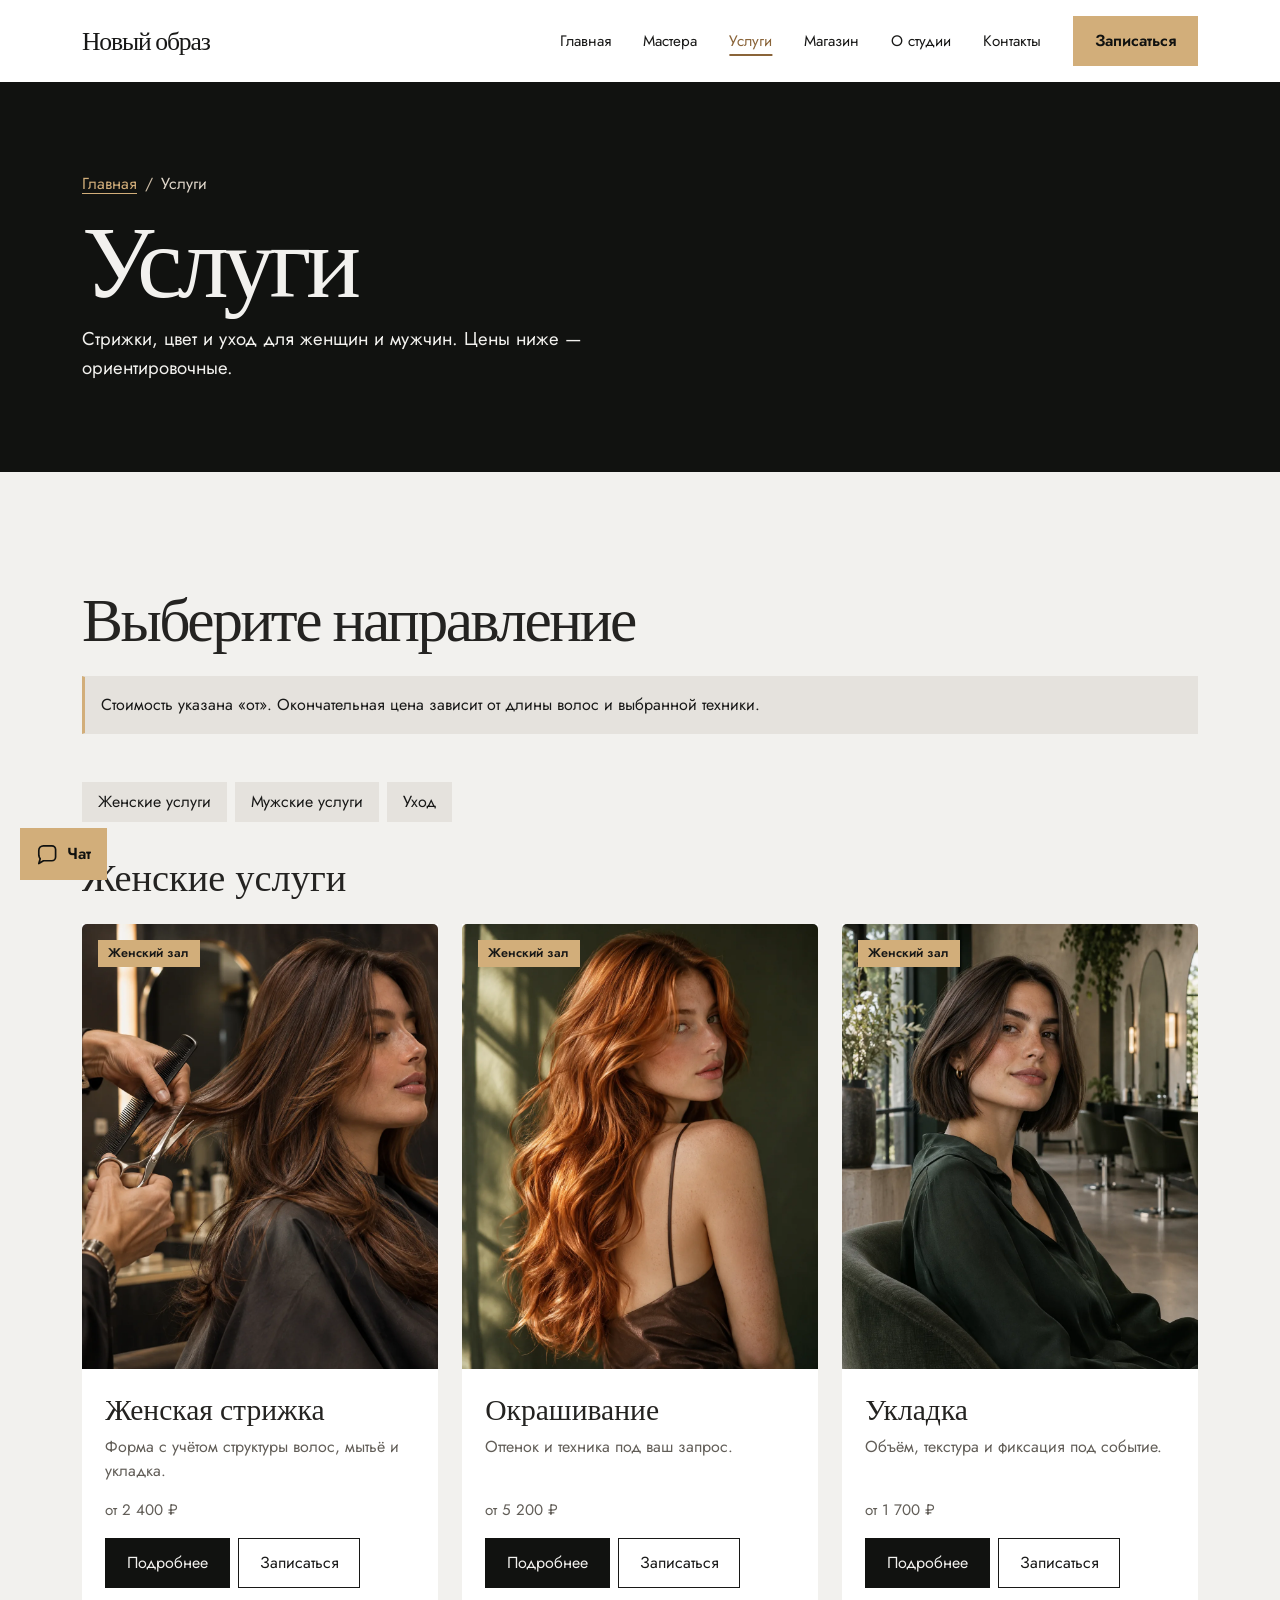
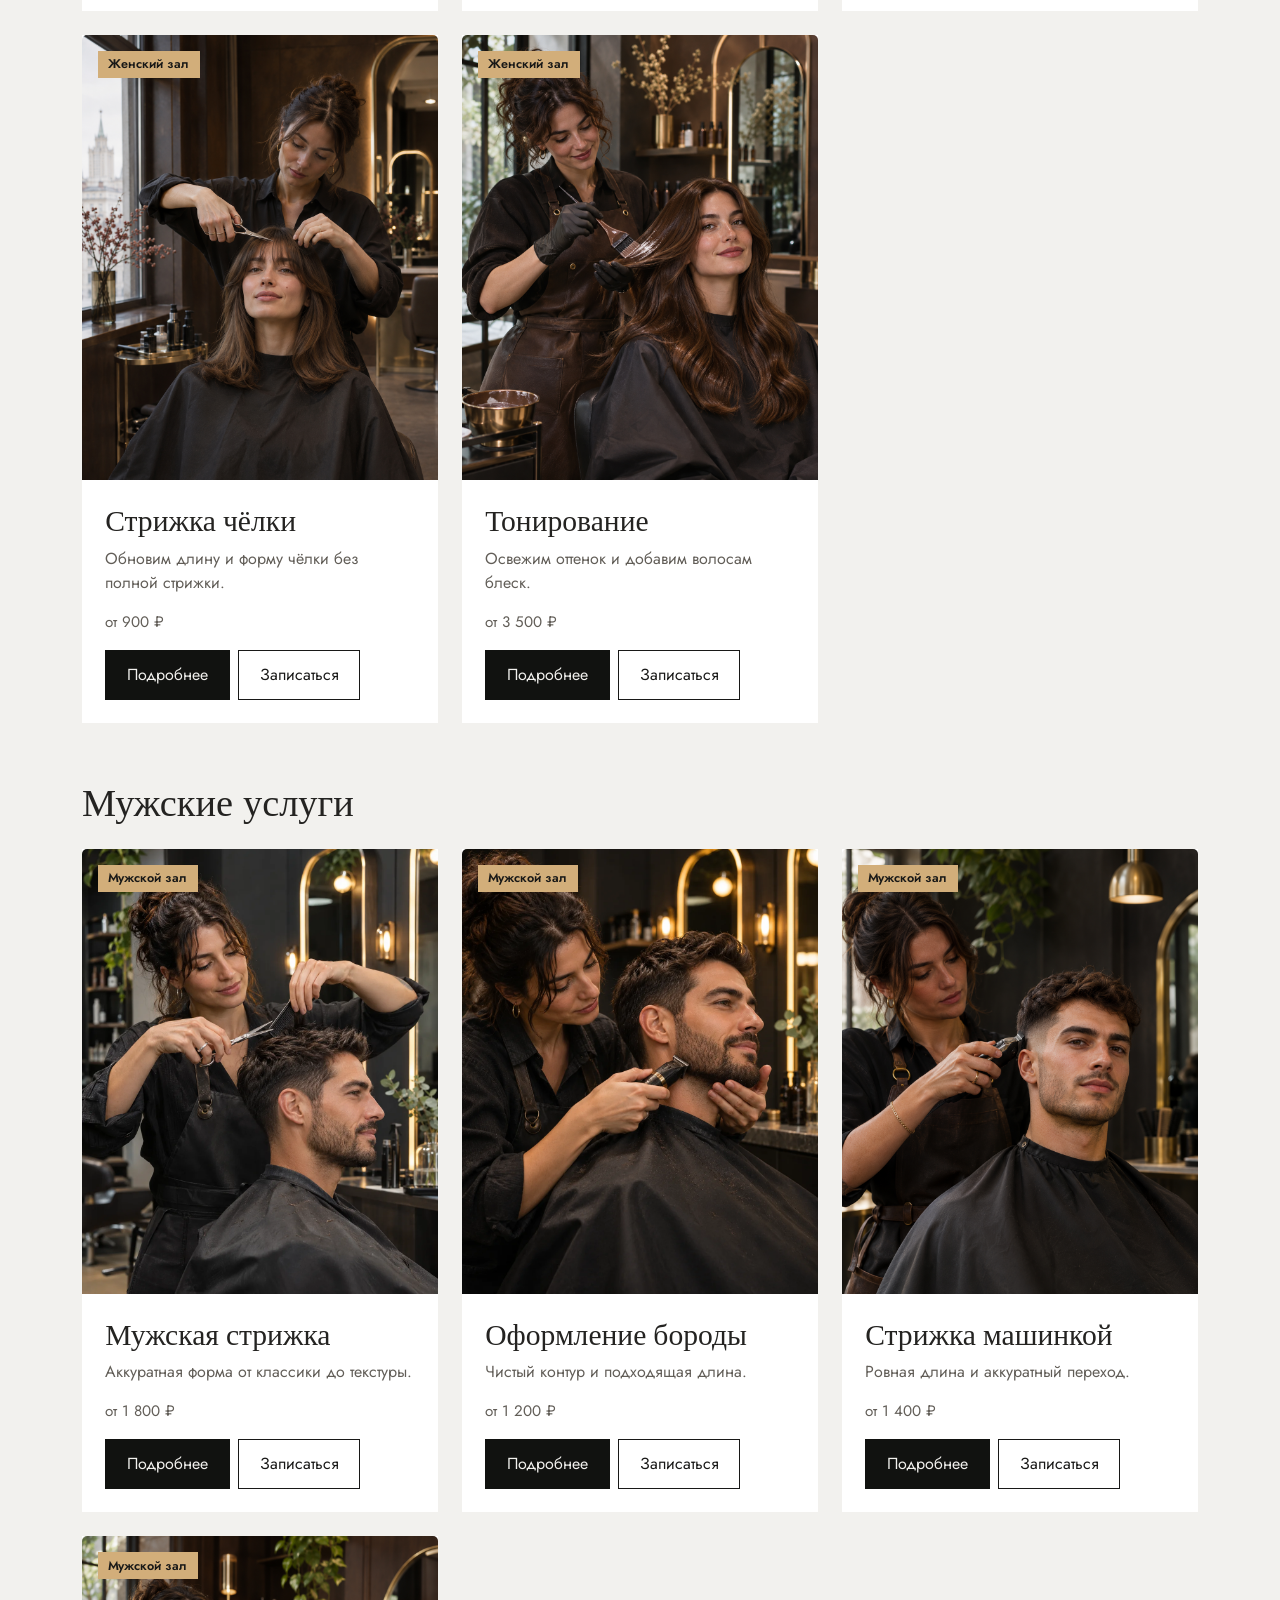
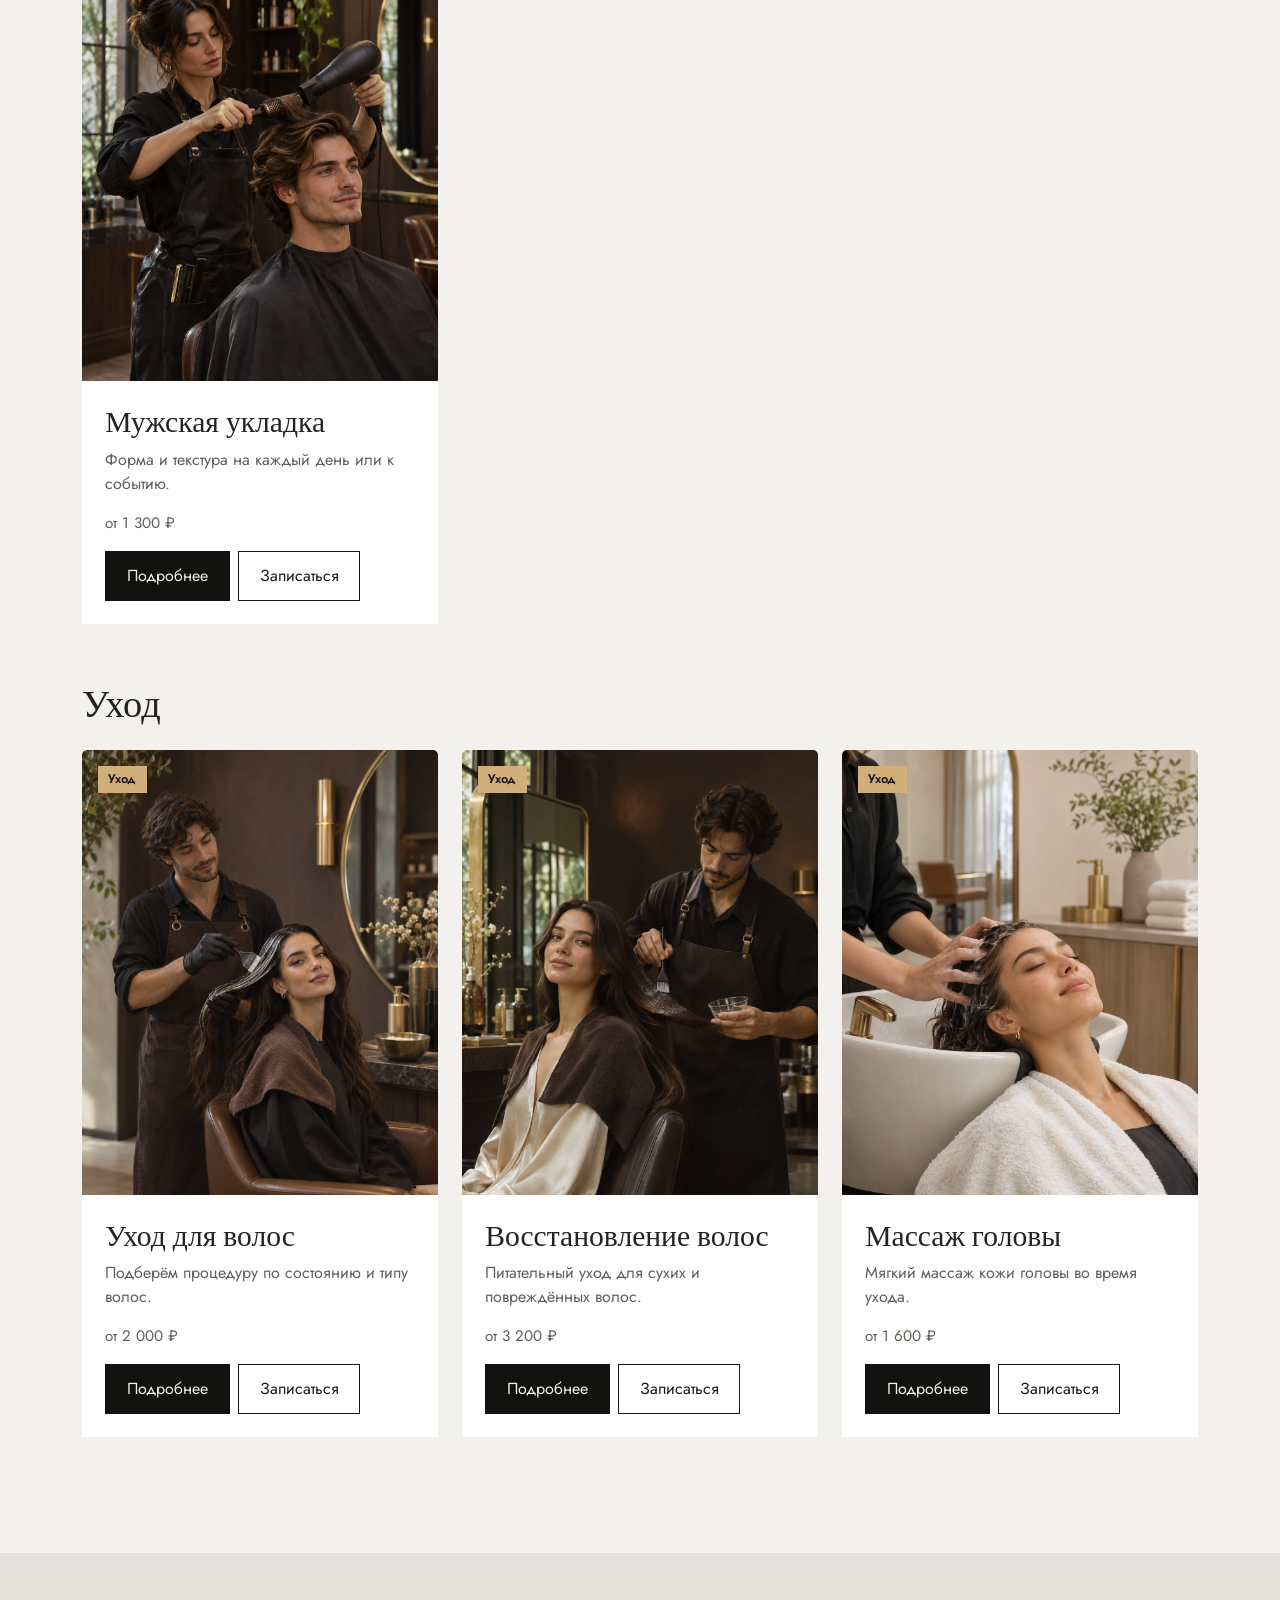
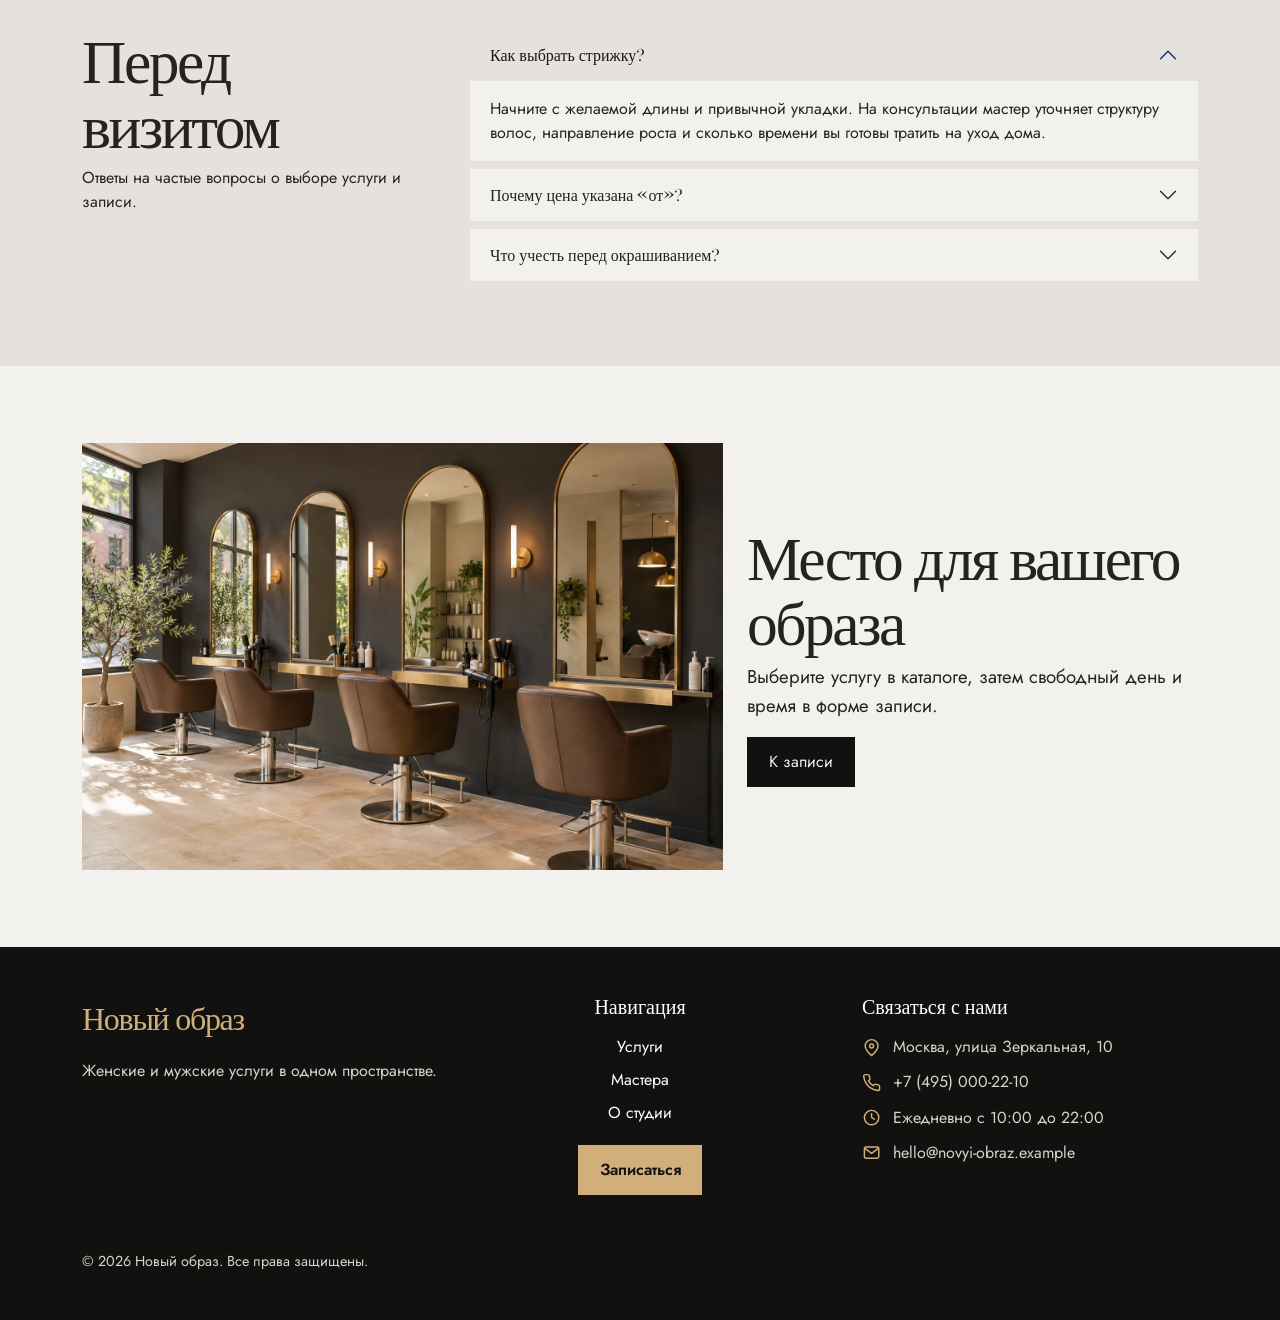
==== commit ccb2f7f0: "feat: refine salon pages and contact experience" ====
--- a/catalog.html
+++ b/catalog.html
@@ -9,7 +9,7 @@
   <link rel="preconnect" href="https://fonts.gstatic.com" crossorigin>
   <link href="https://fonts.googleapis.com/css2?family=Bodoni+Moda:wght@500;600&family=Jost:wght@400;500;600&display=swap" rel="stylesheet">
   <link href="https://cdn.jsdelivr.net/npm/bootstrap@5.3.3/dist/css/bootstrap.min.css" rel="stylesheet">
-  <link rel="stylesheet" href="css/custom.css?v=toast-bottom-10">
+  <link rel="stylesheet" href="css/custom.css?v=separate-contacts-11">
 </head>
 <body id="top">
   <a class="skip-link" href="#main">Перейти к содержимому</a>
@@ -24,8 +24,8 @@
             <li class="nav-item"><a class="nav-link" href="masters.html">Мастера</a></li>
             <li class="nav-item"><a class="nav-link active" aria-current="page" href="catalog.html">Услуги</a></li>
             <li class="nav-item"><a class="nav-link" href="shop.html">Магазин</a></li>
-            <li class="nav-item"><a class="nav-link" href="contacts.html">О студии</a></li>
-            <li class="nav-item"><a class="nav-link" href="contacts.html#location-title">Контакты</a></li>
+            <li class="nav-item"><a class="nav-link" href="about.html">О студии</a></li>
+            <li class="nav-item"><a class="nav-link" href="contacts.html?refresh=12">Контакты</a></li>
           </ul>
           <a class="btn btn-salon" href="order.html">Записаться</a>
         </div>
@@ -223,8 +223,9 @@
           <ul class="list-unstyled footer-links mb-0">
             <li><a href="catalog.html">Услуги</a></li>
             <li><a href="masters.html">Мастера</a></li>
-            <li><a href="contacts.html">О студии</a></li>
+            <li><a href="about.html">О студии</a></li>
           </ul>
+          <a class="btn btn-salon footer-action" href="order.html">Записаться</a>
         </div>
         <div class="col-12 col-md-4 footer-contact">
           <h2 class="h5 mb-3">Связаться с нами</h2>
@@ -248,6 +249,6 @@
     </div>
   </div>
   <script src="https://cdn.jsdelivr.net/npm/bootstrap@5.3.3/dist/js/bootstrap.bundle.min.js"></script>
-  <script src="js/main.js?v=toast-bottom-10"></script>
+  <script src="js/main.js?v=separate-contacts-12"></script>
 </body>
 </html>
--- a/css/custom.css
+++ b/css/custom.css
@@ -122,6 +122,27 @@
 .studio-contacts p { display: flex; flex-direction: column; gap: .15rem; margin-bottom: 1rem; }
 .studio-contacts span { color: var(--salon-muted); font-size: .9rem; }
 .studio-contacts strong { color: var(--salon-ink); font-size: 1.1rem; font-weight: 500; overflow-wrap: anywhere; }
+.studio-contacts strong a { color: inherit; text-decoration-color: var(--salon-gold-dark); text-underline-offset: .2em; }
+.studio-contacts strong a:hover { color: var(--salon-gold-dark); }
+.contact-overview { border-top: 1px solid #c9c1b7; }
+.contact-fact { height: 100%; padding-top: 1rem; border-top: 2px solid var(--salon-ink); }
+.contact-fact__label { margin-bottom: 2rem; color: var(--salon-gold-dark); font-size: .78rem; font-weight: 600; letter-spacing: .08em; text-transform: uppercase; }
+.contact-fact h3 { margin-bottom: 1rem; font-size: clamp(1.65rem, 2.3vw, 2.15rem); }
+.contact-fact > p:last-child { margin-bottom: 0; color: var(--salon-muted); line-height: 1.7; }
+.visit-info { background: var(--salon-soft); }
+.contact-kicker { color: var(--salon-gold-dark); font-size: .82rem; font-weight: 600; letter-spacing: .16em; text-transform: uppercase; }
+.contact-guide { height: 100%; padding-top: 1.5rem; border-top: 2px solid var(--salon-ink); text-align: center; }
+.contact-guide__icon { display: block; box-sizing: border-box; width: 92px; height: 92px; margin: 0 auto 1.75rem; padding: 15px; background: transparent; fill: none; stroke: var(--salon-gold-dark); stroke-width: 1.8; stroke-linecap: round; stroke-linejoin: round; }
+.contact-guide h3, .contact-note h3 { font-size: clamp(1.7rem, 2.5vw, 2.25rem); }
+.contact-guide p { max-width: 38ch; margin: 0 auto; color: var(--salon-muted); line-height: 1.7; }
+.contact-note { padding: clamp(1.5rem, 3vw, 2.5rem); background: var(--salon-paper); }
+.contact-note p { max-width: 62ch; color: var(--salon-muted); line-height: 1.7; }
+.contact-text-link { color: var(--salon-ink); font-weight: 600; }
+.contact-text-link:hover { color: var(--salon-gold-dark); }
+.contact-faq { --bs-accordion-bg: transparent; --bs-accordion-border-color: #bdb5aa; --bs-accordion-btn-focus-box-shadow: 0 0 0 .25rem rgba(138, 100, 57, .18); --bs-accordion-active-bg: transparent; --bs-accordion-active-color: var(--salon-ink); }
+.contact-faq .accordion-button { padding: 1.5rem 0; color: var(--salon-ink); font-family: "Bodoni Moda", Georgia, serif; font-size: clamp(1.25rem, 2vw, 1.65rem); }
+.contact-faq .accordion-button::after { margin-left: 1.5rem; }
+.contact-faq .accordion-body { max-width: 66ch; padding: 0 3rem 1.5rem 0; color: var(--salon-muted); line-height: 1.7; }
 .demo-note { font-size: .91rem; color: var(--salon-muted); }
 .contact-section .demo-note { color: #d4cabd; }
 .contact-section .demo-note a { color: #f1d2a2; }
